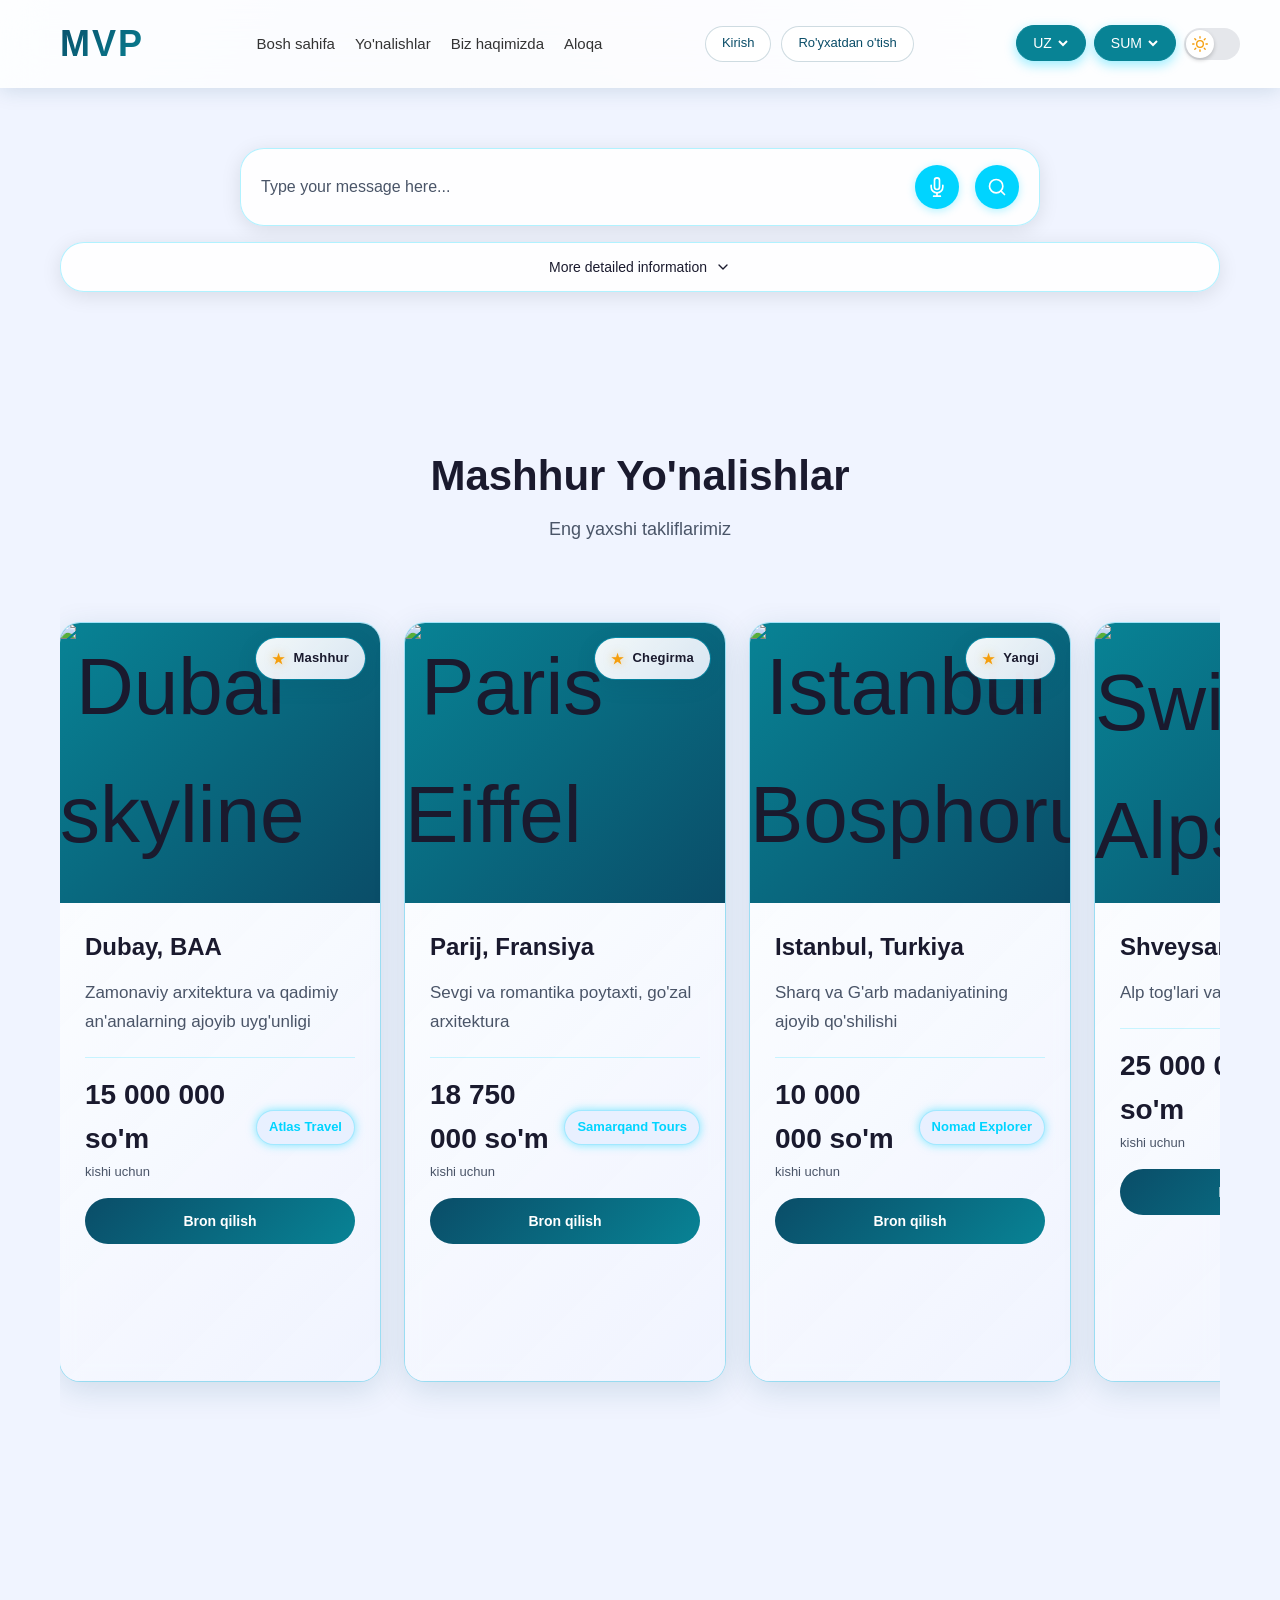
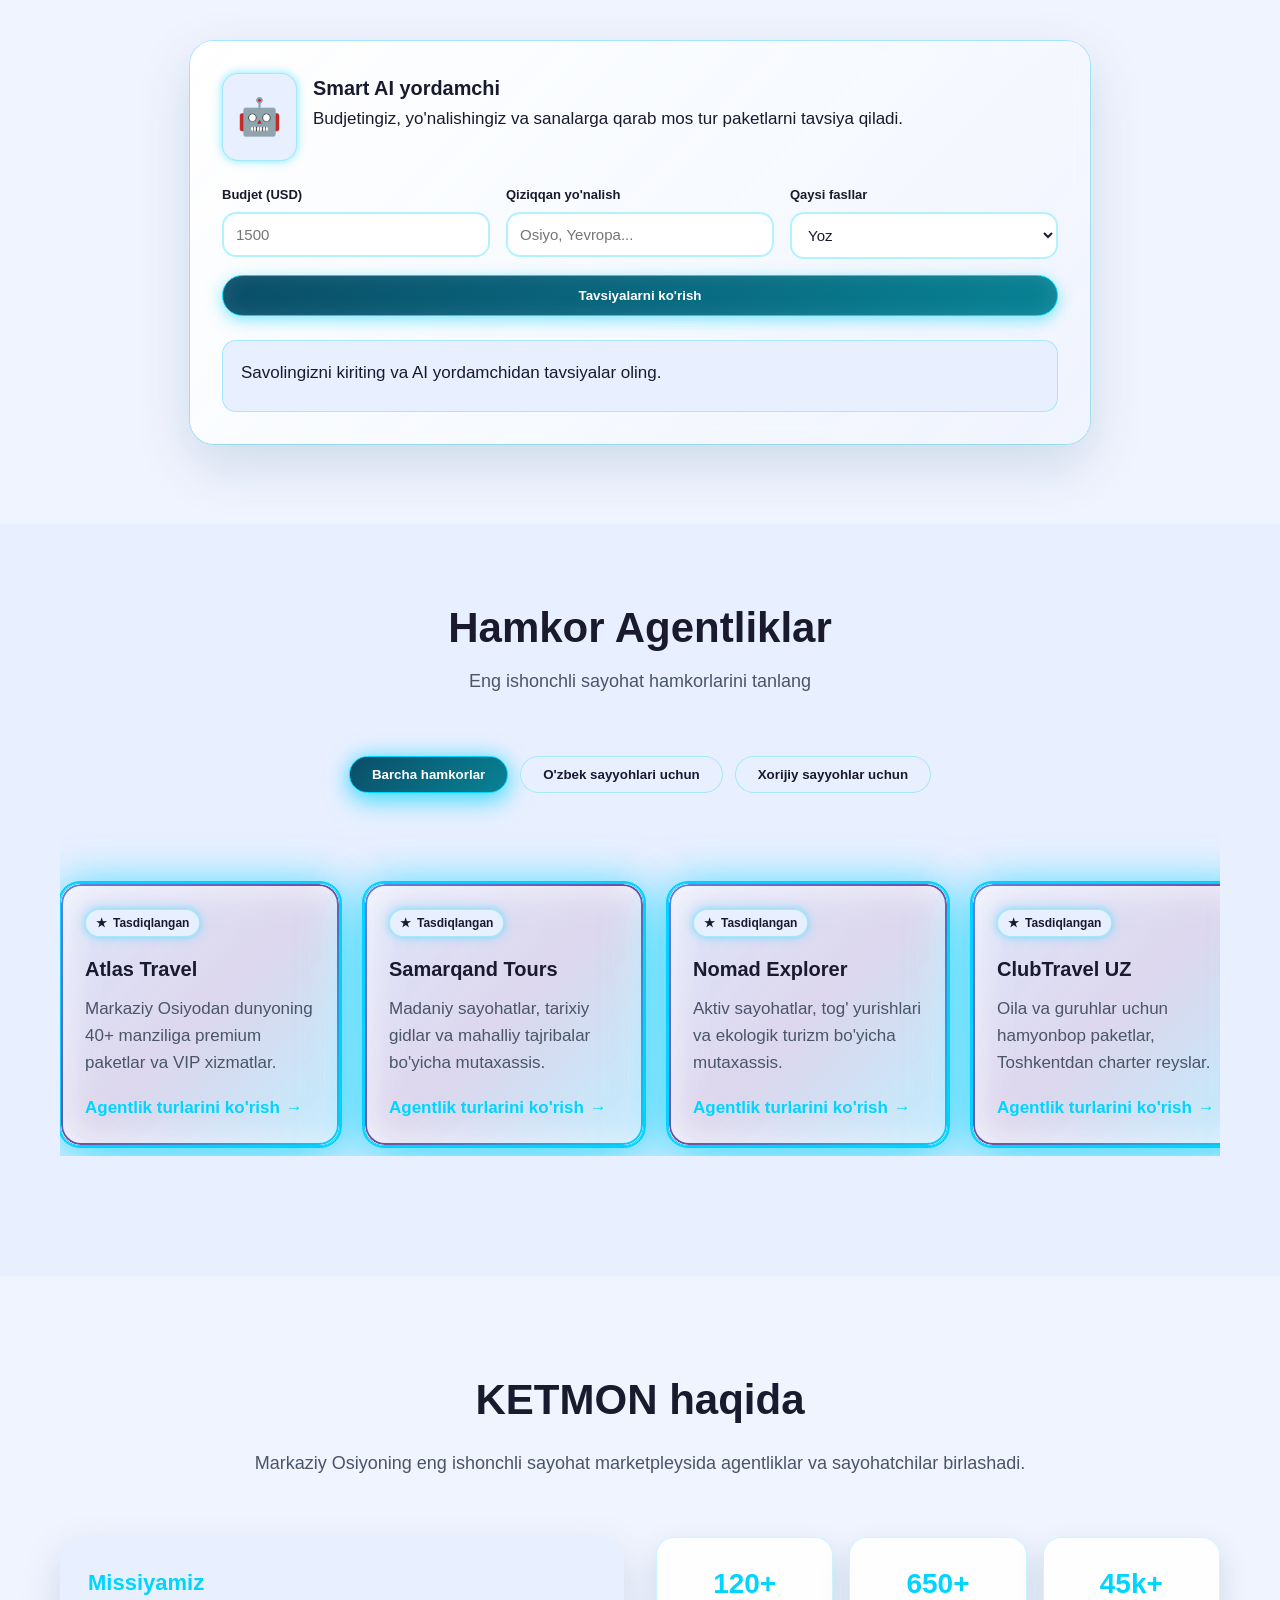
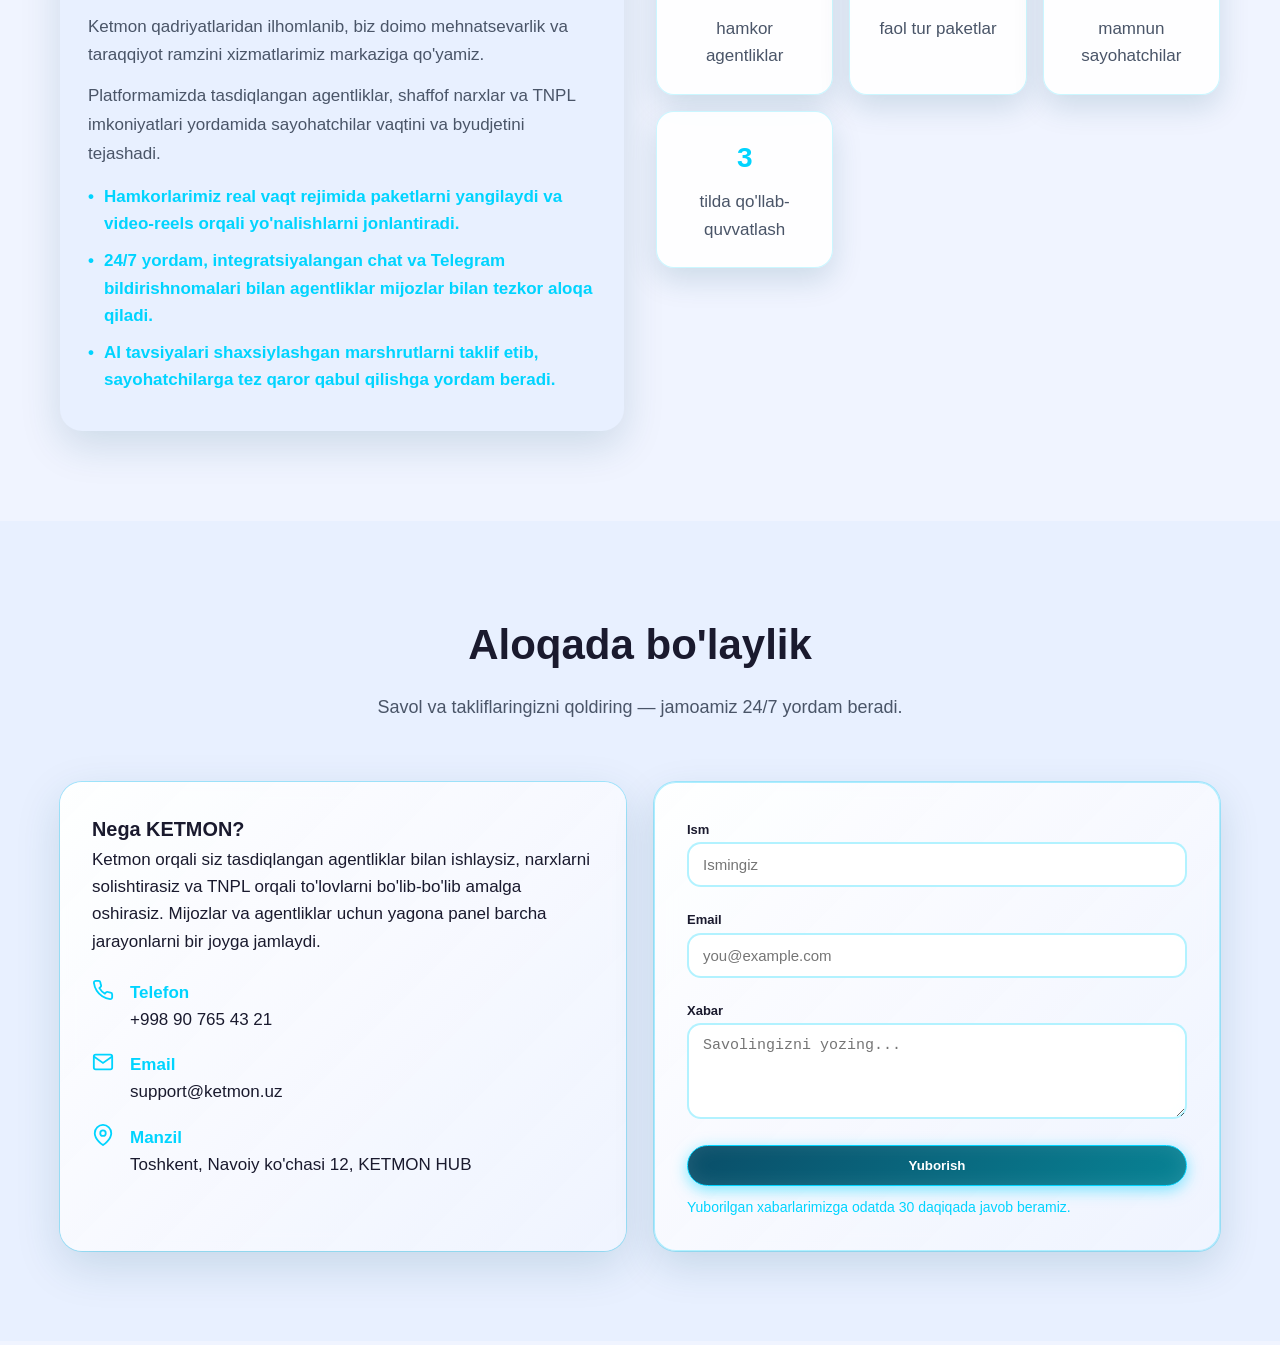
==== index.html @ f6d772d0 "First change" ====
<!DOCTYPE html>
<html lang="uz">
<head>
    <meta charset="UTF-8">
    <meta name="viewport" content="width=device-width, initial-scale=1.0, maximum-scale=5.0, user-scalable=yes, viewport-fit=cover">
    <meta name="description" content="Dunyo bo'ylab unutilmas sayohatlar - Compare tours, discover destinations, and book smarter">
    <meta name="theme-color" content="#0a4d68">
    <meta name="apple-mobile-web-app-capable" content="yes">
    <meta name="apple-mobile-web-app-status-bar-style" content="black-translucent">
    <meta name="apple-mobile-web-app-title" content="MVP">
    <meta name="mobile-web-app-capable" content="yes">
    
    <!-- Google tag (gtag.js) -->
    <script async src="https://www.googletagmanager.com/gtag/js?id=G-1N1Z1SPFSY"></script>
    <script>
        window.dataLayer = window.dataLayer || [];
        function gtag(){dataLayer.push(arguments);}
        gtag('js', new Date());
        gtag('config', 'G-1N1Z1SPFSY');
    </script>
    
    <!-- Google Identity Services -->
    <script src="https://accounts.google.com/gsi/client" async defer></script>
    
    <!-- Facebook SDK -->
    <script>
        window.fbAsyncInit = function() {
            FB.init({
                appId: 'YOUR_FACEBOOK_APP_ID', // Replace with your Facebook App ID
                cookie: true,
                xfbml: true,
                version: 'v18.0'
            });
        };
    </script>
    <script async defer crossorigin="anonymous" src="https://connect.facebook.net/en_US/sdk.js"></script>
    
    <!-- PWA Manifest -->
    <!-- Note: If your server root is ketmon_mvp, change this to "manifest.json" -->
    <!-- If your server root is the parent directory, keep this as "/manifest.json" -->
    <link rel="manifest" href="/manifest.json">
    
    <!-- Icons for different devices -->
    <link rel="icon" type="image/png" sizes="192x192" href="icon-192.png">
    <link rel="icon" type="image/png" sizes="512x512" href="icon-512.png">
    <link rel="apple-touch-icon" href="icon-192.png">
    
    <title>MVP</title>
    <link rel="stylesheet" href="styles.css">
</head>
<body>
    <!-- Navigation Section -->
    <section class="navigation-section">
        <div class="container">
            <div class="nav-content">
                <a href="#" class="logo">MVP</a>
                <!-- Hamburger Menu Button (Mobile Only) -->
                <button id="hamburgerBtn" class="hamburger-btn" aria-label="Toggle menu" onclick="toggleMobileMenu(event)">
                    <span></span>
                    <span></span>
                    <span></span>
                </button>
                <nav class="desktop-nav">
                    <ul>
                        <li><a href="#home" data-text="nav_home">Bosh sahifa</a></li>
                        <li><a href="#destinations" data-text="nav_destinations">Yo'nalishlar</a></li>
                        <li><a href="#about" data-text="nav_about">Biz haqimizda</a></li>
                        <li><a href="#contact" data-text="nav_contact">Aloqa</a></li>
                    </ul>
                </nav>
                <div class="header-actions">
                    <a id="topBarLoginBtn" href="#login" class="header-action-btn" data-text="nav_login">Kirish</a>
                    <a id="topBarRegisterBtn" href="#register" class="header-action-btn" data-text="nav_register">Ro'yxatdan o'tish</a>
                    <a id="accountLink" href="profile.html" class="header-action-btn" style="display:none;">Profil</a>
                    <button id="logoutBtn" class="header-action-btn" style="display:none;" onclick="logout()">Chiqish</button>
                </div>
                <!-- User Account Button with Dropdown -->
                <div class="user-account-selector">
                    <button type="button" class="user-account-btn" id="userAccountBtn" onclick="toggleUserAccountDropdown(event)" aria-label="User account">
                        <svg width="20" height="20" viewBox="0 0 24 24" fill="none" stroke="currentColor" stroke-width="2">
                            <path d="M20 21v-2a4 4 0 0 0-4-4H8a4 4 0 0 0-4 4v2"></path>
                            <circle cx="12" cy="7" r="4"></circle>
                        </svg>
                    </button>
                    <div class="user-account-dropdown" id="userAccountDropdown">
                        <a id="userAccountLoginBtn" href="#login" class="user-account-dropdown-item user-account-dropdown-item-primary" data-text="nav_login" onclick="closeUserAccountDropdown(); return false;">Kirish</a>
                        <a id="userAccountRegisterBtn" href="#register" class="user-account-dropdown-item user-account-dropdown-item-secondary" data-text="nav_register" onclick="closeUserAccountDropdown(); return false;">Ro'yxatdan o'tish</a>
                        <a id="userAccountLink" href="profile.html" class="user-account-dropdown-item" style="display:none;" onclick="closeUserAccountDropdown()">Profil</a>
                        <button id="userAccountLogoutBtn" class="user-account-dropdown-item" style="display:none;" onclick="logout(); closeUserAccountDropdown();">Chiqish</button>
                    </div>
                </div>
                <div class="lang-currency-wrapper">
                    <div class="lang-selector">
                        <button type="button" class="lang-btn active" id="langDropdownBtn" onclick="toggleLangDropdown(event)">
                            <span id="langCurrent">UZ</span>
                            <svg width="12" height="12" viewBox="0 0 12 12" fill="none" stroke="currentColor" stroke-width="2" style="margin-left: 5px; transition: transform 0.3s;" id="langDropdownIcon">
                                <path d="M2 4l4 4 4-4"/>
                            </svg>
                        </button>
                        <div class="lang-dropdown" id="langDropdown">
                            <button type="button" class="lang-dropdown-item active" onclick="selectLang('uz', event)">UZ</button>
                            <button type="button" class="lang-dropdown-item" onclick="selectLang('ru', event)">RU</button>
                            <button type="button" class="lang-dropdown-item" onclick="selectLang('en', event)">EN</button>
                        </div>
                    </div>
                    <div class="currency-selector">
                        <button type="button" class="currency-btn active" id="currencyDropdownBtn" onclick="toggleCurrencyDropdown(event)">
                            <span id="currencyCurrent">SUM</span>
                            <svg width="12" height="12" viewBox="0 0 12 12" fill="none" stroke="currentColor" stroke-width="2" style="margin-left: 5px; transition: transform 0.3s;" id="currencyDropdownIcon">
                                <path d="M2 4l4 4 4-4"/>
                            </svg>
                        </button>
                        <div class="currency-dropdown" id="currencyDropdown">
                            <button type="button" class="currency-dropdown-item active" onclick="selectCurrency('sum', event)">SUM</button>
                            <button type="button" class="currency-dropdown-item" onclick="selectCurrency('usd', event)">USD</button>
                            <button type="button" class="currency-dropdown-item" onclick="selectCurrency('rub', event)">RUB</button>
                        </div>
                    </div>
                    <button class="theme-toggle-switch header-theme-toggle" id="topBarThemeToggle" aria-label="Toggle theme" title="Tema o'zgartirish">
                        <div class="theme-toggle-track">
                            <div class="theme-toggle-thumb">
                                <svg width="16" height="16" viewBox="0 0 24 24" fill="none" stroke="#f59e0b" stroke-width="2" stroke-linecap="round" stroke-linejoin="round">
                                    <circle cx="12" cy="12" r="5"></circle>
                                    <line x1="12" y1="1" x2="12" y2="3"></line>
                                    <line x1="12" y1="21" x2="12" y2="23"></line>
                                    <line x1="4.22" y1="4.22" x2="5.64" y2="5.64"></line>
                                    <line x1="18.36" y1="18.36" x2="19.78" y2="19.78"></line>
                                    <line x1="1" y1="12" x2="3" y2="12"></line>
                                    <line x1="21" y1="12" x2="23" y2="12"></line>
                                    <line x1="4.22" y1="19.78" x2="5.64" y2="18.36"></line>
                                    <line x1="18.36" y1="5.64" x2="19.78" y2="4.22"></line>
                                </svg>
                            </div>
                        </div>
                    </button>
                </div>
            </div>
        </div>
    </section>

    <!-- Mobile navigation menu (pop-over for small screens) -->
    <nav id="mobileNav" class="mobile-nav" aria-hidden="true">
        <div class="mobile-nav-backdrop" tabindex="-1"></div>
        <div class="mobile-nav-panel">
            <ul class="mobile-nav-list">
                <li><a href="#home" data-text="nav_home" onclick="closeMobileMenu()">Bosh sahifa</a></li>
                <li><a href="#destinations" data-text="nav_destinations" onclick="closeMobileMenu()">Yo'nalishlar</a></li>
                <li><a href="#about" data-text="nav_about" onclick="closeMobileMenu()">Biz haqimizda</a></li>
                <li><a href="#contact" data-text="nav_contact" onclick="closeMobileMenu()">Aloqa</a></li>
                <li class="mobile-nav-divider"></li>
                <li><a id="mobileLoginBtn" href="#login" class="mobile-nav-action" data-text="nav_login" onclick="closeMobileMenu()">Kirish</a></li>
                <li><a id="mobileRegisterBtn" href="#register" class="mobile-nav-action" data-text="nav_register" onclick="closeMobileMenu()">Ro'yxatdan o'tish</a></li>
                <li><a id="mobileAccountLink" href="profile.html" class="mobile-nav-action" style="display:none;" onclick="closeMobileMenu()">Profil</a></li>
                <li><button id="mobileLogoutBtn" class="mobile-nav-action" style="display:none;" onclick="logout(); closeMobileMenu();">Chiqish</button></li>
            </ul>
        </div>
    </nav>

    <!-- Search Section -->
    <section class="search-section" id="home">
        <div class="container">
            <div class="modern-search-box">
                <div class="search-input-wrapper">
                    <input 
                        type="text" 
                        id="voiceSearchInput" 
                        class="modern-search-input" 
                        placeholder="Type your message here..." 
                        data-placeholder="search_placeholder"
                    >
                    <div class="search-actions">
                        <button 
                            type="button" 
                            class="voice-search-btn" 
                            id="voiceSearchBtn" 
                            aria-label="Voice search" 
                            title="Voice search"
                        >
                            <svg width="20" height="20" viewBox="0 0 24 24" fill="none" stroke="currentColor" stroke-width="2" stroke-linecap="round" stroke-linejoin="round">
                                <path d="M12 1a3 3 0 0 0-3 3v8a3 3 0 0 0 6 0V4a3 3 0 0 0-3-3z"></path>
                                <path d="M19 10v2a7 7 0 0 1-14 0v-2"></path>
                                <line x1="12" y1="19" x2="12" y2="23"></line>
                                <line x1="8" y1="23" x2="16" y2="23"></line>
                            </svg>
                        </button>
                        <button 
                            type="button" 
                            class="search-submit-icon-btn" 
                            id="searchIconBtn" 
                            aria-label="Search" 
                            title="Search"
                        >
                            <svg width="20" height="20" viewBox="0 0 24 24" fill="none" stroke="currentColor" stroke-width="2" stroke-linecap="round" stroke-linejoin="round">
                                <circle cx="11" cy="11" r="8"></circle>
                                <path d="m21 21-4.35-4.35"></path>
                            </svg>
                        </button>
                    </div>
                </div>
                <div class="voice-status" id="voiceStatus" style="display: none;"></div>
            </div>
            
            <!-- More Detailed Search Section -->
            <button type="button" class="detailed-search-toggle" id="detailedSearchToggle">
                <span>More detailed information</span>
                <svg width="16" height="16" viewBox="0 0 24 24" fill="none" stroke="currentColor" stroke-width="2" stroke-linecap="round" stroke-linejoin="round" class="toggle-icon">
                    <polyline points="6 9 12 15 18 9"></polyline>
                </svg>
            </button>
            
            <div class="detailed-search-section" id="detailedSearchSection" style="display: none;">
                <div class="detailed-search-grid">
                    <div class="detailed-search-field">
                        <label for="searchDate" data-text="search_date">Sana</label>
                        <input type="date" id="searchDate" class="detailed-input">
                    </div>
                    <div class="detailed-search-field">
                        <label for="searchDuration" data-text="search_duration">Davomiyligi</label>
                        <select id="searchDuration" class="detailed-input">
                            <option value="" data-text="duration_select">Tanlang</option>
                            <option value="3" data-text="duration_3">3 kun</option>
                            <option value="7" data-text="duration_7">7 kun</option>
                            <option value="14" data-text="duration_14">14 kun</option>
                            <option value="custom" data-text="duration_custom">Boshqa</option>
                        </select>
                    </div>
                    <div class="detailed-search-field">
                        <label for="searchAgency" data-text="search_agency">Agentlik</label>
                        <select id="searchAgency" class="detailed-input">
                            <option value="all" data-text="agency_select_all">Barcha agentliklar</option>
                            <option value="atlas" data-text="agency_atlas_name">Atlas Travel</option>
                            <option value="samarqand" data-text="agency_samarqand_name">Samarqand Tours</option>
                            <option value="nomad" data-text="agency_nomad_name">Nomad Explorer</option>
                            <option value="silk" data-text="agency_silk_name">Silk Road Elite</option>
                            <option value="azialux" data-text="agency_azialux_name">AziaLux Travel</option>
                            <option value="clubtravel" data-text="agency_clubtravel_name">ClubTravel UZ</option>
                            <option value="globalvoyage" data-text="agency_globalvoyage_name">Global Voyage Hub</option>
                        </select>
                    </div>
                    <div class="detailed-search-field">
                        <label for="searchGuests" data-text="search_guests">Odamlar soni</label>
                        <select id="searchGuests" class="detailed-input">
                            <option value="1">1</option>
                            <option value="2">2</option>
                            <option value="3-5">3-5</option>
                            <option value="6+">6+</option>
                        </select>
                    </div>
                </div>
                <button type="button" class="search-submit-btn" id="detailedSearchBtn" data-text="search_btn">Qidirish</button>
            </div>
        </div>
    </section>
    <!-- Destinations -->
    <section class="destinations" id="destinations">
        <div class="container">
            <div class="section-header">
                <button type="button" class="section-title destinations-title-btn" onclick="showAllDestinations()" data-text="destinations_title" style="background: none; border: none; cursor: pointer; padding: 0; text-align: center; width: 100%;">Mashhur Yo'nalishlar</button>
                <p class="section-subtitle" data-text="destinations_subtitle">Eng yaxshi takliflarimiz</p>
            </div>
            <div class="destination-grid-wrapper">
                <div class="destination-grid">
                <div class="destination-card" data-agency="atlas" data-type="local">
                    <div class="destination-img">
                        <img src="https://images.unsplash.com/photo-1512453979798-5ea266f8880c?q=80&w=1200&auto=format&fit=crop" alt="Dubai skyline and city view">
                        <div class="destination-badge" data-text="badge_popular">Mashhur</div>
                    </div>
                    <div class="destination-info">
                        <h3 class="destination-title" data-text="dest1_name">Dubay, BAA</h3>
                        <p class="destination-desc" data-text="dest1_desc">Zamonaviy arxitektura va qadimiy an'analarning ajoyib uyg'unligi</p>
                        <div class="destination-footer">
                            <div>
                                <div class="price">$1,200</div>
                                <div class="price-label" data-text="price_per_person">kishi uchun</div>
                            </div>
                            <span class="agency-tag" data-text="agency_atlas_name">Atlas Travel</span>
                        </div>
                        <a href="#home" class="destination-book-btn cta-btn" data-text="nav_book">Bron qilish</a>
                    </div>
                </div>

                <div class="destination-card" data-agency="samarqand" data-type="local">
                    <div class="destination-img">
                        <img src="https://images.unsplash.com/photo-1502602898657-3e91760cbb34?q=80&w=1200&auto=format&fit=crop" alt="Paris Eiffel Tower">
                        <div class="destination-badge" data-text="badge_sale">Chegirma</div>
                    </div>
                    <div class="destination-info">
                        <h3 class="destination-title" data-text="dest2_name">Parij, Fransiya</h3>
                        <p class="destination-desc" data-text="dest2_desc">Sevgi va romantika poytaxti, go'zal arxitektura</p>
                        <div class="destination-footer">
                            <div>
                                <div class="price">$1,500</div>
                                <div class="price-label" data-text="price_per_person">kishi uchun</div>
                            </div>
                            <span class="agency-tag" data-text="agency_samarqand_name">Samarqand Tours</span>
                        </div>
                        <a href="#home" class="destination-book-btn cta-btn" data-text="nav_book">Bron qilish</a>
                    </div>
                </div>

                <div class="destination-card" data-agency="nomad" data-type="local">
                    <div class="destination-img">
                        <img src="https://images.unsplash.com/photo-1551882547-ff40c63fe5fa?q=80&w=1200&auto=format&fit=crop" alt="Istanbul Bosphorus and mosque">
                        <div class="destination-badge" data-text="badge_new">Yangi</div>
                    </div>
                    <div class="destination-info">
                        <h3 class="destination-title" data-text="dest3_name">Istanbul, Turkiya</h3>
                        <p class="destination-desc" data-text="dest3_desc">Sharq va G'arb madaniyatining ajoyib qo'shilishi</p>
                        <div class="destination-footer">
                            <div>
                                <div class="price">$800</div>
                                <div class="price-label" data-text="price_per_person">kishi uchun</div>
                            </div>
                            <span class="agency-tag" data-text="agency_nomad_name">Nomad Explorer</span>
                        </div>
                        <a href="#home" class="destination-book-btn cta-btn" data-text="nav_book">Bron qilish</a>
                    </div>
                </div>

                <div class="destination-card" data-agency="silk" data-type="international">
                    <div class="destination-img">
                        <img src="https://images.unsplash.com/photo-1504194104404-433180773017?q=80&w=1200&auto=format&fit=crop" alt="Switzerland Alps mountain landscape">
                    </div>
                    <div class="destination-info">
                        <h3 class="destination-title" data-text="dest4_name">Shveysariya</h3>
                        <p class="destination-desc" data-text="dest4_desc">Alp tog'lari va kristal toza ko'llar</p>
                        <div class="destination-footer">
                            <div>
                                <div class="price">$2,000</div>
                                <div class="price-label" data-text="price_per_person">kishi uchun</div>
                            </div>
                            <span class="agency-tag" data-text="agency_silk_name">Silk Road Elite</span>
                        </div>
                        <a href="#home" class="destination-book-btn cta-btn" data-text="nav_book">Bron qilish</a>
                    </div>
                </div>

                <div class="destination-card" data-agency="atlas" data-type="local">
                    <div class="destination-img">
                        <img src="https://images.unsplash.com/photo-1540959733332-eab4deabeeaf?q=80&w=1200&auto=format&fit=crop" alt="Tokyo city with nature scenery">
                    </div>
                    <div class="destination-info">
                        <h3 class="destination-title" data-text="dest5_name">Tokio, Yaponiya</h3>
                        <p class="destination-desc" data-text="dest5_desc">Texnologiya va an'analarning noyob uyg'unligi</p>
                        <div class="destination-footer">
                            <div>
                                <div class="price">$1,800</div>
                                <div class="price-label" data-text="price_per_person">kishi uchun</div>
                            </div>
                            <span class="agency-tag" data-text="agency_atlas_name">Atlas Travel</span>
                        </div>
                        <a href="#home" class="destination-book-btn cta-btn" data-text="nav_book">Bron qilish</a>
                    </div>
                </div>

                <div class="destination-card" data-agency="samarqand" data-type="local">
                    <div class="destination-img">
                        <img src="https://images.unsplash.com/photo-1531572753322-ad063cecc140?q=80&w=1200&auto=format&fit=crop" alt="Rome historical architecture">
                    </div>
                    <div class="destination-info">
                        <h3 class="destination-title" data-text="dest6_name">Rim, Italiya</h3>
                        <p class="destination-desc" data-text="dest6_desc">Qadimiy tarix va ajoyib arxitektura</p>
                        <div class="destination-footer">
                            <div>
                                <div class="price">$1,400</div>
                                <div class="price-label" data-text="price_per_person">kishi uchun</div>
                            </div>
                            <span class="agency-tag" data-text="agency_samarqand_name">Samarqand Tours</span>
                        </div>
                        <a href="#home" class="destination-book-btn cta-btn" data-text="nav_book">Bron qilish</a>
                    </div>
                </div>

                <div class="destination-card" data-agency="azialux" data-type="international">
                    <div class="destination-img">
                        <img src="https://images.unsplash.com/photo-1493809842364-78817add7ffb?auto=format&fit=crop&w=1200&q=80" alt="Bangkok night markets">
                        <div class="destination-badge" data-text="badge_popular">Mashhur</div>
                    </div>
                    <div class="destination-info">
                        <h3 class="destination-title" data-text="dest7_name">Bangkok Gourmet, Tailand</h3>
                        <p class="destination-desc" data-text="dest7_desc">Gastro sayohatlar, Michelin restoranlari va shaxsiy gidlar.</p>
                        <div class="destination-footer">
                            <div>
                                <div class="price">$1,650</div>
                                <div class="price-label" data-text="price_per_person">kishi uchun</div>
                            </div>
                            <span class="agency-tag" data-text="agency_azialux_name">AziaLux Travel</span>
                        </div>
                        <a href="#home" class="destination-book-btn cta-btn" data-text="nav_book">Bron qilish</a>
                    </div>
                </div>

                <div class="destination-card" data-agency="clubtravel" data-type="local">
                    <div class="destination-img">
                        <img src="https://images.unsplash.com/photo-1505761671935-60b3a7427bad?auto=format&fit=crop&w=1200&q=80" alt="Baku evening skyline">
                        <div class="destination-badge" data-text="badge_sale">Chegirma</div>
                    </div>
                    <div class="destination-info">
                        <h3 class="destination-title" data-text="dest9_name">Boku Weekend, Ozarbayjon</h3>
                        <p class="destination-desc" data-text="dest9_desc">Toshkentdan to'g'ridan-to'g'ri reys, 4* mehmonxona va shahar sayohati.</p>
                        <div class="destination-footer">
                            <div>
                                <div class="price">$690</div>
                                <div class="price-label" data-text="price_per_person">kishi uchun</div>
                            </div>
                            <span class="agency-tag" data-text="agency_clubtravel_name">ClubTravel UZ</span>
                        </div>
                        <a href="#home" class="destination-book-btn cta-btn" data-text="nav_book">Bron qilish</a>
                    </div>
                </div>

                <div class="destination-card" data-agency="globalvoyage" data-type="international">
                    <div class="destination-img">
                        <img src="https://images.unsplash.com/photo-1521295121783-8a321d551ad2?auto=format&fit=crop&w=1200&q=80" alt="London business skyline">
                        <div class="destination-badge" data-text="badge_new">Yangi</div>
                    </div>
                    <div class="destination-info">
                        <h3 class="destination-title" data-text="dest8_name">London Summit, Buyuk Britaniya</h3>
                        <p class="destination-desc" data-text="dest8_desc">Biznes konferensiya paketi, premium mehmonxona va transferlar.</p>
                        <div class="destination-footer">
                            <div>
                                <div class="price">$2,450</div>
                                <div class="price-label" data-text="price_per_person">kishi uchun</div>
                            </div>
                            <span class="agency-tag" data-text="agency_globalvoyage_name">Global Voyage Hub</span>
                        </div>
                        <a href="#home" class="destination-book-btn cta-btn" data-text="nav_book">Bron qilish</a>
                    </div>
                </div>
                </div>
            </div>
        </div>
    </section>

    <!-- AI Assistant Section -->
    <section class="ai-assistant" id="ai">
        <div class="container">
            <div class="ai-card">
                <div class="ai-header">
                    <span class="ai-icon">🤖</span>
                    <div>
                        <h3 data-text="ai_assistant_title">Smart AI yordamchi</h3>
                        <p data-text="ai_assistant_subtitle">Budjetingiz, yo'nalishingiz va sanalarga qarab mos tur paketlarni tavsiya qiladi.</p>
                    </div>
                </div>
                <form class="ai-form" id="aiForm">
                    <div class="ai-field">
                        <label for="aiBudget" data-text="ai_budget_label">Budjet (USD)</label>
                        <input type="number" id="aiBudget" placeholder="1500" data-placeholder="ai_budget_placeholder" min="100">
                    </div>
                    <div class="ai-field">
                        <label for="aiDestination" data-text="ai_destination_label">Qiziqqan yo'nalish</label>
                        <input type="text" id="aiDestination" placeholder="Osiyo, Yevropa..." data-placeholder="ai_destination_placeholder">
                    </div>
                    <div class="ai-field season-month-row">
                        <div class="ai-field">
                            <label for="aiSeason" data-text="ai_season_label">Qaysi fasllar</label>
                            <select id="aiSeason">
                                <option value="summer" data-text="ai_season_summer">Yoz</option>
                                <option value="autumn" data-text="ai_season_autumn">Kuz</option>
                                <option value="winter" data-text="ai_season_winter">Qish</option>
                                <option value="spring" data-text="ai_season_spring">Bahor</option>
                            </select>
                        </div>
                        <div class="ai-field" id="aiMonthField" style="display: none;">
                            <label for="aiMonth" data-text="ai_month_label">Oy</label>
                            <select id="aiMonth">
                                <option value="" data-text="ai_month_select">Tanlang</option>
                                <option value="january" data-text="ai_month_january">Yanvar</option>
                                <option value="february" data-text="ai_month_february">Fevral</option>
                                <option value="march" data-text="ai_month_march">Mart</option>
                                <option value="april" data-text="ai_month_april">Aprel</option>
                                <option value="may" data-text="ai_month_may">May</option>
                                <option value="june" data-text="ai_month_june">Iyun</option>
                                <option value="july" data-text="ai_month_july">Iyul</option>
                                <option value="august" data-text="ai_month_august">Avgust</option>
                                <option value="september" data-text="ai_month_september">Sentabr</option>
                                <option value="october" data-text="ai_month_october">Oktabr</option>
                                <option value="november" data-text="ai_month_november">Noyabr</option>
                                <option value="december" data-text="ai_month_december">Dekabr</option>
                            </select>
                        </div>
                        <!-- Mobile menu toggle — placed here so it's grouped with language/currency on small screens -->
                        <button id="mobileMenuToggle" class="header-action-btn mobile-toggle" aria-label="Open menu" style="display:none;">≡</button>
                    </div>
                    <button type="submit" class="btn-gradient ai-submit" data-text="ai_generate_btn">Tavsiyalarni ko'rish</button>
                </form>
                <div class="ai-response" id="aiResponse" data-text="ai_response_placeholder">Savolingizni kiriting va AI yordamchidan tavsiyalar oling.</div>
            </div>
        </div>
    </section>

    <!-- Partner Agencies -->
    <section class="agency-section" id="agencies">
        <div class="container">
            <div class="section-header">
                <button type="button" class="section-title agencies-title-btn" onclick="showAllAgencies()" data-text="agency_section_title" style="background: none; border: none; cursor: pointer; padding: 0; text-align: center; width: 100%;">Hamkor Agentliklar</button>
                <p class="section-subtitle" data-text="agency_section_subtitle">Eng ishonchli sayohat hamkorlarini tanlang</p>
            </div>
            <div class="agency-toolbar">
                <button type="button" class="active" data-filter="all" data-text="agency_filter_all">Barcha hamkorlar</button>
                <button type="button" data-filter="local" data-text="agency_filter_local">O'zbek sayyohlari uchun</button>
                <button type="button" data-filter="international" data-text="agency_filter_global">Xorijiy sayyohlar uchun</button>
            </div>
            <div class="agency-grid-wrapper">
                <div class="agency-grid">
                <div class="agency-card" data-agency="atlas" data-type="local">
                    <div class="agency-flair"></div>
                    <button type="button" class="agency-badge" onclick="showLicense('atlas')" data-text="agency_badge_verified">★ <span data-text="agency_badge_verified">Tasdiqlangan</span></button>
                    <h3 data-text="agency_atlas_name">Atlas Travel</h3>
                    <p data-text="agency_atlas_desc">Markaziy Osiyodan dunyoning 40+ manziliga premium paketlar va VIP xizmatlar.</p>
                    <div class="cta">
                        <span data-text="agency_view_tours">Agentlik turlarini ko'rish</span>
                        <span>→</span>
                    </div>
                </div>
                <div class="agency-card" data-agency="samarqand" data-type="local">
                    <div class="agency-flair"></div>
                    <button type="button" class="agency-badge" onclick="showLicense('samarqand')" data-text="agency_badge_verified">★ <span data-text="agency_badge_verified">Tasdiqlangan</span></button>
                    <h3 data-text="agency_samarqand_name">Samarqand Tours</h3>
                    <p data-text="agency_samarqand_desc">Madaniy sayohatlar, tarixiy gidlar va mahalliy tajribalar bo'yicha mutaxassis.</p>
                    <div class="cta">
                        <span data-text="agency_view_tours">Agentlik turlarini ko'rish</span>
                        <span>→</span>
                    </div>
                </div>
                <div class="agency-card" data-agency="nomad" data-type="local">
                    <div class="agency-flair"></div>
                    <button type="button" class="agency-badge" onclick="showLicense('nomad')" data-text="agency_badge_verified">★ <span data-text="agency_badge_verified">Tasdiqlangan</span></button>
                    <h3 data-text="agency_nomad_name">Nomad Explorer</h3>
                    <p data-text="agency_nomad_desc">Aktiv sayohatlar, tog' yurishlari va ekologik turizm bo'yicha mutaxassis.</p>
                    <div class="cta">
                        <span data-text="agency_view_tours">Agentlik turlarini ko'rish</span>
                        <span>→</span>
                    </div>
                </div>
                <div class="agency-card" data-agency="clubtravel" data-type="local">
                    <div class="agency-flair"></div>
                    <button type="button" class="agency-badge" onclick="showLicense('clubtravel')" data-text="agency_badge_verified">★ <span data-text="agency_badge_verified">Tasdiqlangan</span></button>
                    <h3 data-text="agency_clubtravel_name">ClubTravel UZ</h3>
                    <p data-text="agency_clubtravel_desc">Oila va guruhlar uchun hamyonbop paketlar, Toshkentdan charter reyslar.</p>
                    <div class="cta">
                        <span data-text="agency_view_tours">Agentlik turlarini ko'rish</span>
                        <span>→</span>
                    </div>
                </div>
                <div class="agency-card" data-agency="silk" data-type="international">
                    <div class="agency-flair"></div>
                    <button type="button" class="agency-badge" onclick="showLicense('silk')" data-text="agency_badge_verified">★ <span data-text="agency_badge_verified">Tasdiqlangan</span></button>
                    <h3 data-text="agency_silk_name">Silk Road Elite</h3>
                    <p data-text="agency_silk_desc">Luks mehmonxonalar, TNPL rejalar va shaxsiy gidlar bilan premium xizmat.</p>
                    <div class="cta">
                        <span data-text="agency_view_tours">Agentlik turlarini ko'rish</span>
                        <span>→</span>
                    </div>
                </div>
                <div class="agency-card" data-agency="azialux" data-type="international">
                    <div class="agency-flair"></div>
                    <button type="button" class="agency-badge" onclick="showLicense('azialux')" data-text="agency_badge_verified">★ <span data-text="agency_badge_verified">Tasdiqlangan</span></button>
                    <h3 data-text="agency_azialux_name">AziaLux Travel</h3>
                    <p data-text="agency_azialux_desc">Osiyo va Yevropadagi eksklyuziv gastro-turlar, premium servis va gidlar.</p>
                    <div class="cta">
                        <span data-text="agency_view_tours">Agentlik turlarini ko'rish</span>
                        <span>→</span>
                    </div>
                </div>
                <div class="agency-card" data-agency="globalvoyage" data-type="international">
                    <div class="agency-flair"></div>
                    <button type="button" class="agency-badge" onclick="showLicense('globalvoyage')" data-text="agency_badge_verified">★ <span data-text="agency_badge_verified">Tasdiqlangan</span></button>
                    <h3 data-text="agency_globalvoyage_name">Global Voyage Hub</h3>
                    <p data-text="agency_globalvoyage_desc">Xalqaro konferensiya va MICE turlar, 24/7 qo'llab-quvvatlash va viza xizmati.</p>
                    <div class="cta">
                        <span data-text="agency_view_tours">Agentlik turlarini ko'rish</span>
                        <span>→</span>
                    </div>
                </div>
            </div>
        </div>
    </section>

    <!-- About Section -->
    <section class="about-section" id="about">
        <div class="container">
            <div class="section-header">
                <h2 class="section-title" data-text="about_title">KETMON haqida</h2>
                <p class="section-subtitle" data-text="about_subtitle">Markaziy Osiyoning eng ishonchli sayohat marketpleysida agentliklar va sayohatchilar birlashadi.</p>
            </div>
            <div class="about-grid">
                <div class="about-story">
                    <h3 data-text="about_story_title">Missiyamiz</h3>
                    <p data-text="about_story_body1">Ketmon qadriyatlaridan ilhomlanib, biz doimo mehnatsevarlik va taraqqiyot ramzini xizmatlarimiz markaziga qo'yamiz.</p>
                    <p data-text="about_story_body2">Platformamizda tasdiqlangan agentliklar, shaffof narxlar va TNPL imkoniyatlari yordamida sayohatchilar vaqtini va byudjetini tejashadi.</p>
                    <ul class="about-bullets">
                        <li><span>•</span><span data-text="about_bullet_network">Hamkorlarimiz real vaqt rejimida paketlarni yangilaydi va video-reels orqali yo'nalishlarni jonlantiradi.</span></li>
                        <li><span>•</span><span data-text="about_bullet_support">24/7 yordam, integratsiyalangan chat va Telegram bildirishnomalari bilan agentliklar mijozlar bilan tezkor aloqa qiladi.</span></li>
                        <li><span>•</span><span data-text="about_bullet_ai">AI tavsiyalari shaxsiylashgan marshrutlarni taklif etib, sayohatchilarga tez qaror qabul qilishga yordam beradi.</span></li>
                    </ul>
                </div>
                <div class="about-stats">
                    <div class="about-stat">
                        <div class="about-stat-value" data-text="about_stat_partners_value">120+</div>
                        <div class="about-stat-label" data-text="about_stat_partners_label">hamkor agentliklar</div>
                    </div>
                    <div class="about-stat">
                        <div class="about-stat-value" data-text="about_stat_tours_value">650+</div>
                        <div class="about-stat-label" data-text="about_stat_tours_label">faol tur paketlar</div>
                    </div>
                    <div class="about-stat">
                        <div class="about-stat-value" data-text="about_stat_travelers_value">45k+</div>
                        <div class="about-stat-label" data-text="about_stat_travelers_label">mamnun sayohatchilar</div>
                    </div>
                    <div class="about-stat">
                        <div class="about-stat-value" data-text="about_stat_languages_value">3</div>
                        <div class="about-stat-label" data-text="about_stat_languages_label">tilda qo'llab-quvvatlash</div>
                    </div>
                </div>
            </div>
        </div>
    </section>

        <!-- Contact (anchor target) -->
        <section id="contact" class="contact-section">
            <div class="container">
                <div class="section-header">
                    <h2 class="section-title" data-text="contact_title">Aloqada bo'laylik</h2>
                    <p class="section-subtitle" data-text="contact_subtitle">Savol va takliflaringizni qoldiring — jamoamiz 24/7 yordam beradi.</p>
                </div>
                <div class="contact-grid">
                    <div class="contact-card">
                        <h3 data-text="contact_info_title">Nega KETMON?</h3>
                        <p data-text="contact_info_body">Ketmon orqali siz tasdiqlangan agentliklar bilan ishlaysiz, narxlarni solishtirasiz va TNPL orqali to'lovlarni bo'lib-bo'lib amalga oshirasiz. Mijozlar va agentliklar uchun yagona panel barcha jarayonlarni bir joyga jamlaydi.</p>
                        <ul class="contact-details">
                            <li>
                                <span class="icon"><svg width="22" height="22" viewBox="0 0 24 24" fill="none" stroke="currentColor" stroke-width="2"><path d="M22 16.92v3a2 2 0 0 1-2.18 2 19.79 19.79 0 0 1-8.63-3.07 19.5 19.5 0 0 1-6-6 19.79 19.79 0 0 1-3.07-8.67A2 2 0 0 1 4.11 2h3a2 2 0 0 1 2 1.72 12.84 12.84 0 0 0 .7 2.81 2 2 0 0 1-.45 2.11L8.09 9.91a16 16 0 0 0 6 6l1.27-1.27a2 2 0 0 1 2.11-.45 12.84 12.84 0 0 0 2.81.7A2 2 0 0 1 22 16.92z"/></svg></span>
                                <div>
                                    <strong data-text="contact_phone_label">Telefon</strong>
                                    <span data-text="contact_phone_value">*** *** ** **</span>
                                </div>
                            </li>
                            <li>
                                <span class="icon"><svg width="22" height="22" viewBox="0 0 24 24" fill="none" stroke="currentColor" stroke-width="2"><path d="M4 4h16c1.1 0 2 .9 2 2v12c0 1.1-.9 2-2 2H4c-1.1 0-2-.9-2-2V6c0-1.1.9-2 2-2z"/><polyline points="22,6 12,13 2,6"/></svg></span>
                                <div>
                                    <strong data-text="contact_email_label">Email</strong>
                                    <span data-text="contact_email_value">***@******.uz</span>
                                </div>
                            </li>
                            <li>
                                <span class="icon"><svg width="22" height="22" viewBox="0 0 24 24" fill="none" stroke="currentColor" stroke-width="2"><path d="M21 10c0 7-9 13-9 13s-9-6-9-13a9 9 0 0 1 18 0z"/><circle cx="12" cy="10" r="3"/></svg></span>
                                <div>
                                    <strong data-text="contact_address_label">Manzil</strong>
                                    <span data-text="contact_address_value">Toshkent, Navoiy ko'chasi 12, KETMON HUB</span>
                                </div>
                            </li>
                        </ul>
                    </div>
                    <form class="contact-form" id="contactForm">
                        <div>
                            <label for="contactName" data-text="contact_form_name_label">Ism</label>
                            <input type="text" id="contactName" name="name" placeholder="Ismingiz" data-placeholder="contact_form_name_placeholder" required>
                        </div>
                        <div>
                            <label for="contactEmail" data-text="contact_form_email_label">Email</label>
                            <input type="email" id="contactEmail" name="email" placeholder="you@example.com" data-placeholder="contact_form_email_placeholder" required>
                        </div>
                        <div>
                            <label for="contactMessage" data-text="contact_form_message_label">Xabar</label>
                            <textarea id="contactMessage" name="message" rows="4" placeholder="Savolingizni yozing..." data-placeholder="contact_form_message_placeholder" required></textarea>
                        </div>
                        <button type="submit" class="btn-gradient" data-text="contact_submit_btn">Yuborish</button>
                        <div class="contact-status" id="contactStatus" data-text="contact_status_placeholder">Yuborilgan xabarlarimizga odatda 30 daqiqada javob beramiz.</div>
                    </form>
                </div>
            </div>
        </section>

        <!-- Tour Details Modal -->
        <div class="modal-backdrop" id="tourModal">
            <div class="modal" role="dialog" aria-modal="true" aria-labelledby="tourModalTitle">
                <div class="modal-header">
                    <div class="modal-title" id="tourModalTitle">Tour</div>
                    <button class="modal-close" aria-label="Close" id="tourModalClose">×</button>
                </div>
                <div class="modal-body">
                    <div class="modal-image">
                        <img id="tourModalImage" src="" alt="Tour image">
                    </div>
                    <div class="modal-info">
                        <p id="tourModalDescription">Description</p>
                        <div class="modal-meta" id="tourModalMeta">
                            <!-- chips injected -->
                        </div>
                        <div class="modal-actions">
                            <button class="btn-primary" id="tourBookBtn" data-text="nav_book">Bron qilish</button>
                            <a href="#contact" class="btn-primary" data-text="hero_btn2">Maslahat Olish</a>
                        </div>
                    </div>
                </div>
            </div>
        </div>

        <!-- Login Modal -->
        <div class="modal-backdrop" id="loginModal">
            <div class="modal" role="dialog" aria-modal="true" aria-labelledby="loginModalTitle">
                <div class="modal-header">
                    <div class="modal-title" id="loginModalTitle" data-text="nav_login">Kirish</div>
                    <button class="modal-close" aria-label="Close" id="loginModalClose">×</button>
                </div>
                <form class="modal-form" id="loginForm">
                    <!-- Saved Account Display -->
                    <div id="savedAccountDisplay" style="display: none; background: var(--bg-secondary); padding: 15px; border-radius: 8px; margin-bottom: 20px; border: 2px solid var(--accent-primary);">
                        <div style="display: flex; justify-content: space-between; align-items: center; margin-bottom: 12px;">
                            <div>
                                <div style="font-weight: 600; color: var(--text-primary); margin-bottom: 4px;">Saqlangan akkaunt</div>
                                <div id="savedAccountEmail" style="color: var(--text-secondary); font-size: 14px;"></div>
                            </div>
                            <button type="button" id="forgetAccountBtn" style="background: transparent; border: none; color: var(--accent-primary); cursor: pointer; font-size: 12px; text-decoration: underline;">Unutish</button>
                        </div>
                        <button type="button" id="useSavedAccountBtn" class="btn-primary" style="width: 100%; margin-bottom: 8px;">Saqlangan akkaunt bilan kirish</button>
                        <button type="button" id="enterNewAccountBtn" style="background: transparent; border: none; color: var(--accent-primary); cursor: pointer; font-size: 12px; width: 100%; text-decoration: underline;">Boshqa akkaunt bilan kirish</button>
                    </div>

                    <div id="loginFormFields">
                        <div class="form-field">
                            <label for="loginEmail" data-text="login_email_label">Email</label>
                            <input id="loginEmail" type="email" placeholder="you@example.com" data-placeholder="login_email_placeholder" required>
                        </div>
                        <div class="form-field">
                            <label for="loginPassword" data-text="login_password_label">Parol</label>
                            <div class="password-input-wrapper">
                                <input id="loginPassword" type="password" placeholder="••••••••" data-placeholder="login_password_placeholder" minlength="4" required>
                                <button type="button" class="password-toggle-btn" onclick="togglePasswordVisibility('loginPassword', this)" aria-label="Show password">
                                    <svg class="eye-icon eye-open" width="20" height="20" viewBox="0 0 24 24" fill="none" stroke="currentColor" stroke-width="2">
                                        <path d="M1 12s4-8 11-8 11 8 11 8-4 8-11 8-11-8-11-8z"></path>
                                        <circle cx="12" cy="12" r="3"></circle>
                                    </svg>
                                    <svg class="eye-icon eye-closed" width="20" height="20" viewBox="0 0 24 24" fill="none" stroke="currentColor" stroke-width="2" style="display: none;">
                                        <path d="M17.94 17.94A10.07 10.07 0 0 1 12 20c-7 0-11-8-11-8a18.45 18.45 0 0 1 5.06-5.94M9.9 4.24A9.12 9.12 0 0 1 12 4c7 0 11 8 11 8a18.5 18.5 0 0 1-2.16 3.19m-6.72-1.07a3 3 0 1 1-4.24-4.24"></path>
                                        <line x1="1" y1="1" x2="23" y2="23"></line>
                                    </svg>
                                </button>
                            </div>
                        </div>
                        <div class="form-field" style="display: flex; justify-content: space-between; align-items: center; margin-bottom: 16px;">
                            <label for="rememberMe" style="display: flex; align-items: center; gap: 6px; margin: 0; font-weight: normal; cursor: pointer; font-size: 14px;">
                                <input type="checkbox" id="rememberMe" style="width: 18px; height: 18px; min-width: 18px; min-height: 18px; cursor: pointer; flex-shrink: 0; margin: 0;">
                                <span>Akkauntni saqlash</span>
                            </label>
                            <a href="#forgot-password" class="forgot-password-link" onclick="openForgotPasswordModal(); return false;" style="color: #0a4d68; text-decoration: none; font-size: 14px; font-weight: 500;">Parolni unutdingizmi?</a>
                        </div>
                    </div>
                    <!-- Social Login Options -->
                    <div class="social-login-section">
                        <div class="social-divider">
                            <span>yoki</span>
                        </div>
                        <div class="social-login-buttons">
                            <button type="button" class="social-login-btn google-btn" onclick="loginWithGoogle()">
                                <svg width="20" height="20" viewBox="0 0 24 24" fill="none">
                                    <path d="M22.56 12.25c0-.78-.07-1.53-.2-2.25H12v4.26h5.92c-.26 1.37-1.04 2.53-2.21 3.31v2.77h3.57c2.08-1.92 3.28-4.74 3.28-8.09z" fill="#4285F4"/>
                                    <path d="M12 23c2.97 0 5.46-.98 7.28-2.66l-3.57-2.77c-.98.66-2.23 1.06-3.71 1.06-2.86 0-5.29-1.93-6.16-4.53H2.18v2.84C3.99 20.53 7.7 23 12 23z" fill="#34A853"/>
                                    <path d="M5.84 14.09c-.22-.66-.35-1.36-.35-2.09s.13-1.43.35-2.09V7.07H2.18C1.43 8.55 1 10.22 1 12s.43 3.45 1.18 4.93l2.85-2.22.81-.62z" fill="#FBBC05"/>
                                    <path d="M12 5.38c1.62 0 3.06.56 4.21 1.64l3.15-3.15C17.45 2.09 14.97 1 12 1 7.7 1 3.99 3.47 2.18 7.07l3.66 2.84c.87-2.6 3.3-4.53 6.16-4.53z" fill="#EA4335"/>
                                </svg>
                                <span>Google bilan kirish</span>
                            </button>
                            <button type="button" class="social-login-btn facebook-btn" onclick="loginWithFacebook()">
                                <svg width="20" height="20" viewBox="0 0 24 24" fill="currentColor">
                                    <path d="M24 12.073c0-6.627-5.373-12-12-12s-12 5.373-12 12c0 5.99 4.388 10.954 10.125 11.854v-8.385H7.078v-3.47h3.047V9.43c0-3.007 1.792-4.669 4.533-4.669 1.312 0 2.686.235 2.686.235v2.953H15.83c-1.491 0-1.956.925-1.956 1.874v2.25h3.328l-.532 3.47h-2.796v8.385C19.612 23.027 24 18.062 24 12.073z"/>
                                </svg>
                                <span>Facebook bilan kirish</span>
                            </button>
                        </div>
                    </div>
                    <div class="form-actions">
                        <button type="submit" class="btn-primary" data-text="nav_login">Kirish</button>
                        <button type="button" class="btn-primary" id="loginToRegister" data-text="register_switch">Ro'yxatdan o'tish</button>
                    </div>
                </form>
            </div>
        </div>

        <!-- Register Modal -->
        <div class="modal-backdrop" id="registerModal">
            <div class="modal" role="dialog" aria-modal="true" aria-labelledby="registerModalTitle">
                <div class="modal-header">
                    <div class="modal-title" id="registerModalTitle" data-text="nav_register">Ro'yxatdan o'tish</div>
                    <button class="modal-close" aria-label="Close" id="registerModalClose">×</button>
                </div>
                <form class="modal-form" id="registerForm">
                    <div class="form-field" style="margin-bottom:4px;">
                        <label data-text="register_role_label">Ro'l tanlang</label>
                        <div class="segmented" role="tablist" aria-label="Register type">
                            <button type="button" id="regTabCustomer" class="active" aria-selected="true" data-text="register_customer_tab">Mijoz</button>
                            <button type="button" id="regTabAgency" aria-selected="false" data-text="register_agency_tab">Agentlik</button>
                        </div>
                    </div>
                    <input type="hidden" id="regRole" value="customer">
                    <div id="regFieldsCustomer">
                        <div class="form-field">
                            <label for="regName" data-text="register_name_label">Ism</label>
                            <input id="regName" type="text" placeholder="Ismingiz" data-placeholder="register_name_placeholder" minlength="2" required>
                        </div>
                        <div class="form-field">
                            <label for="regEmail" data-text="register_email_label">Email</label>
                            <input id="regEmail" type="email" placeholder="you@example.com" data-placeholder="register_email_placeholder" required>
                        </div>
                        <div class="form-field">
                            <label for="regPassword" data-text="register_password_label">Parol</label>
                            <div class="password-input-wrapper">
                                <input id="regPassword" type="password" placeholder="••••••••" data-placeholder="register_password_placeholder" minlength="6" required>
                                <button type="button" class="password-toggle-btn" onclick="togglePasswordVisibility('regPassword', this)" aria-label="Show password">
                                    <svg class="eye-icon eye-open" width="20" height="20" viewBox="0 0 24 24" fill="none" stroke="currentColor" stroke-width="2">
                                        <path d="M1 12s4-8 11-8 11 8 11 8-4 8-11 8-11-8-11-8z"></path>
                                        <circle cx="12" cy="12" r="3"></circle>
                                    </svg>
                                    <svg class="eye-icon eye-closed" width="20" height="20" viewBox="0 0 24 24" fill="none" stroke="currentColor" stroke-width="2" style="display: none;">
                                        <path d="M17.94 17.94A10.07 10.07 0 0 1 12 20c-7 0-11-8-11-8a18.45 18.45 0 0 1 5.06-5.94M9.9 4.24A9.12 9.12 0 0 1 12 4c7 0 11 8 11 8a18.5 18.5 0 0 1-2.16 3.19m-6.72-1.07a3 3 0 1 1-4.24-4.24"></path>
                                        <line x1="1" y1="1" x2="23" y2="23"></line>
                                    </svg>
                                </button>
                            </div>
                        </div>
                    </div>
                    <div id="regFieldsAgency" class="hidden">
                        <div class="form-field">
                            <label for="regAgencyName" data-text="register_agency_name_label">Agentlik nomi</label>
                            <input id="regAgencyName" type="text" placeholder="Agentlik nomi" data-placeholder="register_agency_name_placeholder" minlength="2">
                        </div>
                        <div class="form-field">
                            <label for="regLicense" data-text="register_license_label">Litsenziya raqami</label>
                            <input id="regLicense" type="text" placeholder="ABC-123456" data-placeholder="register_license_placeholder">
                        </div>
                        <div class="form-field">
                            <label for="regAgencyEmail" data-text="register_agency_email_label">Agentlik Email</label>
                            <input id="regAgencyEmail" type="email" placeholder="agency@example.com" data-placeholder="register_agency_email_placeholder">
                        </div>
                        <div class="form-field">
                            <label for="regAgencyPhone" data-text="register_agency_phone_label">Telefon</label>
                            <input id="regAgencyPhone" type="tel" placeholder="+998 xx xxx xx xx" data-placeholder="register_agency_phone_placeholder">
                        </div>
                        <div class="form-field">
                            <label for="regAgencyPassword" data-text="register_agency_password_label">Parol</label>
                            <div class="password-input-wrapper">
                                <input id="regAgencyPassword" type="password" placeholder="••••••••" data-placeholder="register_agency_password_placeholder" minlength="6">
                                <button type="button" class="password-toggle-btn" onclick="togglePasswordVisibility('regAgencyPassword', this)" aria-label="Show password">
                                    <svg class="eye-icon eye-open" width="20" height="20" viewBox="0 0 24 24" fill="none" stroke="currentColor" stroke-width="2">
                                        <path d="M1 12s4-8 11-8 11 8 11 8-4 8-11 8-11-8-11-8z"></path>
                                        <circle cx="12" cy="12" r="3"></circle>
                                    </svg>
                                    <svg class="eye-icon eye-closed" width="20" height="20" viewBox="0 0 24 24" fill="none" stroke="currentColor" stroke-width="2" style="display: none;">
                                        <path d="M17.94 17.94A10.07 10.07 0 0 1 12 20c-7 0-11-8-11-8a18.45 18.45 0 0 1 5.06-5.94M9.9 4.24A9.12 9.12 0 0 1 12 4c7 0 11 8 11 8a18.5 18.5 0 0 1-2.16 3.19m-6.72-1.07a3 3 0 1 1-4.24-4.24"></path>
                                        <line x1="1" y1="1" x2="23" y2="23"></line>
                                    </svg>
                                </button>
                            </div>
                        </div>
                    </div>
                    <div class="form-actions">
                        <button type="submit" class="btn-primary" data-text="register_submit">Yaratish</button>
                        <button type="button" class="btn-primary" id="registerToLogin" data-text="nav_login">Kirish</button>
                    </div>
                </form>
            </div>
        </div>

        <!-- License Modal -->
        <div class="modal-backdrop" id="licenseModal">
            <div class="modal" role="dialog" aria-modal="true" aria-labelledby="licenseModalTitle">
                <div class="modal-header">
                    <div class="modal-title" id="licenseModalTitle" data-text="license_title">Sayohat Agentligi Litsenziyasi</div>
                    <button class="modal-close" aria-label="Close" id="licenseModalClose">×</button>
                </div>
                <div class="modal-body" style="grid-template-columns: 1fr; padding: 25px;">
                    <div class="license-content">
                        <div class="license-header" style="text-align: center; margin-bottom: 25px; padding-bottom: 20px; border-bottom: 2px solid var(--border-color);">
                            <h3 id="licenseAgencyName" style="font-size: 24px; font-weight: 700; color: var(--text-primary); margin-bottom: 10px;"></h3>
                            <p style="color: var(--text-secondary); font-size: 14px;" data-text="license_verified">Tasdiqlangan sayohat agentligi</p>
                        </div>
                        <div class="license-details" style="display: grid; gap: 20px;">
                            <div class="license-item">
                                <strong style="color: var(--text-primary); display: block; margin-bottom: 8px;" data-text="license_number">Litsenziya raqami:</strong>
                                <span id="licenseNumber" style="color: var(--text-secondary); font-family: monospace; font-size: 16px;"></span>
                            </div>
                            <div class="license-item">
                                <strong style="color: var(--text-primary); display: block; margin-bottom: 8px;" data-text="license_issued">Berilgan sana:</strong>
                                <span id="licenseIssued" style="color: var(--text-secondary);"></span>
                            </div>
                            <div class="license-item">
                                <strong style="color: var(--text-primary); display: block; margin-bottom: 8px;" data-text="license_expires">Amal qilish muddati:</strong>
                                <span id="licenseExpires" style="color: var(--text-secondary);"></span>
                            </div>
                            <div class="license-item">
                                <strong style="color: var(--text-primary); display: block; margin-bottom: 8px;" data-text="license_authority">Bergan organ:</strong>
                                <span id="licenseAuthority" style="color: var(--text-secondary);"></span>
                            </div>
                            <div class="license-item">
                                <strong style="color: var(--text-primary); display: block; margin-bottom: 8px;" data-text="license_status">Holati:</strong>
                                <span id="licenseStatus" style="color: #10b981; font-weight: 600;">✓ <span data-text="license_active">Faol</span></span>
                            </div>
                        </div>
                        <div class="license-note" style="margin-top: 25px; padding: 15px; background: var(--bg-secondary); border-radius: 12px; border-left: 4px solid var(--accent-primary);">
                            <p style="color: var(--text-secondary); font-size: 14px; line-height: 1.6; margin: 0;" data-text="license_note">Ushbu litsenziya O'zbekiston Respublikasi Turizm va madaniy meros vazirligi tomonidan berilgan va tasdiqlangan. Agentlik barcha qonuniy talablarga javob beradi.</p>
                        </div>
                    </div>
                </div>
            </div>
        </div>

        <!-- All Destinations Modal -->
        <div class="modal-backdrop" id="allDestinationsModal">
            <div class="modal" role="dialog" aria-modal="true" aria-labelledby="allDestinationsModalTitle" style="max-width: 1200px; max-height: 90vh; overflow-y: auto;">
                <div class="modal-header">
                    <div class="modal-title" id="allDestinationsModalTitle" data-text="destinations_title">Mashhur Yo'nalishlar</div>
                    <button class="modal-close" aria-label="Close" id="allDestinationsModalClose">×</button>
                </div>
                <div class="modal-body" style="grid-template-columns: 1fr; padding: 25px;">
                    <div class="all-destinations-grid" id="allDestinationsGrid" style="display: grid; grid-template-columns: repeat(auto-fill, minmax(280px, 1fr)); gap: 25px;">
                        <!-- Destinations will be populated by JavaScript -->
                    </div>
                </div>
            </div>
        </div>

        <!-- All Agencies Modal -->
        <div class="modal-backdrop" id="allAgenciesModal">
            <div class="modal" role="dialog" aria-modal="true" aria-labelledby="allAgenciesModalTitle" style="max-width: 1200px; max-height: 90vh; overflow-y: auto;">
                <div class="modal-header">
                    <div class="modal-title" id="allAgenciesModalTitle" data-text="agency_section_title">Hamkor Agentliklar</div>
                    <button class="modal-close" aria-label="Close" id="allAgenciesModalClose">×</button>
                </div>
                <div class="modal-body" style="grid-template-columns: 1fr; padding: 25px;">
                    <div class="all-agencies-grid" id="allAgenciesGrid" style="display: grid; grid-template-columns: repeat(auto-fill, minmax(280px, 1fr)); gap: 25px;">
                        <!-- Agencies will be populated by JavaScript -->
                    </div>
                </div>
            </div>
        </div>

        <!-- Payment Modal -->
        <div class="modal-backdrop" id="paymentModal">
                <div class="modal" role="dialog" aria-modal="true" aria-labelledby="paymentModalTitle" style="max-width: 520px;">
                <div class="modal-header">
                    <div class="modal-title" id="paymentModalTitle">To'lov</div>
                    <button class="modal-close" aria-label="Close" id="paymentModalClose">×</button>
                </div>
                <div class="modal-body" style="grid-template-columns: 1fr; padding: 18px;">
                    <!-- Tour Summary -->
                    <div id="paymentTourSummary" style="background: var(--bg-secondary); border-radius: 12px; padding: 18px; margin-bottom: 20px; border: 1px solid var(--card-border);">
                        <h3 style="font-size: 16px; font-weight: 700; color: var(--text-primary); margin-bottom: 12px;">Sayohat ma'lumotlari</h3>
                        <div id="paymentTourDetails" style="display: grid; gap: 8px;">
                            <p id="paymentTourName" style="font-size: 14px; color: var(--text-primary); font-weight: 600;"></p>
                            <p id="paymentTourPrice" style="font-size: 14px; color: var(--text-secondary);"></p>
                        </div>
                    </div>

                    <!-- Payment Form -->
                    <form class="modal-form" id="paymentForm" style="padding: 0;">
                        <h3 style="font-size: 16px; font-weight: 700; color: var(--text-primary); margin-bottom: 16px;">To'lov ma'lumotlari</h3>
                        
                        <div class="form-field">
                            <label for="paymentName">To'liq ism</label>
                            <input id="paymentName" type="text" placeholder="Ism Familiya" required>
                        </div>
                        
                        <div class="form-field">
                            <label for="paymentEmail">Email</label>
                            <input id="paymentEmail" type="email" placeholder="you@example.com" required>
                        </div>
                        
                        <div class="form-field">
                            <label for="paymentPhone">Telefon raqami</label>
                            <input id="paymentPhone" type="tel" placeholder="+998 xx xxx xx xx" required>
                        </div>
                        
                        <div class="form-field">
                            <label for="paymentCardNumber">Karta raqami</label>
                            <input id="paymentCardNumber" type="text" placeholder="1234 5678 9012 3456" maxlength="19" pattern="[0-9\s]{13,19}" required>
                        </div>
                        
                        <div class="payment-card-fields" style="display: grid; grid-template-columns: 1fr 1fr; gap: 12px;">
                            <div class="form-field">
                                <label for="paymentExpiry">Muddati (MM/YY)</label>
                                <input id="paymentExpiry" type="text" placeholder="MM/YY" maxlength="5" pattern="[0-9]{2}/[0-9]{2}" required>
                            </div>
                            
                            <div class="form-field">
                                <label for="paymentCVV">CVV</label>
                                <input id="paymentCVV" type="text" placeholder="123" maxlength="4" pattern="[0-9]{3,4}" required>
                            </div>
                        </div>
                        
                        <div class="form-field">
                            <label for="paymentAddress">Manzil</label>
                            <input id="paymentAddress" type="text" placeholder="To'liq manzil" required>
                        </div>
                        
                        <div class="form-field" style="margin-top: 8px;">
                            <label style="display: flex; align-items: center; gap: 8px; cursor: pointer;">
                                <input type="checkbox" id="paymentTerms" required style="width: 18px; height: 18px; cursor: pointer;">
                                <span style="font-size: 13px; color: var(--text-secondary);">Men <a href="#" style="color: var(--accent-primary);">shartlar va qoidalar</a> bilan tanishdim va roziman</span>
                            </label>
                        </div>
                        
                        <div class="form-actions" style="margin-top: 16px;">
                            <button type="submit" class="btn-primary" style="flex: 1;">To'lovni amalga oshirish</button>
                            <button type="button" class="btn-primary" id="paymentCancel" style="background: var(--bg-secondary) !important; color: var(--text-primary) !important;">Bekor qilish</button>
                        </div>
                    </form>
                </div>
            </div>
        </div>
        <script src="js/api.js"></script>
        <script src="script.js"></script>

        <!-- Service Worker Registration for PWA -->
        
    <!-- Forgot Password Modal -->
    <div class="modal-backdrop" id="forgotPasswordModal">
        <div class="modal" role="dialog" aria-modal="true" aria-labelledby="forgotPasswordModalTitle">
            <div class="modal-header">
                <div class="modal-title" id="forgotPasswordModalTitle">Parolni tiklash</div>
                <button class="modal-close" aria-label="Close" id="forgotPasswordModalClose">×</button>
            </div>
            <div class="modal-body">
                <form id="forgotPasswordForm">
                    <div class="form-field">
                        <label for="forgotPasswordEmail">Email manzilingiz</label>
                        <input id="forgotPasswordEmail" type="email" placeholder="you@example.com" required>
                    </div>
                    <p style="font-size: 14px; color: var(--text-secondary); margin-bottom: 20px;">
                        Email manzilingizga parolni tiklash havolasi yuboriladi.
                    </p>
                    <div class="form-actions">
                        <button type="submit" class="btn-primary">Yuborish</button>
                        <button type="button" class="btn-secondary" onclick="closeForgotPasswordModal()">Bekor qilish</button>
                    </div>
                </form>
            </div>
        </div>
    </div>

    <!-- Reset Password Modal -->
    <div class="modal-backdrop" id="resetPasswordModal">
        <div class="modal" role="dialog" aria-modal="true" aria-labelledby="resetPasswordModalTitle">
            <div class="modal-header">
                <div class="modal-title" id="resetPasswordModalTitle">Yangi parol o'rnatish</div>
                <button class="modal-close" aria-label="Close" id="resetPasswordModalClose">×</button>
            </div>
            <div class="modal-body">
                <form id="resetPasswordForm">
                    <div class="form-field">
                        <label for="resetPasswordNew">Yangi parol</label>
                        <div class="password-input-wrapper">
                            <input id="resetPasswordNew" type="password" placeholder="••••••••" minlength="6" required>
                            <button type="button" class="password-toggle-btn" onclick="togglePasswordVisibility('resetPasswordNew', this)" aria-label="Show password">
                                <svg class="eye-icon eye-open" width="20" height="20" viewBox="0 0 24 24" fill="none" stroke="currentColor" stroke-width="2">
                                    <path d="M1 12s4-8 11-8 11 8 11 8-4 8-11 8-11-8-11-8z"></path>
                                    <circle cx="12" cy="12" r="3"></circle>
                                </svg>
                                <svg class="eye-icon eye-closed" width="20" height="20" viewBox="0 0 24 24" fill="none" stroke="currentColor" stroke-width="2" style="display: none;">
                                    <path d="M17.94 17.94A10.07 10.07 0 0 1 12 20c-7 0-11-8-11-8a18.45 18.45 0 0 1 5.06-5.94M9.9 4.24A9.12 9.12 0 0 1 12 4c7 0 11 8 11 8a18.5 18.5 0 0 1-2.16 3.19m-6.72-1.07a3 3 0 1 1-4.24-4.24"></path>
                                    <line x1="1" y1="1" x2="23" y2="23"></line>
                                </svg>
                            </button>
                        </div>
                    </div>
                    <div class="form-field">
                        <label for="resetPasswordConfirm">Parolni tasdiqlang</label>
                        <div class="password-input-wrapper">
                            <input id="resetPasswordConfirm" type="password" placeholder="••••••••" minlength="6" required>
                            <button type="button" class="password-toggle-btn" onclick="togglePasswordVisibility('resetPasswordConfirm', this)" aria-label="Show password">
                                <svg class="eye-icon eye-open" width="20" height="20" viewBox="0 0 24 24" fill="none" stroke="currentColor" stroke-width="2">
                                    <path d="M1 12s4-8 11-8 11 8 11 8-4 8-11 8-11-8-11-8z"></path>
                                    <circle cx="12" cy="12" r="3"></circle>
                                </svg>
                                <svg class="eye-icon eye-closed" width="20" height="20" viewBox="0 0 24 24" fill="none" stroke="currentColor" stroke-width="2" style="display: none;">
                                    <path d="M17.94 17.94A10.07 10.07 0 0 1 12 20c-7 0-11-8-11-8a18.45 18.45 0 0 1 5.06-5.94M9.9 4.24A9.12 9.12 0 0 1 12 4c7 0 11 8 11 8a18.5 18.5 0 0 1-2.16 3.19m-6.72-1.07a3 3 0 1 1-4.24-4.24"></path>
                                    <line x1="1" y1="1" x2="23" y2="23"></line>
                                </svg>
                            </button>
                        </div>
                    </div>
                    <div class="form-actions">
                        <button type="submit" class="btn-primary">Parolni yangilash</button>
                        <button type="button" class="btn-secondary" onclick="closeResetPasswordModal()">Bekor qilish</button>
                    </div>
                </form>
            </div>
        </div>
    </div>
    </body>
---- styles.css ----
/* Base Responsive Styles */
* {
    -webkit-tap-highlight-color: transparent;
}

html {
    font-size: 16px;
    -webkit-text-size-adjust: 100%;
    -ms-text-size-adjust: 100%;
  
   
}

body {
    overflow-x: hidden;
    touch-action: pan-y;
    -webkit-font-smoothing: antialiased;
    -moz-osx-font-smoothing: grayscale;
}

img {
    max-width: 100%;
    height: auto;
}

/* CSS Variables for Futuristic Light/Dark Mode */
:root {
    --bg-primary: #f0f4ff;
    --bg-secondary: #e8f0ff;
    --bg-tertiary: #0a0e27;
    --text-primary: #1a1a2e;
    --text-secondary: #4a5568;
    --text-inverse: #ffffff;
    --header-bg: rgba(255, 255, 255, 0.85);
    --header-shadow: rgba(10, 77, 104, 0.15);
    --nav-link-color: #1a1a2e;
    --nav-link-hover: #00d4ff;
    --card-bg: rgba(255, 255, 255, 0.9);
    --card-border: rgba(0, 212, 255, 0.3);
    --border-color: rgba(0, 212, 255, 0.2);
    --input-bg: rgba(255, 255, 255, 0.95);
    --input-border: rgba(0, 212, 255, 0.3);
    --accent-primary: #00d4ff;
    --accent-secondary: #088395;
    --accent-glow: rgba(0, 212, 255, 0.5);
    --gradient-primary: linear-gradient(135deg, #667eea 0%, #764ba2 50%, #00d4ff 100%);
    --gradient-secondary: linear-gradient(135deg, #0a4d68 0%, #088395 50%, #00d4ff 100%);
    --gradient-card: linear-gradient(135deg, rgba(255,255,255,0.95) 0%, rgba(240,244,255,0.9) 100%);
}

[data-theme="dark"] {
    --bg-primary: #0a0e27;
    --bg-secondary: #0f1629;
    --bg-tertiary: #1a1a2e;
    --text-primary: #e0f2ff;
    --text-secondary: #a0b8d0;
    --text-inverse: #ffffff;
    --header-bg: rgba(10, 14, 39, 0.85);
    --header-shadow: rgba(0, 212, 255, 0.2);
    --nav-link-color: #e0f2ff;
    --nav-link-hover: #00d4ff;
    --card-bg: rgba(15, 22, 41, 0.7);
    --card-border: rgba(0, 212, 255, 0.4);
    --border-color: rgba(0, 212, 255, 0.3);
    --input-bg: rgba(15, 22, 41, 0.8);
    --input-border: rgba(0, 212, 255, 0.4);
    --accent-primary: #00d4ff;
    --accent-secondary: #00f5ff;
    --accent-glow: rgba(0, 212, 255, 0.6);
    --gradient-primary: linear-gradient(135deg, #667eea 0%, #764ba2 50%, #00d4ff 100%);
    --gradient-secondary: linear-gradient(135deg, #0a4d68 0%, #088395 50%, #00d4ff 100%);
    --gradient-card: linear-gradient(135deg, rgba(15, 22, 41, 0.8) 0%, rgba(10, 14, 39, 0.6) 100%);
}

/* Animated Background Pattern */
@keyframes gradientShift {
    0%, 100% { background-position: 0% 50%; }
    50% { background-position: 100% 50%; }
}

@keyframes glowPulse {
    0%, 100% { 
        box-shadow: 0 0 20px var(--accent-glow), 0 0 40px var(--accent-glow), 0 0 60px var(--accent-glow);
    }
    50% { 
        box-shadow: 0 0 30px var(--accent-glow), 0 0 60px var(--accent-glow), 0 0 90px var(--accent-glow);
    }
}

@keyframes borderGlow {
    0%, 100% { border-color: var(--accent-primary); }
    50% { border-color: var(--accent-secondary); }
}

@keyframes float {
    0%, 100% { transform: translateY(0px); }
    50% { transform: translateY(-10px); }
}

@keyframes slideCarousel {
    0% { transform: translateX(0); }
    100% { transform: translateX(calc(-50% - 10px)); }
}

@keyframes fadeIn {
    from { opacity: 0; }
    to { opacity: 1; }
}

* {
    margin: 0;
    padding: 0;
    box-sizing: border-box;
}

body {
    font-family: 'Segoe UI', Tahoma, Geneva, Verdana, sans-serif;
    line-height: 1.6;
    color: var(--text-primary);
    background: var(--bg-primary);
    background-image: 
        radial-gradient(circle at 20% 50%, rgba(0, 212, 255, 0.1) 0%, transparent 50%),
        radial-gradient(circle at 80% 80%, rgba(102, 126, 234, 0.1) 0%, transparent 50%),
        radial-gradient(circle at 40% 20%, rgba(118, 75, 162, 0.1) 0%, transparent 50%);
    background-size: 100% 100%, 100% 100%, 100% 100%;
    background-attachment: fixed;
    overflow-x: hidden;
    -webkit-font-smoothing: antialiased;
    -moz-osx-font-smoothing: grayscale;
    transition: background-color 0.5s ease, color 0.5s ease;
    position: relative;
}

/* Prevent body scroll when mobile nav open */
.no-scroll {
    overflow: hidden !important;
}

/* Mobile Performance Optimizations */
@media (max-width: 768px) {
    /* Disable heavy background effects on mobile */
    body {
        background-attachment: scroll;
        background-image: none;
        background: var(--bg-primary);
    }

    [data-theme="dark"] body {
        background-image: none;
        background: var(--bg-primary);
    }

    /* Optimize animations on mobile - keep essential, reduce heavy ones */
    .destination-card,
    .service-card,
    .testimonial-card,
    .agency-card,
    .hero h1,
    .hero p,
    .hero-buttons {
        animation: none !important;
        animation-duration: 0s !important;
        animation-delay: 0s !important;
        opacity: 1 !important;
        transform: none !important;
    }

    /* Keep transitions but make them faster */
    * {
        transition-duration: 0.15s !important;
        transition-delay: 0s !important;
    }

    /* Disable glow and pulse animations */
    .service-icon,
    .agency-tag,
    .btn-gradient {
        animation: none !important;
    }

    /* Simplify backdrop filters - but keep for mobile menu */
    * {
        backdrop-filter: none !important;
        -webkit-backdrop-filter: none !important;
    }


    /* Reduce box shadows */
    .destination-card,
    .service-card,
    .testimonial-card,
    .agency-card,
    .property-card,
    .ai-card,
    .search-box {
        box-shadow: 0 2px 8px rgba(0,0,0,0.1) !important;
    }

    /* Disable ALL hover effects on mobile */
    *:hover {
        transform: none;
    }

    .destination-card:hover,
    .service-card:hover,
    .service-card:hover .service-icon,
    .testimonial-card:hover,
    .agency-card:hover {
        transform: none !important;
        box-shadow: 0 2px 8px rgba(0,0,0,0.1) !important;
        z-index: 1 !important;
    }

    /* Disable ::before hover effect on mobile */
    .destination-card:hover::before {
        opacity: 0 !important;
    }

    /* Disable hover on buttons and links */
    .lang-btn:hover,
    .currency-btn:hover,
    .cta-btn:hover,
    .btn-gradient:hover,
    nav a:hover,
    a:hover,
    button:hover {
        transform: none !important;
    }

    /* Prevent hover state from being triggered on touch */
    .destination-card:active {
        transform: scale(0.98) !important;
        box-shadow: 0 2px 8px rgba(0,0,0,0.1) !important;
    }

    /* Simplify gradients */
    .btn-gradient,
    .theme-toggle {
        background: var(--accent-primary) !important;
    }

    /* Optimize carousel */
    .carousel-track {
        will-change: auto !important;
        animation-duration: 25s !important;
    }

    .destination-card-carousel,
    .explore-card,
    .deal-card {
        backdrop-filter: none !important;
        -webkit-backdrop-filter: none !important;
        background: var(--card-bg) !important;
        box-shadow: 0 2px 8px rgba(0,0,0,0.1) !important;
        transition: none !important;
    }

    .destination-card-carousel:hover,
    .explore-card:hover,
    .deal-card:hover {
        transform: none !important;
        box-shadow: 0 2px 8px rgba(0,0,0,0.1) !important;
    }


    /* Simplify header */
    .main-header {
        backdrop-filter: none !important;
        -webkit-backdrop-filter: none !important;
        background: var(--header-bg) !important;
    }

    /* Mobile menu backdrop is handled above in performance optimizations */

    /* Disable complex filters */
    .hero-world img {
        filter: none !important;
    }

    /* Simplify modal */

    /* Fullscreen mobile nav overlay */
    .mobile-nav {
        display: none;
        position: fixed;
        inset: 0; /* top:0; right:0; bottom:0; left:0 */
        z-index: 99999;
        -webkit-tap-highlight-color: transparent;
    }

    /* semi-transparent backdrop */
    .mobile-nav-backdrop {
        position: absolute;
        inset: 0;
        background: rgba(0,0,0,0.35);
        backdrop-filter: blur(4px);
        z-index: 1;
    }

    .mobile-nav.open { display: block; }

    /* Panel that holds the nav items; positioned under header area */
    .mobile-nav-panel {
        position: absolute;
        left: 0;
        right: 0;
        top: 64px; /* header height; safe default */
        max-height: calc(100vh - 64px);
        height: 100%;
        z-index: 3;
        overflow-y: auto;
        background: var(--header-bg);
        color: var(--text-primary);
        border-top: 1px solid var(--border-color);
        box-shadow: 0 10px 40px rgba(0,0,0,0.28);
    }

    .mobile-nav-list { list-style: none; margin: 0; padding: 8px 10px; }
    .mobile-nav-list li { border-bottom: 1px solid var(--border-color); }
    .mobile-nav-list li:last-child { border-bottom: none; }
    .mobile-nav-list a { display: block; padding: 12px 16px; color: var(--nav-link-color); text-decoration: none; }

    .mobile-nav-list a:hover { background: rgba(0,0,0,0.03); color: var(--nav-link-hover); }
    .mobile-nav-list a:active { background: rgba(0,0,0,0.05); }

    #tourModal .modal-title {
        font-size: 18px;
    }

    #tourModal .modal-close {
        font-size: 24px;
        min-width: 44px;
        min-height: 44px;
        display: flex;
        align-items: center;
        justify-content: center;
        touch-action: manipulation;
        -webkit-tap-highlight-color: rgba(255, 255, 255, 0.1);
    }

    #tourModal .modal-body {
        grid-template-columns: 1fr !important;
        padding: 18px 15px 20px !important;
        gap: 15px;
    }

    #tourModal .modal-image {
        height: 200px;
        border-radius: 10px;
    }

    #tourModal .modal-info p {
        font-size: 14px;
        line-height: 1.6;
    }

    #tourModal .modal-meta {
        gap: 8px;
        margin: 12px 0;
    }

    #tourModal .meta-chip {
        padding: 5px 10px;
        font-size: 11px;
    }

    #tourModal .modal-actions {
        flex-direction: column;
        gap: 10px;
        margin-top: 12px;
    }

    #tourModal .modal-actions .btn-primary,
    #tourModal .modal-actions a.btn-primary {
        width: 100%;
        padding: 12px 16px;
        font-size: 14px;
        min-height: 44px;
        touch-action: manipulation;
        -webkit-tap-highlight-color: rgba(10, 77, 104, 0.1);
    }

    /* Disable theme toggle animations */
    .theme-toggle:hover {
        transform: none !important;
    }

    /* Simplify AI card */
    .ai-card {
        backdrop-filter: none !important;
        -webkit-backdrop-filter: none !important;
        background: var(--card-bg) !important;
    }

    /* Optimize images */
    img {
        image-rendering: -webkit-optimize-contrast;
        image-rendering: crisp-edges;
    }


    /* Simplify search box */
    .search-box {
        backdrop-filter: none !important;
        -webkit-backdrop-filter: none !important;
        background: var(--card-bg) !important;
    }
}

/* Touch qurilmalar uchun maxsus */
/* @media (hover: none) and (pointer: coarse) {
    *:hover {
        transform: none !important;
        box-shadow: inherit !important;
        background: inherit !important;
    }

    button:active,
    a:active,
    .lang-btn:active,
    .currency-btn:active {
        opacity: 0.8;
        transform: scale(0.95);
    }
} */

[data-theme="dark"] body {
    background-image: 
        radial-gradient(circle at 20% 50%, rgba(0, 212, 255, 0.15) 0%, transparent 50%),
        radial-gradient(circle at 80% 80%, rgba(102, 126, 234, 0.15) 0%, transparent 50%),
        radial-gradient(circle at 40% 20%, rgba(118, 75, 162, 0.15) 0%, transparent 50%);
}

/* Ensure touch-friendly elements */
button, a, input, select, textarea {
    -webkit-tap-highlight-color: rgba(10, 77, 104, 0.2);
}

/* Prevent text size adjustment on iOS */
html {
    -webkit-text-size-adjust: 100%;
    -moz-text-size-adjust: 100%;
    -ms-text-size-adjust: 100%;
    text-size-adjust: 100%;
}

/* Theme Toggle Button - Simple for White Header */
.theme-toggle {
    background: linear-gradient(135deg, #0a4d68 0%, #088395 100%);
    border: none;
    color: #fff;
    width: 44px;
    height: 44px;
    border-radius: 50%;
    cursor: pointer;
    display: flex;
    align-items: center;
    justify-content: center;
    font-size: 20px;
    transition: all 0.3s ease;
    margin-left: 10px;
    box-shadow: 0 2px 8px rgba(10, 77, 104, 0.2);
}

.theme-toggle:hover {
    transform: translateY(-2px) rotate(15deg);
    box-shadow: 0 4px 12px rgba(10, 77, 104, 0.35);
}

.theme-toggle:active {
    transform: translateY(0) rotate(15deg) scale(0.95);
}

/* Header - Always White (like in image) */
header {
    background: #ffffff;
    box-shadow: 0 2px 10px rgba(0,0,0,0.1);
    position: sticky;
    top: 0;
    z-index: 1000;
    transition: box-shadow 0.3s ease;
}
.top-bar {
    background: var(--bg-tertiary);
    color: var(--text-inverse);
    padding: 10px 0;
    font-size: 14px;
    transition: background-color 0.3s ease, transform 0.3s ease, opacity 0.3s ease;
    position: relative;
    z-index: 1001 !important;
}

/* Hide top bar when scrolling down on mobile */
.top-bar.hidden {
    transform: translateY(-100%);
    opacity: 0;
    pointer-events: none;
}

/* TOP BAR TUGMALARINI DOIMO KO'RSATISH */
.top-bar .container {
    position: relative;
    z-index: 1001 !important;
}

/* User Account Button and Dropdown */
.user-account-selector {
    position: relative;
    z-index: 1001 !important;
    overflow: visible !important;
    margin-right: 8px;
}

.user-account-btn {
    background: rgba(10, 77, 104, 0.1);
    color: #0a4d68;
    border: 1px solid rgba(10, 77, 104, 0.3);
    padding: 8px;
    border-radius: 50%;
    cursor: pointer;
    transition: all 0.3s;
    font-weight: 500;
    font-size: 14px;
    display: flex;
    align-items: center;
    justify-content: center;
    min-width: 36px;
    min-height: 36px;
    width: 36px;
    height: 36px;
}

.user-account-btn:hover,
.user-account-btn.active {
    background: #0a4d68;
    color: #fff;
    border-color: #0a4d68;
}

.user-account-btn svg {
    width: 20px;
    height: 20px;
    stroke: currentColor;
}

.user-account-dropdown {
    position: absolute;
    right: 0;
    top: calc(100% + 8px);
    z-index: 10002 !important;
    display: none;
    background: linear-gradient(135deg, rgba(255, 255, 255, 0.98) 0%, rgba(240, 244, 255, 0.95) 100%);
    backdrop-filter: blur(20px);
    -webkit-backdrop-filter: blur(20px);
    border: 2px solid rgba(10, 77, 104, 0.15);
    border-radius: 12px;
    box-shadow: 
        0 8px 32px rgba(10, 77, 104, 0.2),
        0 2px 8px rgba(0, 0, 0, 0.1),
        inset 0 1px 0 rgba(255, 255, 255, 0.9);
    min-width: 200px;
    flex-direction: column;
    overflow: hidden;
    padding: 12px 8px;
    opacity: 0;
    transform: translateY(-10px) scale(0.95);
    transition: all 0.3s cubic-bezier(0.4, 0, 0.2, 1);
    pointer-events: none;
}

.user-account-dropdown.show {
    display: flex;
    opacity: 1;
    transform: translateY(0) scale(1);
    pointer-events: auto;
}

.user-account-dropdown-item {
    background: transparent;
    color: #0a4d68;
    border: none;
    padding: 14px 20px;
    cursor: pointer;
    transition: all 0.3s cubic-bezier(0.4, 0, 0.2, 1);
    font-weight: 600;
    text-align: center;
    white-space: nowrap;
    min-height: 48px;
    display: flex;
    align-items: center;
    justify-content: center;
    touch-action: manipulation;
    -webkit-tap-highlight-color: rgba(10, 77, 104, 0.1);
    text-decoration: none;
    font-size: 15px;
    border-radius: 8px;
    margin: 6px 4px;
    position: relative;
    overflow: hidden;
}

.user-account-dropdown-item::before {
    content: '';
    position: absolute;
    top: 0;
    left: -100%;
    width: 100%;
    height: 100%;
    background: linear-gradient(90deg, transparent, rgba(255, 255, 255, 0.3), transparent);
    transition: left 0.5s ease;
}

.user-account-dropdown-item:hover::before {
    left: 100%;
}

/* Primary button style for Login */
.user-account-dropdown-item-primary {
    background: linear-gradient(135deg, #0a4d68 0%, #088395 50%, #00d4ff 100%);
    color: #ffffff !important;
    box-shadow: 
        0 6px 20px rgba(10, 77, 104, 0.35),
        0 2px 8px rgba(0, 212, 255, 0.2),
        inset 0 1px 0 rgba(255, 255, 255, 0.2);
    border: none;
    margin-bottom: 10px;
    position: relative;
    overflow: hidden;
}

.user-account-dropdown-item-primary::after {
    content: '';
    position: absolute;
    top: 0;
    left: 0;
    right: 0;
    bottom: 0;
    background: linear-gradient(135deg, rgba(255, 255, 255, 0.1) 0%, transparent 100%);
    pointer-events: none;
}

.user-account-dropdown-item-primary:hover {
    background: linear-gradient(135deg, #088395 0%, #0a4d68 50%, #088395 100%);
    color: #ffffff !important;
    box-shadow: 
        0 8px 24px rgba(10, 77, 104, 0.45),
        0 4px 12px rgba(0, 212, 255, 0.3),
        inset 0 1px 0 rgba(255, 255, 255, 0.3);
    transform: translateY(-2px) scale(1.02);
}

.user-account-dropdown-item-primary:active {
    background: linear-gradient(135deg, #0a4d68 0%, #088395 50%, #00d4ff 100%);
    transform: translateY(0) scale(1);
    box-shadow: 
        0 4px 12px rgba(10, 77, 104, 0.3),
        0 1px 4px rgba(0, 212, 255, 0.2);
}

/* Secondary button style for Register */
.user-account-dropdown-item-secondary {
    background: linear-gradient(135deg, rgba(10, 77, 104, 0.08) 0%, rgba(8, 131, 149, 0.08) 100%);
    color: #0a4d68 !important;
    border: 2px solid rgba(10, 77, 104, 0.3);
    margin-top: 6px;
    position: relative;
    overflow: hidden;
    box-shadow: 0 2px 8px rgba(10, 77, 104, 0.1);
}

.user-account-dropdown-item-secondary::after {
    content: '';
    position: absolute;
    top: 0;
    left: 0;
    right: 0;
    bottom: 0;
    background: linear-gradient(135deg, rgba(255, 255, 255, 0.3) 0%, transparent 100%);
    pointer-events: none;
}

.user-account-dropdown-item-secondary:hover {
    background: linear-gradient(135deg, rgba(10, 77, 104, 0.15) 0%, rgba(8, 131, 149, 0.15) 100%);
    color: #0a4d68 !important;
    border-color: #088395;
    transform: translateY(-2px) scale(1.02);
    box-shadow: 
        0 6px 16px rgba(10, 77, 104, 0.25),
        0 2px 8px rgba(8, 131, 149, 0.15);
}

.user-account-dropdown-item-secondary:active {
    background: linear-gradient(135deg, rgba(10, 77, 104, 0.2) 0%, rgba(8, 131, 149, 0.2) 100%);
    transform: translateY(0) scale(1);
    box-shadow: 0 2px 8px rgba(10, 77, 104, 0.15);
}

/* Regular dropdown items (Profile, Logout) */
.user-account-dropdown-item:not(.user-account-dropdown-item-primary):not(.user-account-dropdown-item-secondary):hover {
    background: rgba(10, 77, 104, 0.12);
    color: #0a4d68;
}

.user-account-dropdown-item:not(.user-account-dropdown-item-primary):not(.user-account-dropdown-item-secondary):active {
    background: rgba(10, 77, 104, 0.2);
    color: #0a4d68;
}

.user-account-selector.active .user-account-btn {
    background: #0a4d68;
    color: #fff;
}

/* Dark mode styles for user account button */
[data-theme="dark"] .user-account-btn {
    color: var(--text-inverse);
    border-color: rgba(255,255,255,0.2);
}

[data-theme="dark"] .user-account-btn:hover,
[data-theme="dark"] .user-account-btn.active {
    background: rgba(255,255,255,0.1);
    color: var(--text-inverse);
    border-color: rgba(255,255,255,0.3);
}

[data-theme="dark"] .user-account-dropdown {
    background: linear-gradient(135deg, rgba(10, 14, 39, 0.98) 0%, rgba(15, 22, 41, 0.95) 100%);
    backdrop-filter: blur(20px);
    -webkit-backdrop-filter: blur(20px);
    border-color: rgba(0, 212, 255, 0.2);
    box-shadow: 
        0 8px 32px rgba(0, 0, 0, 0.4),
        0 2px 8px rgba(0, 212, 255, 0.1),
        inset 0 1px 0 rgba(255, 255, 255, 0.05);
}

[data-theme="dark"] .user-account-dropdown-item {
    color: var(--text-inverse);
}

[data-theme="dark"] .user-account-dropdown-item-primary {
    background: linear-gradient(135deg, #0a4d68 0%, #088395 100%);
    color: #ffffff !important;
    box-shadow: 0 4px 12px rgba(0, 212, 255, 0.3);
}

[data-theme="dark"] .user-account-dropdown-item-primary:hover {
    background: linear-gradient(135deg, #088395 0%, #0a4d68 100%);
    box-shadow: 0 6px 16px rgba(0, 212, 255, 0.4);
}

[data-theme="dark"] .user-account-dropdown-item-secondary {
    background: linear-gradient(135deg, rgba(0, 212, 255, 0.1) 0%, rgba(8, 131, 149, 0.1) 100%);
    color: #00d4ff !important;
    border-color: #00d4ff;
}

[data-theme="dark"] .user-account-dropdown-item-secondary:hover {
    background: linear-gradient(135deg, rgba(0, 212, 255, 0.15) 0%, rgba(8, 131, 149, 0.15) 100%);
    border-color: #00f5ff;
    box-shadow: 0 4px 12px rgba(0, 212, 255, 0.2);
}

[data-theme="dark"] .user-account-dropdown-item:not(.user-account-dropdown-item-primary):not(.user-account-dropdown-item-secondary):hover {
    background: rgba(255,255,255,0.1);
}

.lang-currency-wrapper {
    position: relative;
    z-index: 1001 !important;
    overflow: visible !important;
}

.lang-selector,
.currency-selector {
    position: relative;
    z-index: 1001 !important;
    overflow: visible !important;
}

.lang-selector {
    position: relative;
}

.lang-btn,
.currency-btn {
    position: relative;
    z-index: 1001 !important;
    pointer-events: auto !important;
}

.top-bar .container {
    display: flex;
    justify-content: space-between;
    align-items: center;
    flex-wrap: wrap;
}

.contact-info {
    display: flex;
    gap: 25px;
    align-items: center;
}

.contact-info span {
    display: flex;
    align-items: center;
    gap: 8px;
}

.lang-selector {
    position: relative;
}

.lang-btn {
    background: var(--accent-primary);
    color: var(--text-inverse);
    border: 1px solid var(--accent-primary);
    padding: 8px 16px;
    border-radius: 20px;
    cursor: pointer;
    transition: all 0.3s;
    font-weight: 500;
    display: flex;
    align-items: center;
    justify-content: center;
    min-height: 36px;
    font-size: 14px;
    box-shadow: 0 2px 8px rgba(0, 212, 255, 0.3);
}

.lang-btn:hover, .lang-btn.active {
    background: var(--accent-secondary);
    color: var(--text-inverse);
    border-color: var(--accent-secondary);
    transform: translateY(-1px);
    box-shadow: 0 4px 12px rgba(0, 212, 255, 0.4);
}

.lang-dropdown {
    position: absolute;
    top: calc(100% + 5px);
    left: 0;
    background: #fff;
    border: 1px solid rgba(10, 77, 104, 0.2);
    border-radius: 12px;
    box-shadow: 0 4px 12px rgba(0,0,0,0.15);
    min-width: 100%;
    display: none;
    flex-direction: column;
    z-index: 10002 !important;
    overflow: hidden;
}

.lang-dropdown.show {
    display: flex;
}

.lang-dropdown-item {
    background: transparent;
    color: #0a4d68;
    border: none;
    padding: 8px 15px;
    cursor: pointer;
    transition: all 0.2s;
    font-weight: 500;
    text-align: left;
    white-space: nowrap;
    min-height: 36px;
    display: flex;
    align-items: center;
    touch-action: manipulation;
    -webkit-tap-highlight-color: rgba(10, 77, 104, 0.1);
}

.lang-dropdown-item:hover {
    background: rgba(10, 77, 104, 0.1);
}

.lang-dropdown-item.active {
    background: rgba(10, 77, 104, 0.15);
    font-weight: 600;
}

.lang-selector.active #langDropdownIcon {
    transform: rotate(180deg);
}

/* Ensure dropdown works on mobile */
@media (max-width: 768px) {
    .lang-currency-wrapper {
        gap: 6px;
        flex-wrap: nowrap;
    }
    
    .lang-selector,
    .currency-selector {
        margin-left: 0;
        position: relative;
    }
    
    .currency-selector {
        margin-left: 4px;
    }
    
    .lang-dropdown,
    .currency-dropdown {
        z-index: 10003 !important;
        min-width: 80px;
        box-shadow: 0 8px 24px rgba(0, 0, 0, 0.2);
    }
    
    .navigation-section {
        overflow: visible !important;
    }
    
    .navigation-section .container {
        overflow: visible !important;
    }
    
    .navigation-section .nav-content {
        overflow: visible !important;
    }
    
    .lang-selector,
    .currency-selector {
        overflow: visible !important;
    }
    
    .lang-btn,
    .currency-btn {
        padding: 6px 12px;
        font-size: 12px;
        min-height: 36px;
    }
    
    .lang-btn svg,
    .currency-btn svg {
        width: 10px;
        height: 10px;
        margin-left: 4px;
    }
    
    .lang-dropdown-item,
    .currency-dropdown-item {
        padding: 12px 18px;
        min-height: 44px;
        font-size: 15px;
        font-weight: 600;
        color: #0a4d68 !important;
        background: #fff !important;
    }
    
    .lang-dropdown-item:active,
    .currency-dropdown-item:active {
        background: rgba(10, 77, 104, 0.15) !important;
    }
    
    /* Ensure dropdown text is visible on mobile */
    .lang-dropdown,
    .currency-dropdown {
        background: #fff !important;
        box-shadow: 0 8px 24px rgba(0, 0, 0, 0.25) !important;
        border: 2px solid rgba(10, 77, 104, 0.3) !important;
    }
    
    [data-theme="dark"] .lang-dropdown-item,
    [data-theme="dark"] .currency-dropdown-item {
        color: #ffffff !important;
        background: rgba(10, 14, 39, 0.98) !important;
    }
    
    [data-theme="dark"] .lang-dropdown,
    [data-theme="dark"] .currency-dropdown {
        background: rgba(10, 14, 39, 0.98) !important;
        border-color: rgba(255, 255, 255, 0.2) !important;
    }
    
    
    /* Header responsive for mobile */
    .main-header {
        padding: 10px 0;
        overflow-x: auto;
        overflow-y: hidden;
        -webkit-overflow-scrolling: touch;
        scrollbar-width: none;
        -ms-overflow-style: none;
    }
    
    .main-header::-webkit-scrollbar {
        display: none;
        width: 0;
        height: 0;
    }
    
    .main-header .container {
        gap: 5px;
        padding: 0 8px;
        min-width: min-content;
        flex-shrink: 0;
        overflow-x: auto;
        overflow-y: hidden;
        -webkit-overflow-scrolling: touch;
        scrollbar-width: none;
        -ms-overflow-style: none;
    }
    
    .main-header .container::-webkit-scrollbar {
        display: none;
        width: 0;
        height: 0;
    }
    
    .main-header .container .logo {
        margin-right: 5px;
        font-size: 20px;
        letter-spacing: 0.5px;
        flex-shrink: 0;
        white-space: nowrap;
    }
    
    nav#mainNav {
        display: none !important;
    }
    
    .header-right-group {
        gap: 4px !important;
        margin-left: 4px;
        flex-shrink: 0;
        display: flex !important;
        align-items: center;
        white-space: nowrap;
        flex-wrap: nowrap !important;
    }
    
    .header-right-group > * {
        flex-shrink: 0;
        white-space: nowrap;
    }
    
    /* Header actions buttons on mobile */
    .header-right-group .header-actions {
        gap: 4px;
        flex-shrink: 0;
    }
    
    .header-action-btn {
        padding: 6px 10px;
        min-height: 42px;
        font-size: 11px;
        touch-action: manipulation;
        -webkit-tap-highlight-color: rgba(10, 77, 104, 0.1);
        white-space: nowrap;
        flex-shrink: 0;
        border-radius: 18px;
    }
    
    /* Theme toggle is now inside lang-currency-wrapper, so this rule applies to it */
    .header-right-group .header-theme-toggle {
        width: 42px;
        height: 42px;
        min-width: 42px;
        min-height: 42px;
        touch-action: manipulation;
        -webkit-tap-highlight-color: rgba(10, 77, 104, 0.1);
        font-size: 16px;
        flex-shrink: 0;
        margin-left: 0;
        display: flex;
        align-items: center;
        justify-content: center;
    }
    
    /* Header lang/currency buttons on mobile */
    .header-right-group .lang-currency-wrapper {
        gap: 0;
        flex-shrink: 0;
        flex-wrap: nowrap;
        display: flex;
        align-items: center;
    }
    
    .header-right-group .lang-btn,
    .header-right-group .currency-btn {
        background: #fff;
        color: #0a4d68;
        border: 1px solid rgba(10, 77, 104, 0.2);
        padding: 6px 10px;
        border-radius: 18px;
        min-height: 42px;
        font-size: 11px;
        touch-action: manipulation;
        -webkit-tap-highlight-color: rgba(10, 77, 104, 0.1);
        white-space: nowrap;
        flex-shrink: 0;
    }
    
    .header-right-group .lang-btn svg,
    .header-right-group .currency-btn svg {
        width: 9px;
        height: 9px;
        margin-left: 3px;
    }
    
    /* Theme toggle inside lang-currency-wrapper on mobile */
    .header-right-group .lang-currency-wrapper .header-theme-toggle {
        width: 42px;
        height: 42px;
        min-width: 42px;
        min-height: 42px;
        margin-left: 0;
        flex-shrink: 0;
    }
    
    .lang-btn svg {
        width: 10px;
        height: 10px;
    }
    
    .lang-dropdown-item {
        padding: 12px 15px;
        min-height: 44px;
        font-size: 14px;
    }

    /* Payment Modal Mobile Responsive */
    #paymentModal .modal {
        max-width: 100% !important;
        width: 100% !important;
        margin: 0;
        border-radius: 0;
        height: 100%;
        max-height: 100vh;
        overflow-y: auto;
        display: flex;
        flex-direction: column;
    }

    #paymentModal .modal-backdrop {
        padding: 0;
        align-items: flex-start;
    }

    #paymentModal .modal-header {
        padding: 15px 18px;
        flex-shrink: 0;
        position: sticky;
        top: 0;
        z-index: 10;
        background: var(--bg-secondary);
        border-radius: 0;
    }

    #paymentModal .modal-title {
        font-size: 18px;
    }

    #paymentModal .modal-close {
        font-size: 24px;
        min-width: 44px;
        min-height: 44px;
        display: flex;
        align-items: center;
        justify-content: center;
    }

    #paymentModal .modal-body {
        padding: 14px 12px 16px !important;
        flex: 1;
        overflow-y: auto;
    }
    #paymentModal .payment-card-fields {
        grid-template-columns: 1fr !important;
        gap: 10px !important;
    }
    #paymentModal .form-field input,
    #paymentModal .form-field textarea {
        font-size: 14px !important;
        min-height: 42px !important;
    }

    #paymentTourSummary {
        padding: 15px !important;
        margin-bottom: 15px !important;
        border-radius: 10px !important;
    }

    #paymentTourSummary h3 {
        font-size: 15px !important;
        margin-bottom: 10px !important;
    }

    #paymentTourDetails p {
        font-size: 13px !important;
    }

    #paymentForm h3 {
        font-size: 15px !important;
        margin-bottom: 12px !important;
    }

    #paymentForm .form-field {
        gap: 5px;
    }

    #paymentForm .form-field label {
        font-size: 12px;
    }

    #paymentForm .form-field input {
        padding: 14px 12px !important;
        font-size: 16px !important;
        min-height: 44px;
        border-radius: 8px;
    }

    /* Stack card expiry and CVV on mobile */
    .payment-card-fields {
        grid-template-columns: 1fr !important;
        gap: 10px !important;
    }

    #paymentForm .form-field label[style*="flex"] {
        flex-wrap: wrap;
        gap: 6px !important;
    }

    #paymentForm .form-field input[type="checkbox"] {
        width: 20px !important;
        height: 20px !important;
        min-width: 20px;
        min-height: 20px;
        flex-shrink: 0;
    }

    #paymentForm .form-field label span {
        font-size: 12px !important;
        line-height: 1.4;
    }

    /* Stack form buttons on mobile */
    #paymentForm .form-actions {
        flex-direction: column;
        gap: 10px !important;
        margin-top: 12px !important;
    }

    #paymentForm .form-actions button {
        width: 100%;
        min-height: 48px;
        padding: 14px 20px !important;
        font-size: 15px;
        border-radius: 10px;
    }

    #paymentForm .form-actions button[type="submit"] {
        order: 1;
    }

    #paymentForm .form-actions button[type="button"] {
        order: 2;
    }
}
/* Extra small phones */
@media (max-width: 480px) {
    .main-header {
        padding: 8px 0;
    }
    
    .main-header .container {
        gap: 4px;
        padding: 0 6px;
    }
    
    .main-header .container .logo {
        margin-right: 4px;
        font-size: 18px;
        letter-spacing: 0.5px;
    }
    
    .header-right-group {
        gap: 3px !important;
        margin-left: 3px;
        flex-wrap: nowrap !important;
    }
    
    .header-right-group > * {
        flex-shrink: 0 !important;
        white-space: nowrap;
    }
    
    .header-right-group .header-actions {
        gap: 3px;
        flex-wrap: nowrap;
    }
    
    .header-action-btn {
        padding: 5px 8px;
        min-height: 38px;
        font-size: 10px;
        border-radius: 16px;
    }
    
    .header-right-group .lang-currency-wrapper {
        gap: 0;
        flex-wrap: nowrap;
    }
    
    .header-right-group .lang-btn,
    .header-right-group .currency-btn {
        padding: 5px 8px;
        min-height: 38px;
        font-size: 10px;
        border-radius: 16px;
    }
    
    /* Theme toggle inside lang-currency-wrapper on extra small phones */
    .header-right-group .lang-currency-wrapper .header-theme-toggle {
        width: 38px;
        height: 38px;
        min-width: 38px;
        min-height: 38px;
        font-size: 14px;
        flex-shrink: 0 !important;
        margin-left: 0;
        display: flex;
        align-items: center;
        justify-content: center;
    }
    
    .header-right-group .lang-currency-wrapper {
        flex-wrap: nowrap;
    }
    
    .header-right-group .lang-btn svg,
    .header-right-group .currency-btn svg {
        width: 8px;
        height: 8px;
        margin-left: 2px;
    }
    
    #paymentModal .modal-header {
        padding: 12px 15px;
    }

    #paymentModal .modal-title {
        font-size: 16px;
    }

    #paymentModal .modal-body {
        padding: 15px 12px 18px !important;
    }
    
    /* Tour Modal Extra Small Phones */
    #tourModal .modal-header {
        padding: 12px 15px;
    }

    #tourModal .modal-title {
        font-size: 16px;
    }

    #tourModal .modal-close {
        font-size: 22px;
        min-width: 40px;
        min-height: 40px;
    }

    #tourModal .modal-body {
        padding: 15px 12px 18px !important;
        gap: 12px;
    }

    #tourModal .modal-image {
        height: 180px;
    }

    #tourModal .modal-info p {
        font-size: 13px;
    }

    #tourModal .modal-meta {
        gap: 6px;
        margin: 10px 0;
    }

    #tourModal .meta-chip {
        padding: 4px 8px;
        font-size: 10px;
    }

    #tourModal .modal-actions .btn-primary,
    #tourModal .modal-actions a.btn-primary {
        padding: 10px 14px;
        font-size: 13px;
        min-height: 40px;
    }

    #paymentTourSummary {
        padding: 12px !important;
    }

    #paymentForm .form-field input {
        padding: 12px 10px !important;
        font-size: 16px !important;
    }

    #paymentForm .form-actions button {
        min-height: 46px;
        padding: 12px 18px !important;
        font-size: 14px;
    }
}

.currency-selector {
    position: relative;
}

.currency-btn {
    background: var(--accent-primary);
    color: var(--text-inverse);
    border: 1px solid var(--accent-primary);
    padding: 8px 16px;
    border-radius: 20px;
    cursor: pointer;
    transition: all 0.3s;
    font-weight: 500;
    font-size: 14px;
    display: flex;
    align-items: center;
    justify-content: center;
    min-height: 36px;
    box-shadow: 0 2px 8px rgba(0, 212, 255, 0.3);
}

.currency-btn:hover, .currency-btn.active {
    background: var(--accent-secondary);
    color: var(--text-inverse);
    border-color: var(--accent-secondary);
    transform: translateY(-1px);
    box-shadow: 0 4px 12px rgba(0, 212, 255, 0.4);
}

.currency-dropdown {
    position: absolute;
    right: 0;
    top: calc(100% + 5px);
    z-index: 10002 !important;
    display: none;
    background: #fff;
    border: 1px solid rgba(10, 77, 104, 0.2);
    border-radius: 12px;
    box-shadow: 0 4px 12px rgba(0,0,0,0.15);
    min-width: 100%;
    flex-direction: column;
    overflow: hidden;
}

.currency-dropdown.show {
    display: flex;
}

.currency-dropdown-item {
    background: transparent;
    color: #0a4d68;
    border: none;
    padding: 8px 15px;
    cursor: pointer;
    transition: all 0.2s;
    font-weight: 500;
    text-align: left;
    white-space: nowrap;
    min-height: 36px;
    display: flex;
    align-items: center;
    touch-action: manipulation;
    -webkit-tap-highlight-color: rgba(10, 77, 104, 0.1);
}

.currency-dropdown-item:hover {
    background: rgba(10, 77, 104, 0.1);
}

.currency-dropdown-item.active {
    background: rgba(10, 77, 104, 0.15);
    font-weight: 600;
}

.currency-selector.active #currencyDropdownIcon {
    transform: rotate(180deg);
}

.top-bar-actions {
    display: flex;
    align-items: center;
    gap: 6px;
    margin-left: 15px;
    margin-right: 6px;
}

.top-bar-btn {
    background: transparent;
    color: #fff;
    border: 1px solid rgba(255,255,255,0.3);
    padding: 5px 15px;
    border-radius: 20px;
    cursor: pointer;
    transition: all 0.3s;
    font-weight: 500;
    font-size: 13px;
    text-decoration: none;
    white-space: nowrap;
}

.top-bar-btn:hover {
    background: #fff;
    color: #0a4d68;
    transform: translateY(-1px);
}

.top-bar-theme-toggle {
    background: transparent;
    border: 1px solid rgba(255,255,255,0.3);
    color: #fff;
    width: 32px;
    height: 32px;
    border-radius: 50%;
    cursor: pointer;
    display: flex;
    align-items: center;
    justify-content: center;
    font-size: 16px;
    transition: all 0.3s;
    padding: 0;
}

.top-bar-theme-toggle:hover {
    background: #fff;
    color: #0a4d68;
    transform: rotate(15deg);
}

.lang-currency-wrapper {
    display: flex;
    align-items: center;
    gap: 8px;
    flex-shrink: 0;
}

/* Active states for better touch feedback */
.lang-btn:active,
.currency-btn:active {
    transform: scale(0.95);
    transition: transform 0.1s ease;
}

/* Navigation Section (replaces header) */
.navigation-section {
    padding: 15px 0;
    background: var(--header-bg);
    backdrop-filter: blur(20px);
    -webkit-backdrop-filter: blur(20px);
    box-shadow: 0 2px 20px var(--header-shadow);
    transition: all 0.3s ease;
    overflow: visible;
    position: relative;
    z-index: 1000;
}

.navigation-section .container {
    display: flex;
    justify-content: space-between;
    align-items: center;
    flex-wrap: nowrap;
    gap: 15px;
    width: 100%;
    max-width: 1200px;
    margin: 0 auto;
    padding: 0 20px;
    box-sizing: border-box;
    overflow: visible;
}

.navigation-section .nav-content {
    display: flex;
    justify-content: space-between;
    align-items: center;
    width: 100%;
    gap: 15px;
    flex-wrap: nowrap;
    overflow: visible;
    position: relative;
}

.navigation-section .logo {
    flex-shrink: 0;
    margin-right: 10px;
}

.main-header {
    padding: 15px 0;
    position: sticky;
    top: 0;
    z-index: 1000;
    background: var(--header-bg);
    backdrop-filter: blur(20px);
    -webkit-backdrop-filter: blur(20px);
    box-shadow: 0 2px 20px var(--header-shadow);
    transition: all 0.3s ease;
}

.main-header.scrolled {
    padding: 12px 0;
    box-shadow: 0 4px 30px var(--header-shadow);
}

.main-header .container {
    display: flex;
    justify-content: space-between;
    align-items: center;
    flex-wrap: nowrap;
    gap: 15px;
    width: 100%;
    max-width: 1200px;
    margin: 0 auto;
    padding: 0 20px;
    box-sizing: border-box;
}

.main-header .container .logo {
    flex-shrink: 0;
    margin-right: 10px;
}

.main-header .container .header-right-group {
    flex-shrink: 0;
    margin-left: 10px;
    display: flex;
    align-items: center;
}

.main-header .container > * {
    display: flex;
    align-items: center;
    flex-shrink: 0;
}

.header-actions {
    display: flex;
    align-items: center;
    gap: 10px;
    flex-wrap: nowrap;
    flex-shrink: 0;
}

.header-actions-desktop {
    display: flex;
}

.header-right-group {
    display: flex;
    align-items: center;
    gap: 15px;
    flex-shrink: 0;
    margin-left: 10px;
    flex-wrap: nowrap;
}

/* Header actions (Login, Register, Theme Toggle) */
.header-right-group .header-actions {
    display: flex;
    align-items: center;
    gap: 8px;
    margin-left: 0;
    flex-shrink: 0;
}

.header-action-btn {
    background: #fff;
    color: #0a4d68;
    border: 1px solid rgba(10, 77, 104, 0.2);
    padding: 6px 16px;
    border-radius: 20px;
    cursor: pointer;
    transition: all 0.3s;
    font-weight: 500;
    font-size: 13px;
    text-decoration: none;
    white-space: nowrap;
    display: inline-flex;
    align-items: center;
    justify-content: center;
    min-height: 36px;
    flex-shrink: 0;
}

.header-action-btn:hover {
    background: #0a4d68;
    color: #fff;
    border-color: #0a4d68;
    transform: translateY(-1px);
}

/* Dark mode header action buttons */
[data-theme="dark"] .header-action-btn {
    background: rgba(255, 255, 255, 0.1);
    color: #ffffff;
    border-color: rgba(255, 255, 255, 0.3);
}

[data-theme="dark"] .header-action-btn:hover {
    background: rgba(255, 255, 255, 0.2);
    color: #ffffff;
    border-color: rgba(255, 255, 255, 0.5);
}

.header-theme-toggle {
    background: #fff;
    border: 1px solid rgba(10, 77, 104, 0.2);
    color: #0a4d68;
    width: 36px;
    height: 36px;
    border-radius: 50%;
    cursor: pointer;
    display: flex;
    align-items: center;
    justify-content: center;
    font-size: 16px;
    transition: all 0.3s;
    padding: 0;
    flex-shrink: 0;
}

.header-theme-toggle:hover {
    background: #0a4d68;
    color: #fff;
    border-color: #0a4d68;
    transform: rotate(15deg);
}

/* Theme Toggle Switch - Modern Toggle Design */
.theme-toggle-switch {
    background: none;
    border: none;
    padding: 0;
    cursor: pointer;
    outline: none;
    display: inline-block;
    position: relative;
    vertical-align: middle;
    user-select: none;
    -webkit-tap-highlight-color: transparent;
    -webkit-user-select: none;
    -moz-user-select: none;
    -ms-user-select: none;
}

/* Override old hover transform for toggle switch */
.theme-toggle-switch.header-theme-toggle:hover {
    transform: none;
    background: none;
    border: none;
}

.theme-toggle-switch:active {
    transform: scale(0.98);
}

.theme-toggle-track {
    position: relative;
    width: 56px;
    height: 32px;
    border-radius: 16px;
    background: #e5e7eb;
    transition: background-color 0.3s ease;
    display: flex;
    align-items: center;
    padding: 2px;
    flex-shrink: 0;
}

[data-theme="dark"] .theme-toggle-track {
    background: #1f2937;
}

.theme-toggle-thumb {
    width: 28px;
    height: 28px;
    border-radius: 50%;
    background: #ffffff;
    display: flex;
    align-items: center;
    justify-content: center;
    transition: transform 0.3s ease, background-color 0.3s ease;
    transform: translateX(0);
    box-shadow: 0 2px 4px rgba(0, 0, 0, 0.2);
    flex-shrink: 0;
    position: absolute;
    left: 2px;
    top: 2px;
}

[data-theme="dark"] .theme-toggle-thumb {
    transform: translateX(0);
    background: #374151;
    left: auto;
    right: 2px;
    box-shadow: 0 2px 6px rgba(0, 0, 0, 0.5);
}

.theme-toggle-switch:hover .theme-toggle-track {
    background: #d1d5db;
}

[data-theme="dark"] .theme-toggle-switch:hover .theme-toggle-track {
    background: #374151;
}

.theme-toggle-thumb svg {
    width: 16px;
    height: 16px;
    stroke: #f59e0b;
    fill: none;
    stroke-width: 2;
    stroke-linecap: round;
    stroke-linejoin: round;
    color: #f59e0b;
}

/* Ensure moon icon is golden-yellow/amber in dark mode */
[data-theme="dark"] .theme-toggle-thumb svg {
    stroke: #fbbf24;
    fill: #fbbf24;
    color: #fbbf24;
}

/* Language and Currency buttons in header */
.header-right-group .lang-currency-wrapper {
    display: flex;
    align-items: center;
    gap: 0;
    margin-left: 0;
    flex-wrap: nowrap;
    flex-shrink: 0;
}

/* Theme toggle inside lang-currency-wrapper */
.header-right-group .lang-currency-wrapper .header-theme-toggle {
    margin-left: 0;
    flex-shrink: 0;
}

.header-right-group .lang-btn,
.header-right-group .currency-btn {
    background: #fff;
    color: #0a4d68;
    border: 1px solid rgba(10, 77, 104, 0.2);
    padding: 6px 16px;
    border-radius: 20px;
    cursor: pointer;
    transition: all 0.3s;
    font-weight: 500;
    display: flex;
    align-items: center;
    justify-content: center;
    min-height: 36px;
    font-size: 13px;
    white-space: nowrap;
}

.header-right-group .lang-btn:hover,
.header-right-group .lang-btn.active,
.header-right-group .currency-btn:hover,
.header-right-group .currency-btn.active {
    background: #0a4d68;
    color: #fff;
    border-color: #0a4d68;
    transform: translateY(-1px);
}

.header-right-group .lang-btn svg,
.header-right-group .currency-btn svg {
    stroke: currentColor;
}

/* Hamburger button - hidden on desktop */
.hamburger-btn {
    display: none;
}

/* Hide desktop-nav by default - only show on desktop (969px+) */
.desktop-nav {
    display: none !important;
    margin-left: 0;
}

/* Show header-right-group on all devices (for lang/currency buttons) */
.header-right-group {
    display: flex !important;
}
/* (Removed) Mobile menu toggle */
/* Hide desktop-nav on mobile, but keep lang/currency visible */
@media (max-width: 968px) {
    /* Align logo */
    .main-header .container .logo { display: inline-flex; align-items: center; }

    .header-right-group {
        gap: 6px !important;
        flex-wrap: nowrap !important;
        overflow: visible;
    }
    
    .header-right-group > * {
        flex-shrink: 0 !important;
        white-space: nowrap;
    }
    
    .header-right-group .desktop-nav {
        display: none !important;
    }
    
    .navigation-section {
        padding: 10px 0;
    }
    
    .navigation-section .container {
        gap: 6px;
        padding: 0 10px;
    }
    
    .navigation-section .nav-content {
        gap: 6px;
    }
    
    .navigation-section .logo {
        margin-right: 6px;
        font-size: 22px;
        letter-spacing: 0.5px;
    }
    
    .main-header .container {
        gap: 6px;
        padding: 0 10px;
    }
    
    .main-header .container .logo {
        margin-right: 6px;
        font-size: 22px;
        letter-spacing: 0.5px;
    }
    
    .header-right-group .header-actions {
        gap: 5px;
    }
    
    .header-action-btn {
        padding: 6px 11px;
        font-size: 11px;
        min-height: 38px;
        border-radius: 18px;
    }
    
    .header-right-group .lang-currency-wrapper {
        gap: 0;
    }
    
    .header-right-group .lang-btn,
    .header-right-group .currency-btn {
        padding: 6px 11px;
        font-size: 11px;
        min-height: 38px;
        border-radius: 18px;
    }
    
    /* Theme toggle inside lang-currency-wrapper on tablet */
    .header-right-group .lang-currency-wrapper .header-theme-toggle {
        width: 38px;
        height: 38px;
        min-width: 38px;
        min-height: 38px;
        font-size: 15px;
        flex-shrink: 0 !important;
        margin-left: 0;
        display: flex;
        align-items: center;
        justify-content: center;
    }
    
    .header-right-group .lang-currency-wrapper {
        flex-wrap: nowrap;
    }
    
    .header-right-group .lang-btn svg,
    .header-right-group .currency-btn svg {
        width: 9px;
        height: 9px;
    }
}

/* Mobile menu button and panel at smaller breakpoints */
@media (max-width: 768px) {
    /* show hamburger */
    #mobileMenuToggle { display: inline-flex !important; }
    .main-header .container .header-right-group { margin-left: auto; }
    #mobileMenuToggle {
        background: transparent;
        border: none;
        font-size: 22px;
        padding: 8px 10px;
        border-radius: 8px;
        color: var(--text-primary);
        align-items: center;
        justify-content: center;
        cursor: pointer;
        -webkit-tap-highlight-color: rgba(0,0,0,0.04);
    }
    #mobileMenuToggle:active { transform: scale(0.98); }

    /* Adjust mobile toggle color for dark theme */
    [data-theme="dark"] #mobileMenuToggle { color: var(--text-inverse); }

    /* hide desktop nav and header action links on phones */
    .desktop-nav { display: none !important; }
    .header-actions { display: none !important; }
    
    /* User account button - visible on mobile */
    .user-account-selector {
        display: flex !important;
        margin-right: 6px;
    }
    
    .user-account-btn {
        width: 32px;
        height: 32px;
        min-width: 32px;
        min-height: 32px;
        padding: 6px;
    }
    
    .user-account-btn svg {
        width: 18px;
        height: 18px;
    }

    /* Hamburger button - visible only on mobile */
    .hamburger-btn {
        display: flex !important;
        flex-direction: column;
        justify-content: space-around;
        width: 28px;
        height: 28px;
        background: transparent;
        border: none;
        cursor: pointer;
        padding: 0;
        z-index: 100000 !important;
        position: relative;
        margin-left: 10px;
        flex-shrink: 0;
        order: 1;
        pointer-events: auto;
    }
    
    .navigation-section .nav-content {
        flex-wrap: wrap;
    }
    
    .navigation-section .logo {
        order: 0;
    }
    
    .navigation-section .hamburger-btn {
        order: 1;
    }
    
    .navigation-section .lang-currency-wrapper {
        order: 2;
        margin-left: auto;
    }

    .hamburger-btn span {
        width: 100%;
        height: 3px;
        background: var(--text-primary);
        border-radius: 2px;
        transition: all 0.3s ease;
        transform-origin: center;
    }

    .hamburger-btn.active span:nth-child(1) {
        transform: rotate(45deg) translate(6px, 8px) !important;
    }

    .hamburger-btn.active span:nth-child(2) {
        opacity: 0;
    }

    .hamburger-btn.active span:nth-child(3) {
        transform: rotate(-45deg) translate(6px, -8px) !important;
    }

    [data-theme="dark"] .hamburger-btn span {
        background: var(--text-inverse);
    }

    .mobile-nav {
        display: none;
        position: fixed;
        top: 0;
        left: 0;
        right: 0;
        bottom: 0;
        background: rgba(0, 0, 0, 0.5);
        z-index: 99999 !important;
        overflow: hidden;
        -webkit-overflow-scrolling: touch;
        pointer-events: auto;
    }

    .mobile-nav.open { 
        display: block !important;
    }

    .mobile-nav-list {
        list-style: none;
        margin: 0;
        padding: 0;
        background: var(--header-bg);
        border-right: 1px solid var(--border-color);
        box-shadow: 2px 0 24px rgba(0,0,0,0.15);
        max-width: 320px;
        width: 80%;
        height: 100%;
        overflow-y: auto;
        transform: translateX(-100%);
        transition: transform 0.3s ease;
        position: absolute;
        top: 0;
        left: 0;
        z-index: 100000 !important;
        pointer-events: auto;
    }

    .mobile-nav.open .mobile-nav-list {
        transform: translateX(0);
        display: block;
    }

    .mobile-nav-list li {
        border-bottom: 1px solid var(--border-color);
    }

    .mobile-nav-list li:last-child {
        border-bottom: none;
    }

    .mobile-nav-list a,
    .mobile-nav-list button {
        display: block;
        width: 100%;
        padding: 14px 20px;
        color: var(--nav-link-color);
        text-decoration: none;
        background: transparent;
        border: none;
        text-align: left;
        font-size: 16px;
        cursor: pointer;
        transition: background 0.2s ease;
        -webkit-tap-highlight-color: rgba(0, 0, 0, 0.1);
        touch-action: manipulation;
    }

    .mobile-nav-divider {
        height: 1px;
        background: var(--border-color);
        margin: 8px 0;
        border: none;
        padding: 0;
    }

    .mobile-nav-action {
        font-weight: 600;
        color: #0a4d68 !important;
    }

    [data-theme="dark"] .mobile-nav-action {
        color: #00d4ff !important;
    }

    /* Ensure mobile nav links are clear in dark mode */
    [data-theme="dark"] .mobile-nav-list a,
    [data-theme="dark"] .mobile-nav-list button {
        color: var(--text-inverse);
    }

    .mobile-nav-list a:hover,
    .mobile-nav-list button:hover {
        background: rgba(0,0,0,0.05);
    }

    .mobile-nav-list a:active,
    .mobile-nav-list button:active {
        background: rgba(0,0,0,0.08);
    }

    /* reduce header height for phones to make room */
    .main-header { padding: 10px 0; }

    /* make logo a bit smaller on phones */
    .main-header .container .logo { font-size: 28px; }

    /* Ensure header action buttons don't flip to dark on mobile touch */
    .header-action-btn,
    .lang-btn,
    .currency-btn,
    .header-theme-toggle {
        background: transparent !important;
        color: var(--text-primary) !important;
        border-color: rgba(0,0,0,0.05) !important;
    }

    /* Dark theme: keep header icons readable on header background */
    [data-theme="dark"] .header-action-btn,
    [data-theme="dark"] .lang-btn,
    [data-theme="dark"] .currency-btn,
    [data-theme="dark"] .header-theme-toggle {
        color: var(--text-inverse) !important;
        border-color: rgba(255,255,255,0.06) !important;
    }

    /* Reduce hover/active visual changes on mobile for buttons */
    .header-action-btn:hover,
    .lang-btn:hover,
    .currency-btn:hover,
    .header-action-btn:active,
    .lang-btn:active,
    .currency-btn:active {
        background: rgba(0,0,0,0.03) !important;
        color: var(--text-primary) !important;
        transform: none !important;
    }

    /* Make dropdown items high contrast on mobile */
    .lang-dropdown,
    .currency-dropdown {
        background: var(--card-bg) !important;
        color: var(--text-primary) !important;
        border: 1px solid var(--border-color) !important;
        box-shadow: 0 8px 24px rgba(0,0,0,0.12) !important;
    }

    .lang-dropdown .lang-dropdown-item,
    .currency-dropdown .currency-dropdown-item {
        color: var(--text-primary) !important;
    }

    /* Keep dark theme hover color readable */
    [data-theme="dark"] .header-action-btn:hover,
    [data-theme="dark"] .lang-btn:hover,
    [data-theme="dark"] .currency-btn:hover {
        color: var(--text-inverse) !important;
        background: rgba(255,255,255,0.06) !important;
    }

    .lang-dropdown .lang-dropdown-item:hover,
    .currency-dropdown .currency-dropdown-item:hover {
        background: rgba(0,0,0,0.04) !important;
    }

    /* Dark theme dropdown override */
    [data-theme="dark"] .lang-dropdown,
    [data-theme="dark"] .currency-dropdown {
        background: rgba(10,14,39,0.95) !important;
        color: var(--text-inverse) !important;
        border-color: rgba(255,255,255,0.06) !important;
    }

    [data-theme="dark"] .lang-dropdown .lang-dropdown-item,
    [data-theme="dark"] .currency-dropdown .currency-dropdown-item {
        color: var(--text-inverse) !important;
    }
}

/* Small devices (378px and below) */
@media (max-width: 378px) {
    .navigation-section {
        padding: 12px 0;
    }

    .navigation-section .container {
        gap: 5px;
        padding: 0 10px;
    }

    .navigation-section .nav-content {
        gap: 5px;
    }

    .navigation-section .logo {
        font-size: 20px;
        letter-spacing: 0.5px;
        margin-right: 5px;
    }

    .main-header {
        padding: 12px 0;
    }

    .main-header .container {
        gap: 5px;
        padding: 0 10px;
    }

    .main-header .container .logo {
        font-size: 20px;
        letter-spacing: 0.5px;
        margin-right: 5px;
    }

    .header-right-group {
        gap: 4px !important;
        margin-left: 5px;
    }

    .header-right-group .lang-currency-wrapper {
        gap: 0 !important;
    }

    .header-right-group .lang-btn,
    .header-right-group .currency-btn {
        padding: 6px 10px;
        font-size: 11px;
        min-height: 34px;
        border-radius: 17px;
    }

    .header-right-group .lang-btn span,
    .header-right-group .currency-btn span {
        font-size: 11px;
    }

    .header-right-group .lang-btn svg,
    .header-right-group .currency-btn svg {
        width: 9px;
        height: 9px;
        margin-left: 4px;
    }

    .header-right-group .lang-currency-wrapper .header-theme-toggle {
        width: 34px;
        height: 34px;
        min-width: 34px;
        min-height: 34px;
        font-size: 15px;
        margin-left: 4px;
    }

    .header-action-btn {
        padding: 6px 10px;
        font-size: 11px;
        min-height: 34px;
        border-radius: 17px;
    }

    .header-actions {
        gap: 5px;
    }

    /* Ensure everything fits */
    .main-header .container {
        flex-wrap: nowrap;
        overflow: hidden;
    }

    .main-header .container > * {
        flex-shrink: 1;
        min-width: 0;
    }

    .main-header .container .logo {
        flex-shrink: 0;
    }

    .header-right-group {
        flex-shrink: 1;
        min-width: 0;
    }

    .lang-currency-wrapper {
        flex-shrink: 1;
        min-width: 0;
    }
}

/* Extra small devices (361px and below) */
@media (max-width: 361px) {
    .navigation-section {
        padding: 10px 0;
    }

    .navigation-section .container {
        gap: 4px;
        padding: 0 8px;
    }

    .navigation-section .nav-content {
        gap: 4px;
    }

    .navigation-section .logo {
        font-size: 18px;
        letter-spacing: 0;
        margin-right: 4px;
    }

    .main-header {
        padding: 10px 0;
    }

    .main-header .container {
        gap: 4px;
        padding: 0 8px;
    }

    .main-header .container .logo {
        font-size: 18px;
        letter-spacing: 0;
        margin-right: 4px;
    }

    .header-right-group {
        gap: 3px !important;
        margin-left: 4px;
    }

    .header-right-group .lang-currency-wrapper {
        gap: 0 !important;
    }

    .header-right-group .lang-btn,
    .header-right-group .currency-btn {
        padding: 5px 8px;
        font-size: 10px;
        min-height: 32px;
        border-radius: 16px;
    }

    .header-right-group .lang-btn span,
    .header-right-group .currency-btn span {
        font-size: 10px;
    }

    .header-right-group .lang-btn svg,
    .header-right-group .currency-btn svg {
        width: 8px;
        height: 8px;
        margin-left: 3px;
    }

    .header-right-group .lang-currency-wrapper .header-theme-toggle {
        width: 32px;
        height: 32px;
        min-width: 32px;
        min-height: 32px;
        font-size: 14px;
        margin-left: 3px;
    }

    .header-action-btn {
        padding: 5px 8px;
        font-size: 10px;
        min-height: 32px;
        border-radius: 16px;
    }

    .header-actions {
        gap: 4px;
    }

    /* Ensure everything fits */
    .main-header .container {
        flex-wrap: nowrap;
        overflow: hidden;
    }

    .main-header .container > * {
        flex-shrink: 1;
        min-width: 0;
    }

    .main-header .container .logo {
        flex-shrink: 0;
    }

    .header-right-group {
        flex-shrink: 1;
        min-width: 0;
    }

    .lang-currency-wrapper {
        flex-shrink: 1;
        min-width: 0;
    }
}

@media (min-width: 969px) {
    .desktop-nav {
        display: block !important;
    }

    .header-right-group {
        display: flex !important;
    }
    
    /* Hide hamburger button on desktop */
    .hamburger-btn {
        display: none !important;
    }
    
    /* Hide user account button on desktop (use header-actions instead) */
    .user-account-selector {
        display: none !important;
    }

    .desktop-nav ul {
        display: flex;
        list-style: none;
        gap: 20px;
        margin: 0;
        padding: 0;
        margin-left: 0;
    }

    .header-right-group {
        margin-left: 10px;
    }

    .desktop-nav a {
        text-decoration: none;
        color: #333333;
        font-weight: 500;
        transition: all 0.3s ease;
        font-size: 15px;
        position: relative;
        padding: 5px 0;
    }

    .desktop-nav a::after {
        content: '';
        position: absolute;
        bottom: 0;
        left: 0;
        width: 0;
        height: 2px;
        background: linear-gradient(135deg, #0a4d68 0%, #088395 100%);
        transition: width 0.3s ease;
    }

    .desktop-nav a:hover {
        color: #088395;
    }

    .desktop-nav a:hover::after {
        width: 100%;
    }

    /* Dark mode navigation styles */
    [data-theme="dark"] .desktop-nav a {
        color: #ffffff;
    }

    [data-theme="dark"] .desktop-nav a:hover {
        color: #00d4ff;
    }

    [data-theme="dark"] .desktop-nav a::after {
        background: linear-gradient(135deg, #00d4ff 0%, #00f5ff 100%);
    }

    nav#mainNav {
        display: none;
    }
}

/* Hide nav by default - will show when hamburger is clicked */
nav {
    display: none;
}

/* Mobile header layout — show only logo + language/currency + theme */
@media (max-width: 968px) {
    nav#mainNav { display: none !important; }
    .desktop-nav { display: none !important; }
    .header-right-group .header-actions { display: none !important; }
    .header-right-group .lang-currency-wrapper { display: flex !important; }

    /* Place controls right next to the logo */
    .main-header .container {
        display: flex;
        align-items: center;
        justify-content: space-between;
        gap: 6px;
        flex-wrap: nowrap;
        /* Allow dropdowns to overflow vertically on mobile */
        overflow: visible !important;
    }
    /* Ensure header itself does not clip dropdowns */
    .main-header { overflow: visible !important; }
    .main-header .container .logo { order: 0; }
    .main-header .container .header-right-group { order: 1; margin-left: auto; }
    .main-header .container .header-right-group > *:not(.lang-currency-wrapper) { display: none !important; }
    .main-header .container .lang-currency-wrapper { gap: 0; flex-wrap: nowrap; }
    .main-header .container .lang-btn,
    .main-header .container .currency-btn,
    .main-header .container .header-theme-toggle {
        flex-shrink: 0;
    }

    /* Keep original button look; just tighten spacing */
    .lang-currency-wrapper { gap: 6px !important; }
    .lang-selector, .currency-selector { margin: 0 !important; }
    .lang-currency-wrapper > * + * { margin-left: 6px !important; }
    /* Match spacing between currency and theme to lang–currency gap */
    .lang-currency-wrapper .header-theme-toggle { margin-left: 6px !important; }
    .lang-currency-wrapper .mobile-toggle { margin-left: 6px; }
    .lang-btn, .currency-btn { padding-left: 10px !important; padding-right: 10px !important; }
}

.logo {
    font-size: 36px;
    font-weight: bold;
    background: linear-gradient(135deg, #0a4d68 0%, #088395 100%);
    -webkit-background-clip: text;
    -webkit-text-fill-color: transparent;
    background-clip: text;
    text-decoration: none;
    letter-spacing: 2px;
    transition: filter 0.3s ease;
}

.logo:hover {
    filter: brightness(1.1);
}


nav ul,
.nav-links {
    display: none;
}

nav a {
    text-decoration: none;
    color: #333333;
    font-weight: 500;
    transition: all 0.3s ease;
    font-size: 15px;
    position: relative;
    padding: 5px 0;
}

nav a::after {
    content: '';
    position: absolute;
    bottom: 0;
    left: 0;
    width: 0;
    height: 2px;
    background: linear-gradient(135deg, #0a4d68 0%, #088395 100%);
    transition: width 0.3s ease;
}

nav a:hover {
    color: #088395;
}

nav a:hover::after {
    width: 100%;
}

.cta-btn {
    background: linear-gradient(135deg, #0a4d68 0%, #088395 100%);
    color: #fff;
    padding: 12px 30px;
    border-radius: 25px;
    text-decoration: none;
    font-weight: 600;
    transition: transform 0.3s, box-shadow 0.3s;
    display: inline-block;
    border: none;
    cursor: pointer;
    white-space: nowrap;
    min-width: 120px;
    text-align: center;
    box-sizing: border-box;
}

.cta-btn:hover {
    transform: translateY(-2px);
    box-shadow: 0 8px 24px rgba(10, 77, 104, 0.35);
}

.btn-gradient {
    background: var(--gradient-secondary);
    background-size: 200% 200%;
    color: #fff;
    padding: 12px 28px;
    border-radius: 25px;
    font-weight: 600;
    border: 1px solid var(--accent-primary);
    cursor: pointer;
    transition: all 0.4s cubic-bezier(0.68, -0.55, 0.265, 1.55);
    display: inline-flex;
    align-items: center;
    justify-content: center;
    text-decoration: none;
    position: relative;
    overflow: hidden;
    box-shadow: 0 4px 15px var(--accent-glow), inset 0 0 20px rgba(255, 255, 255, 0.1);
    animation: gradientShift 3s ease infinite;
}

.btn-gradient::before {
    content: '';
    position: absolute;
    top: 50%;
    left: 50%;
    width: 0;
    height: 0;
    border-radius: 50%;
    background: rgba(255, 255, 255, 0.3);
    transform: translate(-50%, -50%);
    transition: width 0.6s, height 0.6s;
}

.btn-gradient:hover::before {
    width: 300px;
    height: 300px;
}

.btn-gradient:hover {
    transform: translateY(-3px) scale(1.05);
    box-shadow: 0 10px 30px var(--accent-glow), 0 0 40px var(--accent-glow), inset 0 0 30px rgba(255, 255, 255, 0.2);
    border-color: var(--accent-secondary);
    animation: gradientShift 1s ease infinite;
    color: #fff;
}

/* Password Input Wrapper with Toggle Button */
.password-input-wrapper {
    position: relative;
    display: flex;
    align-items: center;
}

.password-input-wrapper input {
    padding-right: 45px !important;
    width: 100%;
}

.password-toggle-btn {
    position: absolute;
    right: 12px;
    top: 50%;
    transform: translateY(-50%);
    background: transparent;
    border: none;
    cursor: pointer;
    padding: 4px;
    display: flex;
    align-items: center;
    justify-content: center;
    color: var(--text-secondary);
    transition: color 0.2s ease;
    z-index: 10;
    -webkit-tap-highlight-color: transparent;
}

.password-toggle-btn:hover {
    color: var(--accent-primary);
}

.password-toggle-btn:active {
    transform: translateY(-50%) scale(0.95);
}

.password-toggle-btn svg {
    width: 20px;
    height: 20px;
    stroke: currentColor;
}

.eye-icon {
    transition: opacity 0.2s ease;
}

/* Social Login Section */
.social-login-section {
    margin: 20px 0;
}

.social-divider {
    display: flex;
    align-items: center;
    text-align: center;
    margin: 20px 0;
    color: var(--text-secondary);
    font-size: 14px;
}

.social-divider::before,
.social-divider::after {
    content: '';
    flex: 1;
    border-bottom: 1px solid var(--border-color);
}

.social-divider span {
    padding: 0 15px;
}

.social-login-buttons {
    display: flex;
    flex-direction: column;
    gap: 10px;
}

.social-login-btn {
    display: flex;
    align-items: center;
    justify-content: center;
    gap: 10px;
    padding: 12px 20px;
    border: 2px solid var(--border-color);
    border-radius: 8px;
    background: #fff;
    color: var(--text-primary);
    font-weight: 600;
    font-size: 15px;
    cursor: pointer;
    transition: all 0.3s ease;
    width: 100%;
    min-height: 48px;
}

.social-login-btn:hover {
    transform: translateY(-2px);
    box-shadow: 0 4px 12px rgba(0, 0, 0, 0.1);
}

.social-login-btn:active {
    transform: translateY(0);
}

.google-btn {
    border-color: rgba(66, 133, 244, 0.3);
}

.google-btn:hover {
    background: rgba(66, 133, 244, 0.05);
    border-color: #4285F4;
}

.facebook-btn {
    border-color: rgba(24, 119, 242, 0.3);
    color: #1877F2;
}

.facebook-btn:hover {
    background: rgba(24, 119, 242, 0.05);
    border-color: #1877F2;
}

.social-login-btn svg {
    flex-shrink: 0;
}

/* Forgot Password Link */
.forgot-password-link {
    color: #0a4d68;
    text-decoration: none;
    font-size: 14px;
    font-weight: 500;
    transition: all 0.2s ease;
}

.forgot-password-link:hover {
    color: #088395;
    text-decoration: underline;
}

/* Secondary Button */
.btn-secondary {
    background: transparent;
    color: #0a4d68;
    border: 2px solid #0a4d68;
    padding: 12px 24px;
    border-radius: 8px;
    font-weight: 600;
    font-size: 15px;
    cursor: pointer;
    transition: all 0.3s ease;
    min-height: 44px;
}

.btn-secondary:hover {
    background: rgba(10, 77, 104, 0.1);
    transform: translateY(-1px);
    box-shadow: 0 4px 12px rgba(10, 77, 104, 0.2);
}

.btn-secondary:active {
    transform: translateY(0);
}

/* Dark mode styles */
[data-theme="dark"] .password-toggle-btn {
    color: var(--text-inverse);
}

[data-theme="dark"] .password-toggle-btn:hover {
    color: #00d4ff;
}

[data-theme="dark"] .social-login-btn {
    background: rgba(15, 22, 41, 0.8);
    border-color: rgba(255, 255, 255, 0.1);
    color: var(--text-inverse);
}

[data-theme="dark"] .social-login-btn:hover {
    background: rgba(15, 22, 41, 0.95);
}

[data-theme="dark"] .forgot-password-link {
    color: #00d4ff;
}

[data-theme="dark"] .forgot-password-link:hover {
    color: #00f5ff;
}

[data-theme="dark"] .btn-secondary {
    color: var(--text-inverse);
    border-color: rgba(255, 255, 255, 0.2);
}

[data-theme="dark"] .btn-secondary:hover {
    background: rgba(255, 255, 255, 0.1);
    border-color: rgba(255, 255, 255, 0.3);
}

/* Hero section buttons - ensure they stand out on dark background */
.hero .btn-gradient {
    padding: 16px 40px;
    font-size: 16px;
    min-height: 44px;
    box-shadow: 0 4px 15px rgba(10, 77, 104, 0.3);
}

.hero .btn-gradient:hover {
    box-shadow: 0 8px 25px rgba(10, 77, 104, 0.5);
}

/* no cta-group */

.container {
    max-width: 1200px;
    margin: 0 auto;
    padding: 0 20px;
    width: 100%;
    box-sizing: border-box;
}

/* Responsive container padding */
@media (max-width: 768px) {
    .container {
        padding: 0 15px;
    }
}

@media (max-width: 480px) {
    .container {
        padding: 0 12px;
    }
}

@media (max-width: 361px) {
    .container {
        padding: 0 10px;
    }
}

/* Hero Section - Futuristic */
.hero {
    position: relative;
    height: 650px;
    background: var(--gradient-secondary);
    background-size: 200% 200%;
    background-image: 
        radial-gradient(circle at 20% 50%, rgba(0, 212, 255, 0.3) 0%, transparent 50%),
        radial-gradient(circle at 80% 80%, rgba(102, 126, 234, 0.3) 0%, transparent 50%),
        radial-gradient(circle at 40% 20%, rgba(118, 75, 162, 0.3) 0%, transparent 50%);
    background-size: 200% 200%, 200% 200%, 200% 200%;
    background-position: center;
    display: flex;
    align-items: center;
    overflow: hidden;
    animation: gradientShift 8s ease infinite;
    box-shadow: inset 0 0 100px rgba(0, 212, 255, 0.2);
}

.hero::before {
    content: '';
    position: absolute;
    top: 0;
    left: 0;
    right: 0;
    bottom: 0;
    background: 
        radial-gradient(circle at 30% 40%, rgba(0, 212, 255, 0.1) 0%, transparent 50%),
        radial-gradient(circle at 70% 60%, rgba(118, 75, 162, 0.1) 0%, transparent 50%);
    animation: float 10s ease-in-out infinite;
    pointer-events: none;
}

.hero-content {
    position: relative;
    z-index: 2;
    color: #fff;
    max-width: 700px;
}

.hero-world {
    position: absolute;
    right: 0;
    top: 0;
    height: 100%;
    width: 55%;
    display: none; /* hidden on small screens */
    pointer-events: none;
    z-index: 1;
}

.hero-world img {
    width: 100%;
    height: 100%;
    object-fit: contain;
    opacity: 0.28;
    filter: drop-shadow(0 10px 30px rgba(0,0,0,0.25));
}

.hero h1 {
    font-size: 58px;
    margin-bottom: 25px;
    font-weight: 700;
    line-height: 1.2;
    animation: fadeInUp 0.8s ease;
    text-shadow: 0 0 30px var(--accent-glow), 0 0 60px var(--accent-glow);
    background: linear-gradient(135deg, #ffffff 0%, rgba(0, 212, 255, 0.9) 100%);
    -webkit-background-clip: text;
    -webkit-text-fill-color: transparent;
    background-clip: text;
}

.hero p {
    font-size: 22px;
    margin-bottom: 35px;
    opacity: 0.95;
    animation: fadeInUp 1s ease;
}

.hero-buttons {
    display: flex;
    gap: 20px;
    flex-wrap: wrap;
    animation: fadeInUp 1.2s ease;
}

.btn {
    padding: 16px 40px;
    background: var(--card-bg);
    color: var(--text-primary);
    text-decoration: none;
    border-radius: 30px;
    font-weight: 600;
    transition: all 0.3s;
    font-size: 16px;
    min-height: 44px;
    display: inline-flex;
    align-items: center;
    justify-content: center;
}

.btn:hover {
    transform: translateY(-3px);
    box-shadow: 0 10px 25px rgba(255,255,255,0.3);
}

.btn-outline {
    background: transparent;
    color: #fff;
    border: 2px solid #fff;
}

.btn-outline:hover {
    background: #fff;
    color: #17223B;
}

@keyframes fadeInUp {
    from {
        opacity: 0;
        transform: translateY(30px);
    }
    to {
        opacity: 1;
        transform: translateY(0);
    }
}

@keyframes slideInLeft {
    from {
        opacity: 0;
        transform: translateX(-50px);
    }
    to {
        opacity: 1;
        transform: translateX(0);
    }
}

@keyframes slideInRight {
    from {
        opacity: 0;
        transform: translateX(50px);
    }
    to {
        opacity: 1;
        transform: translateX(0);
    }
}

@keyframes scaleIn {
    from {
        opacity: 0;
        transform: scale(0.9);
    }
    to {
        opacity: 1;
        transform: scale(1);
    }
}

/* Scroll animations */
.animate-on-scroll {
    opacity: 0;
    transform: translateY(30px);
    transition: opacity 0.6s ease, transform 0.6s ease;
}

.animate-on-scroll.animated {
    opacity: 1;
    transform: translateY(0);
}

/* Search Bar */
.search-section {
    background: var(--bg-primary);
    padding: 60px 0;
    margin-top: 0;
    position: relative;
    z-index: 10;
    transition: background-color 0.3s ease;
}

/* Modern Search Box Design */
.modern-search-box {
    max-width: 800px;
    margin: 0 auto;
    width: 100%;
}

.search-input-wrapper {
    position: relative;
    background: var(--card-bg);
    border: 1px solid var(--card-border);
    border-radius: 24px;
    padding: 16px 20px;
    box-shadow: 0 4px 20px rgba(0, 0, 0, 0.1);
    display: flex;
    align-items: center;
    gap: 12px;
    backdrop-filter: blur(10px);
    -webkit-backdrop-filter: blur(10px);
    width: 100%;
    box-sizing: border-box;
}

.modern-search-input {
    flex: 1;
    background: transparent;
    border: none;
    outline: none;
    color: var(--text-primary);
    font-size: 16px;
    padding: 8px 0;
    font-family: inherit;
}

.modern-search-input::placeholder {
    color: var(--text-secondary);
}

.search-actions {
    display: flex;
    align-items: center;
    gap: 8px;
    flex-shrink: 0;
}

.search-action-icons {
    display: flex;
    align-items: center;
    gap: 4px;
}

.action-icon {
    background: transparent;
    border: none;
    color: var(--text-secondary);
    cursor: pointer;
    padding: 6px;
    border-radius: 8px;
    display: flex;
    align-items: center;
    justify-content: center;
    transition: all 0.2s ease;
    width: 32px;
    height: 32px;
}

.action-icon:hover {
    background: rgba(0, 212, 255, 0.1);
    color: var(--accent-primary);
}

.action-separator {
    width: 1px;
    height: 20px;
    background: var(--border-color);
    margin: 0 2px;
}

.voice-search-btn {
    width: 44px;
    height: 44px;
    border-radius: 50%;
    background: var(--accent-primary);
    border: none;
    cursor: pointer;
    display: flex;
    align-items: center;
    justify-content: center;
    color: var(--text-inverse);
    transition: all 0.3s ease;
    box-shadow: 0 2px 8px rgba(0, 212, 255, 0.3);
    flex-shrink: 0;
}

.voice-search-btn:hover {
    transform: scale(1.05);
    box-shadow: 0 4px 12px rgba(0, 212, 255, 0.5);
    background: var(--accent-secondary);
}

.voice-search-btn.recording {
    background: #ef4444;
    color: #ffffff;
    animation: pulse 1.5s ease-in-out infinite;
}

@keyframes pulse {
    0%, 100% {
        transform: scale(1);
    }
    50% {
        transform: scale(1.1);
    }
}

.search-submit-icon-btn {
    width: 44px;
    height: 44px;
    border-radius: 50%;
    background: var(--accent-primary);
    border: none;
    cursor: pointer;
    display: flex;
    align-items: center;
    justify-content: center;
    color: var(--text-inverse);
    transition: all 0.3s ease;
    box-shadow: 0 2px 8px rgba(0, 212, 255, 0.3);
    flex-shrink: 0;
    margin-left: 8px;
}

.search-submit-icon-btn:hover {
    transform: scale(1.05);
    box-shadow: 0 4px 12px rgba(0, 212, 255, 0.5);
    background: var(--accent-secondary);
}

.voice-status {
    margin-top: 12px;
    text-align: center;
    color: var(--text-primary);
    font-size: 14px;
    font-weight: 500;
}

.voice-status.recording {
    color: #ef4444;
}

/* Detailed Search Toggle Button */
.detailed-search-toggle {
    width: 100%;
    margin-top: 16px;
    padding: 16px 20px;
    background: var(--card-bg);
    border: 1px solid var(--card-border);
    border-radius: 24px;
    color: var(--text-primary);
    font-size: 14px;
    font-weight: 500;
    cursor: pointer;
    display: flex;
    align-items: center;
    justify-content: center;
    gap: 8px;
    transition: all 0.3s ease;
    box-shadow: 0 4px 20px rgba(0, 0, 0, 0.1);
    backdrop-filter: blur(10px);
    -webkit-backdrop-filter: blur(10px);
    box-sizing: border-box;
}

.detailed-search-toggle:hover {
    background: var(--bg-secondary);
    border-color: var(--accent-primary);
    color: var(--accent-primary);
    box-shadow: 0 4px 20px rgba(0, 212, 255, 0.2);
}

.detailed-search-toggle .toggle-icon {
    transition: transform 0.3s ease;
}

.detailed-search-toggle.active .toggle-icon {
    transform: rotate(180deg);
}

/* Detailed Search Section */
.detailed-search-section {
    margin-top: 20px;
    padding: 24px;
    background: var(--card-bg);
    border: 1px solid var(--card-border);
    border-radius: 16px;
    box-shadow: 0 4px 20px rgba(0, 0, 0, 0.1);
    backdrop-filter: blur(10px);
    -webkit-backdrop-filter: blur(10px);
    animation: slideDown 0.3s ease-out;
}

@keyframes slideDown {
    from {
        opacity: 0;
        transform: translateY(-10px);
    }
    to {
        opacity: 1;
        transform: translateY(0);
    }
}

.detailed-search-grid {
    display: grid;
    grid-template-columns: repeat(auto-fit, minmax(200px, 1fr));
    gap: 20px;
    margin-bottom: 20px;
}

.detailed-search-field {
    display: flex;
    flex-direction: column;
}

.detailed-search-field label {
    font-size: 13px;
    color: var(--text-secondary);
    margin-bottom: 8px;
    font-weight: 600;
}

.detailed-input {
    padding: 12px;
    border: 2px solid var(--input-border);
    border-radius: 12px;
    font-size: 15px;
    transition: all 0.3s ease;
    min-height: 44px;
    width: 100%;
    background: var(--input-bg);
    backdrop-filter: blur(10px);
    -webkit-backdrop-filter: blur(10px);
    color: var(--text-primary);
    box-shadow: 0 4px 15px rgba(0, 0, 0, 0.05);
}

.detailed-input:focus {
    outline: none;
    border-color: var(--accent-primary);
    box-shadow: 0 0 20px var(--accent-glow), 0 4px 15px rgba(0, 0, 0, 0.1);
    animation: borderGlow 2s ease-in-out infinite;
}

.search-submit-btn {
    width: 100%;
    background: var(--gradient-secondary);
    color: #fff;
    border: none;
    padding: 14px;
    border-radius: 12px;
    font-weight: 600;
    font-size: 16px;
    cursor: pointer;
    transition: transform 0.3s, box-shadow 0.3s;
    box-shadow: 0 4px 15px rgba(10, 77, 104, 0.3);
}

.search-submit-btn:hover {
    transform: translateY(-2px);
    box-shadow: 0 8px 24px rgba(10, 77, 104, 0.4);
}
.search-box {
    background: var(--gradient-card);
    backdrop-filter: blur(10px);
    -webkit-backdrop-filter: blur(10px);
    border: 1px solid var(--card-border);
    border-radius: 15px;
    transition: all 0.3s ease;
    box-shadow: 0 10px 40px rgba(0,0,0,0.15);
    padding: 30px;
    display: grid;
    grid-template-columns: repeat(auto-fit, minmax(200px, 1fr));
    gap: 20px;
}

.search-input {
    display: flex;
    flex-direction: column;
}

.search-input label {
    font-size: 13px;
    color: var(--text-secondary);
    margin-bottom: 8px;
    font-weight: 600;
    transition: color 0.3s ease;
}

.search-input input, .search-input select {
    padding: 12px;
    border: 2px solid var(--input-border);
    border-radius: 12px;
    font-size: 15px;
    transition: all 0.3s ease;
    min-height: 44px;
    width: 100%;
    background: var(--input-bg);
    backdrop-filter: blur(10px);
    -webkit-backdrop-filter: blur(10px);
    color: var(--text-primary);
    box-shadow: 0 4px 15px rgba(0, 0, 0, 0.05);
}

.search-input input:focus, .search-input select:focus {
    outline: none;
    border-color: var(--accent-primary);
    box-shadow: 0 0 20px var(--accent-glow), 0 4px 15px rgba(0, 0, 0, 0.1);
    animation: borderGlow 2s ease-in-out infinite;
}

.search-btn {
    background: linear-gradient(135deg, #0a4d68 0%, #088395 100%);
    color: #fff;
    border: none;
    padding: 12px;
    border-radius: 8px;
    font-weight: 600;
    cursor: pointer;
    transition: transform 0.3s;
    margin-top: 24px;
    min-height: 44px;
    display: flex;
    align-items: center;
    justify-content: center;
}

.search-btn:hover {
    transform: translateY(-2px);
}

/* Destinations */
.destinations {
    padding: 100px 0;
    background: var(--bg-primary);
    transition: background-color 0.3s ease;
    overflow-x: hidden;
}

.destinations .container {
    overflow-x: visible;
}

.section-header {
    text-align: center;
    margin-bottom: 60px;
}

.section-title {
    font-size: 42px;
    margin-bottom: 15px;
    color: var(--text-primary);
    transition: color 0.3s ease;
}

.destinations-title-btn,
.agencies-title-btn {
    font-size: 42px;
    margin-bottom: 15px;
    color: var(--text-primary);
    transition: all 0.3s ease;
    font-weight: 700;
    font-family: inherit;
}

.destinations-title-btn:hover {
    color: var(--accent-primary);
    transform: scale(1.02);
}

.destinations-title-btn:active {
    transform: scale(0.98);
}

.section-subtitle {
    font-size: 18px;
    color: var(--text-secondary);
    transition: color 0.3s ease;
}

.destination-grid-wrapper {
    position: relative;
    margin: 40px 0;
    overflow: hidden;
}

.destination-grid {
    display: flex;
    gap: 25px;
    overflow-x: auto;
    overflow-y: hidden;
    padding: 20px 0 40px;
    scroll-behavior: smooth;
    -webkit-overflow-scrolling: touch;
    scrollbar-width: none;
    -ms-overflow-style: none;
}

.destination-grid::-webkit-scrollbar {
    display: none;
}

.destination-card {
    flex: 0 0 320px;
    min-width: 320px;
    background: var(--gradient-card);
    backdrop-filter: blur(10px);
    -webkit-backdrop-filter: blur(10px);
    border-radius: 20px;
    overflow: hidden;
    box-shadow: 0 8px 32px var(--header-shadow), 0 0 0 1px var(--card-border);
    transition: all 0.4s cubic-bezier(0.68, -0.55, 0.265, 1.55);
    cursor: pointer;
    opacity: 0;
    transform: translateY(30px);
    animation: fadeInUp 0.6s ease forwards;
    position: relative;
    z-index: 1;
}

.destination-card::before {
    content: '';
    position: absolute;
    top: 0;
    left: 0;
    right: 0;
    bottom: 0;
    border-radius: 20px;
    padding: 2px;
    background: var(--gradient-primary);
    -webkit-mask: linear-gradient(#fff 0 0) content-box, linear-gradient(#fff 0 0);
    -webkit-mask-composite: xor;
    mask: linear-gradient(#fff 0 0) content-box, linear-gradient(#fff 0 0);
    mask-composite: exclude;
    opacity: 0;
    transition: opacity 0.4s ease;
    z-index: -1;
    pointer-events: none;
}

.destination-card:hover::before {
    opacity: 1;
}

.destination-card:nth-child(1) { animation-delay: 0.1s; }
.destination-card:nth-child(2) { animation-delay: 0.2s; }
.destination-card:nth-child(3) { animation-delay: 0.3s; }
.destination-card:nth-child(4) { animation-delay: 0.4s; }
.destination-card:nth-child(5) { animation-delay: 0.5s; }
.destination-card:nth-child(6) { animation-delay: 0.6s; }

.destination-card:hover {
    transform: translateY(-15px) scale(1.02);
    box-shadow: 0 20px 60px var(--accent-glow), 0 0 40px var(--accent-glow), 0 0 0 2px var(--accent-primary);
    z-index: 10;
}

.destination-img {
    width: 100%;
    height: 280px;
    background: linear-gradient(135deg, #088395 0%, #0a4d68 100%);
    display: flex;
    align-items: center;
    justify-content: center;
    font-size: 80px;
    position: relative;
    z-index: 2;
}

.destination-img img {
    width: 100%;
    height: 100%;
    object-fit: cover;
    display: block;
}

.destination-badge {
    position: absolute;
    top: 15px;
    right: 15px;
    background: var(--gradient-card);
    backdrop-filter: blur(10px);
    -webkit-backdrop-filter: blur(10px);
    color: var(--text-primary);
    padding: 10px 16px;
    border-radius: 999px;
    font-size: 13px;
    font-weight: 700;
    box-shadow: 0 6px 20px var(--header-shadow), 0 0 0 1px var(--card-border);
    display: inline-flex;
    align-items: center;
    gap: 8px;
    letter-spacing: .2px;
    transition: all 0.3s ease;
}
.destination-badge::before{
    content: "★";
    color: #f59e0b; /* amber star */
    text-shadow: 0 0 10px rgba(245, 158, 11, 0.5);
    font-size: 14px;
    line-height: 1;
}

.destination-book-btn {
    width: 100%;
    margin-top: 15px;
    text-align: center;
    padding: 12px 20px;
    font-size: 14px;
    border-radius: 25px;
}

.destination-info {
    padding: 25px;
    position: relative;
    z-index: 2;
}

.destination-title {
    font-size: 24px;
    margin-bottom: 12px;
    color: var(--text-primary);
    font-weight: 700;
    transition: color 0.3s ease;
}

.destination-desc {
    color: var(--text-secondary);
    margin-bottom: 20px;
    line-height: 1.7;
    transition: color 0.3s ease;
}

.destination-footer {
    display: flex;
    justify-content: space-between;
    align-items: center;
    padding-top: 15px;
    border-top: 1px solid var(--border-color);
    gap: 12px;
    transition: border-color 0.3s ease;
}

.price {
    font-size: 28px;
    color: var(--text-primary);
    font-weight: bold;
    transition: color 0.3s ease;
}

.price-label {
    font-size: 13px;
    color: var(--text-secondary);
    transition: color 0.3s ease;
}

.agency-tag {
    font-size: 13px;
    font-weight: 600;
    color: var(--accent-primary);
    background: var(--bg-secondary);
    border: 1px solid var(--card-border);
    padding: 6px 12px;
    border-radius: 999px;
    white-space: nowrap;
    transition: all 0.3s ease;
    box-shadow: 0 0 10px var(--accent-glow);
}

/* Late Escape Deals Section */
.late-escape-section {
    padding: 60px 0;
    background: var(--bg-primary);
}

.late-escape-card {
    display: grid;
    grid-template-columns: 1fr 1fr;
    gap: 40px;
    background: var(--gradient-card);
    backdrop-filter: blur(10px);
    -webkit-backdrop-filter: blur(10px);
    border-radius: 24px;
    padding: 50px;
    box-shadow: 0 8px 32px var(--header-shadow), 0 0 0 1px var(--card-border);
    align-items: center;
}

.late-escape-content h2 {
    font-size: 36px;
    color: var(--text-primary);
    margin-bottom: 15px;
    font-weight: 700;
}

.late-escape-content p {
    font-size: 18px;
    color: var(--text-secondary);
    margin-bottom: 30px;
}

.late-escape-image {
    border-radius: 16px;
    overflow: hidden;
    height: 300px;
}

.late-escape-image img {
    width: 100%;
    height: 100%;
    object-fit: cover;
}

/* Carousel Styles */
.carousel-container {
    position: relative;
    overflow: hidden;
    margin: 40px 0;
}

.carousel-track {
    display: flex;
    gap: 20px;
    animation: slideCarousel 30s linear infinite;
    width: fit-content;
}

.carousel-track:hover {
    animation-play-state: paused;
}

.destination-card-carousel,
.explore-card,
.deal-card {
    min-width: 280px;
    background: var(--gradient-card);
    backdrop-filter: blur(10px);
    -webkit-backdrop-filter: blur(10px);
    border-radius: 16px;
    overflow: hidden;
    box-shadow: 0 8px 32px var(--header-shadow), 0 0 0 1px var(--card-border);
    transition: transform 0.3s ease;
    flex-shrink: 0;
}

.destination-card-carousel:hover,
.explore-card:hover,
.deal-card:hover {
    transform: translateY(-10px) scale(1.02);
    box-shadow: 0 20px 60px var(--accent-glow);
}

.destination-card-carousel .destination-img,
.explore-img,
.deal-img {
    width: 100%;
    height: 200px;
    position: relative;
    overflow: hidden;
}

.destination-card-carousel .destination-img img,
.explore-img img,
.deal-img img {
    width: 100%;
    height: 100%;
    object-fit: cover;
}

.destination-card-carousel .destination-info,
.explore-info,
.deal-info {
    padding: 20px;
}

.destination-card-carousel .destination-info {
    display: flex;
    justify-content: space-between;
    align-items: center;
}

.destination-card-carousel h3,
.explore-info h3,
.deal-info h4 {
    font-size: 20px;
    color: var(--text-primary);
    margin-bottom: 8px;
}

.flag {
    font-size: 24px;
}

.explore-info p,
.deal-price {
    color: var(--text-secondary);
    font-size: 14px;
}

.deal-heart {
    position: absolute;
    top: 10px;
    right: 10px;
    background: rgba(255, 255, 255, 0.9);
    border: none;
    border-radius: 50%;
    width: 36px;
    height: 36px;
    cursor: pointer;
    font-size: 18px;
    display: flex;
    align-items: center;
    justify-content: center;
    transition: transform 0.3s ease;
}

.deal-heart:hover {
    transform: scale(1.2);
}

/* Trending Destinations Section */
.trending-destinations {
    padding: 80px 0;
    background: var(--bg-secondary);
}

/* Explore Uzbekistan Section */
.explore-uzbekistan {
    padding: 80px 0;
    background: var(--bg-primary);
}

/* Property Type Section */
.property-type-section {
    padding: 80px 0;
    background: var(--bg-secondary);
}

.property-grid {
    display: grid;
    grid-template-columns: repeat(auto-fit, minmax(250px, 1fr));
    gap: 30px;
    margin-top: 40px;
}

.property-card {
    background: var(--gradient-card);
    backdrop-filter: blur(10px);
    -webkit-backdrop-filter: blur(10px);
    border-radius: 16px;
    overflow: hidden;
    box-shadow: 0 8px 32px var(--header-shadow), 0 0 0 1px var(--card-border);
    transition: transform 0.3s ease;
    cursor: pointer;
}

.property-card:hover {
    transform: translateY(-10px) scale(1.02);
    box-shadow: 0 20px 60px var(--accent-glow);
}
.property-img {
    width: 100%;
    height: 200px;
    overflow: hidden;
}

.property-img img {
    width: 100%;
    height: 100%;
    object-fit: cover;
    transition: transform 0.3s ease;
}

.property-card:hover .property-img img {
    transform: scale(1.1);
}

.property-card h3 {
    padding: 20px;
    font-size: 20px;
    color: var(--text-primary);
    text-align: center;
}

/* Trip Planner Section */
.trip-planner-section {
    padding: 80px 0;
    background: var(--bg-primary);
}

.trip-categories {
    display: flex;
    gap: 15px;
    flex-wrap: wrap;
    justify-content: center;
    margin: 40px 0;
}

.trip-category-btn {
    padding: 12px 24px;
    background: var(--card-bg);
    border: 2px solid var(--card-border);
    border-radius: 25px;
    color: var(--text-primary);
    font-size: 15px;
    font-weight: 600;
    cursor: pointer;
    transition: all 0.3s ease;
}

.trip-category-btn:hover,
.trip-category-btn.active {
    background: var(--gradient-primary);
    border-color: var(--accent-primary);
    color: #fff;
    box-shadow: 0 0 20px var(--accent-glow);
}

.trip-destinations-grid {
    display: grid;
    grid-template-columns: repeat(auto-fit, minmax(280px, 1fr));
    gap: 30px;
    margin-top: 40px;
}

.trip-destination-card {
    background: var(--gradient-card);
    backdrop-filter: blur(10px);
    -webkit-backdrop-filter: blur(10px);
    border-radius: 16px;
    overflow: hidden;
    box-shadow: 0 8px 32px var(--header-shadow), 0 0 0 1px var(--card-border);
    transition: transform 0.3s ease, opacity 0.3s ease, visibility 0.3s ease;
    cursor: pointer;
}

.trip-destination-card.hidden {
    display: none;
}

.trip-destination-card:hover {
    transform: translateY(-10px) scale(1.02);
    box-shadow: 0 20px 60px var(--accent-glow);
}

.trip-dest-img {
    width: 100%;
    height: 200px;
    overflow: hidden;
}

.trip-dest-img img {
    width: 100%;
    height: 100%;
    object-fit: cover;
    transition: transform 0.3s ease;
}

.trip-destination-card:hover .trip-dest-img img {
    transform: scale(1.1);
}

.trip-dest-info {
    padding: 20px;
}

.trip-dest-info h3 {
    font-size: 20px;
    color: var(--text-primary);
    margin-bottom: 8px;
}

.trip-dest-info p {
    color: var(--text-secondary);
    font-size: 14px;
}

/* Weekend Deals Section */
.weekend-deals-section {
    padding: 80px 0;
    background: var(--bg-secondary);
}

@media (max-width: 768px) {
    .late-escape-card {
        grid-template-columns: 1fr;
        padding: 30px;
    }

    .carousel-track {
        animation-duration: 20s;
    }

    .destination-card-carousel,
    .explore-card,
    .deal-card {
        min-width: 240px;
    }

    .property-grid,
    .trip-destinations-grid {
        grid-template-columns: repeat(auto-fit, minmax(200px, 1fr));
    }

    .trending-destinations,
    .explore-uzbekistan,
    .property-type-section,
    .trip-planner-section,
    .weekend-deals-section {
        padding: 50px 0;
    }

    .carousel-container {
        margin: 30px 0;
    }

    .section-title {
        font-size: 28px;
    }

    .section-subtitle {
        font-size: 16px;
    }

    .trip-categories {
        gap: 10px;
        margin: 30px 0;
    }

    .trip-category-btn {
        padding: 10px 18px;
        font-size: 14px;
    }
}

/* Services */
.services {
    padding: 100px 0;
}

.service-grid {
    display: grid;
    grid-template-columns: repeat(auto-fit, minmax(280px, 1fr));
    gap: 40px;
    margin-top: 60px;
}

.service-card {
    text-align: center;
    padding: 40px 30px;
    background: var(--gradient-card);
    backdrop-filter: blur(10px);
    -webkit-backdrop-filter: blur(10px);
    border-radius: 20px;
    box-shadow: 0 8px 32px var(--header-shadow), 0 0 0 1px var(--card-border);
    transition: all 0.4s cubic-bezier(0.68, -0.55, 0.265, 1.55);
    opacity: 0;
    transform: translateY(30px);
    animation: fadeInUp 0.6s ease forwards;
    position: relative;
    overflow: hidden;
}

.service-card::after {
    content: '';
    position: absolute;
    top: -50%;
    left: -50%;
    width: 200%;
    height: 200%;
    background: radial-gradient(circle, var(--accent-glow) 0%, transparent 70%);
    opacity: 0;
    transition: opacity 0.4s ease;
}

.service-card:hover::after {
    opacity: 0.3;
}

.service-card:nth-child(1) { animation-delay: 0.1s; }
.service-card:nth-child(2) { animation-delay: 0.2s; }
.service-card:nth-child(3) { animation-delay: 0.3s; }
.service-card:nth-child(4) { animation-delay: 0.4s; }

.service-card:hover {
    transform: translateY(-15px) scale(1.05);
    box-shadow: 0 20px 60px var(--accent-glow), 0 0 40px var(--accent-glow), 0 0 0 2px var(--accent-primary);
    animation: float 3s ease-in-out infinite;
}

.service-icon {
    width: 80px;
    height: 80px;
    margin: 0 auto 25px;
    background: var(--gradient-secondary);
    background-size: 200% 200%;
    border-radius: 20px;
    display: flex;
    align-items: center;
    justify-content: center;
    font-size: 36px;
    color: #fff;
    transition: all 0.4s cubic-bezier(0.68, -0.55, 0.265, 1.55);
    box-shadow: 0 4px 15px var(--accent-glow), inset 0 0 20px rgba(255, 255, 255, 0.2);
    position: relative;
    animation: gradientShift 3s ease infinite;
}

.service-icon::before {
    content: '';
    position: absolute;
    inset: -2px;
    border-radius: 22px;
    padding: 2px;
    background: var(--gradient-primary);
    -webkit-mask: linear-gradient(#fff 0 0) content-box, linear-gradient(#fff 0 0);
    -webkit-mask-composite: xor;
    mask: linear-gradient(#fff 0 0) content-box, linear-gradient(#fff 0 0);
    mask-composite: exclude;
    opacity: 0;
    transition: opacity 0.4s ease;
}

.service-card:hover .service-icon::before {
    opacity: 1;
}

.service-card:hover .service-icon {
    transform: translateY(-8px) scale(1.15) rotate(5deg);
    box-shadow: 0 10px 30px var(--accent-glow), 0 0 40px var(--accent-glow), inset 0 0 30px rgba(255, 255, 255, 0.3);
    animation: gradientShift 1s ease infinite, glowPulse 2s ease-in-out infinite;
}

.service-card h3 {
    font-size: 22px;
    margin-bottom: 15px;
    color: var(--text-primary);
}

.service-card p {
    color: var(--text-secondary);
    line-height: 1.7;
    margin-bottom: 15px;
}

.service-advantage {
    margin-top: 20px;
    padding: 15px;
    background: linear-gradient(135deg, rgba(10, 77, 104, 0.05) 0%, rgba(8, 131, 149, 0.05) 100%);
    border-radius: 10px;
    border-left: 3px solid #0a4d68;
    font-size: 14px;
    color: #475569;
    line-height: 1.6;
}

.service-advantage strong {
    color: #0a4d68;
    display: block;
    margin-bottom: 5px;
}

/* Testimonials */
.testimonials {
    padding: 100px 0;
    background: linear-gradient(135deg, #0a4d68 0%, #088395 100%);
    color: #fff;
}

.testimonial-grid {
    display: grid;
    grid-template-columns: repeat(auto-fit, minmax(300px, 1fr));
    gap: 20px;
    margin-top: 60px;
}

.testimonial-card {
    background: rgba(255,255,255,0.1);
    backdrop-filter: blur(10px);
    padding: 35px;
    border-radius: 15px;
    border: 1px solid rgba(255,255,255,0.2);
    opacity: 0;
    transform: translateY(30px);
    animation: fadeInUp 0.6s ease forwards;
}

.testimonial-card:nth-child(1) { animation-delay: 0.1s; }
.testimonial-card:nth-child(2) { animation-delay: 0.2s; }
.testimonial-card:nth-child(3) { animation-delay: 0.3s; }

.testimonial-text {
    font-size: 16px;
    line-height: 1.8;
    margin-bottom: 25px;
    font-style: italic;
}

.testimonial-author {
    display: flex;
    align-items: center;
    gap: 15px;
}

.author-avatar {
    width: 50px;
    height: 50px;
    border-radius: 50%;
    background: rgba(255,255,255,0.3);
    display: flex;
    align-items: center;
    justify-content: center;
    font-size: 24px;
}

.author-info h4 {
    font-size: 16px;
    margin-bottom: 5px;
}

.author-info p {
    font-size: 13px;
    opacity: 0.8;
}

.stars {
    color: #17223B;
    font-size: 18px;
    margin-bottom: 15px;
}

/* Newsletter */
.newsletter {
    padding: 80px 0;
    background: var(--bg-secondary);
    transition: background-color 0.3s ease;
}

.newsletter-content {
    max-width: 700px;
    margin: 0 auto;
    text-align: center;
}

.newsletter h2 {
    font-size: 36px;
    margin-bottom: 20px;
    color: var(--text-primary);
    transition: color 0.3s ease;
}

.newsletter p {
    font-size: 18px;
    color: var(--text-secondary);
    margin-bottom: 35px;
    transition: color 0.3s ease;
}

.newsletter-form {
    display: flex;
    gap: 15px;
    max-width: 500px;
    margin: 0 auto;
}

.newsletter-form input {
    flex: 1;
    padding: 15px 20px;
    border: 2px solid var(--input-border);
    border-radius: 30px;
    font-size: 15px;
    background: var(--input-bg);
    backdrop-filter: blur(10px);
    -webkit-backdrop-filter: blur(10px);
    color: var(--text-primary);
    transition: all 0.3s ease;
}

.newsletter-form input:focus {
    outline: none;
    border-color: var(--accent-primary);
    box-shadow: 0 0 20px var(--accent-glow);
}

.newsletter-form button {
    padding: 15px 35px;
    background: linear-gradient(135deg, #0a4d68 0%, #088395 100%);
    color: #fff;
    border: none;
    border-radius: 30px;
    font-weight: 600;
    cursor: pointer;
    transition: transform 0.3s;
}

.newsletter-form button:hover {
    transform: translateY(-2px);
}

.hidden {
    display: none !important;
}

.agency-section {
    padding: 80px 0;
    background: var(--bg-secondary);
    transition: background-color 0.3s ease;
}
.ai-assistant {
    padding: 80px 0;
    background: var(--bg-primary);
    transition: background-color 0.3s ease;
}
.ai-card {
    max-width: 900px;
    margin: 0 auto;
    background: var(--gradient-card);
    backdrop-filter: blur(10px);
    -webkit-backdrop-filter: blur(10px);
    border-radius: 24px;
    box-shadow: 0 20px 55px var(--header-shadow), 0 0 0 1px var(--card-border);
    padding: 32px;
    transition: all 0.3s ease;
}
.ai-header {
    display: flex;
    align-items: flex-start;
    gap: 16px;
}
.ai-icon {
    font-size: 36px;
    background: var(--bg-secondary);
    border: 1px solid var(--card-border);
    color: var(--accent-primary);
    border-radius: 16px;
    padding: 14px;
    transition: all 0.3s ease;
    box-shadow: 0 0 10px var(--accent-glow);
}
.ai-form {
    margin-top: 24px;
    display: grid;
    grid-template-columns: repeat(3, 1fr);
    gap: 16px;
}

.season-month-row {
    display: grid;
    grid-template-columns: 1fr 1fr;
    gap: 32px;
    grid-column: span 1;
}

.ai-form .ai-submit {
    grid-column: 1 / -1;
}
@media (max-width: 768px) {
    .ai-form {
        grid-template-columns: 1fr;
    }
    
    .season-month-row {
        grid-column: 1;
        grid-template-columns: 1fr;
    }
}
.ai-field {
    display: flex;
    flex-direction: column;
}
.ai-field label {
    font-size: 13px;
    color: var(--text-primary);
    font-weight: 600;
    margin-bottom: 6px;
    transition: color 0.3s ease;
}
.ai-field input,
.ai-field select {
    border: 2px solid var(--input-border);
    border-radius: 14px;
    background: var(--input-bg);
    backdrop-filter: blur(10px);
    -webkit-backdrop-filter: blur(10px);
    color: var(--text-primary);
    padding: 12px;
    font-size: 15px;
    transition: all 0.3s ease;
}
.ai-field input:focus,
.ai-field select:focus {
    outline: none;
    border-color: var(--accent-primary);
    box-shadow: 0 0 20px var(--accent-glow);
}
.ai-submit {
    align-self: end;
}
.ai-response {
    margin-top: 24px;
    background: var(--bg-secondary);
    border: 1px solid var(--card-border);
    border-radius: 14px;
    padding: 18px;
    color: var(--text-primary);
    line-height: 1.6;
    min-height: 72px;
    transition: all 0.3s ease;
}
.about-section {
    padding: 90px 0;
    background: var(--bg-primary);
    transition: background-color 0.3s ease;
}
.about-grid {
    display: grid;
    grid-template-columns: repeat(auto-fit, minmax(280px, 1fr));
    gap: 32px;
    align-items: start;
}
.about-story {
    background: var(--bg-secondary);
    padding: 28px;
    border-radius: 22px;
    box-shadow: 0 15px 40px var(--header-shadow);
    transition: background-color 0.3s ease;
}
.about-story h3 {
    font-size: 22px;
    margin-bottom: 12px;
    color: var(--nav-link-hover);
}
.about-story p {
    color: var(--text-secondary);
    margin-bottom: 12px;
    line-height: 1.7;
}
.about-bullets {
    list-style: none;
    padding: 0;
    margin-top: 14px;
}
.about-bullets li {
    display: flex;
    gap: 10px;
    align-items: flex-start;
    margin-bottom: 10px;
    color: var(--text-primary);
    transition: color 0.3s ease;
}
.about-bullets li span {
    color: var(--accent-primary);
    font-weight: 700;
    transition: color 0.3s ease;
}
.about-stats {
    display: grid;
    grid-template-columns: repeat(auto-fit, minmax(160px, 1fr));
    gap: 16px;
}
.about-stat {
    background: var(--card-bg);
    border-radius: 18px;
    padding: 24px;
    box-shadow: 0 12px 30px var(--header-shadow);
    border: 1px solid var(--border-color);
    text-align: center;
    transition: background-color 0.3s ease;
}
.about-stat-value {
    font-size: 28px;
    font-weight: 700;
    color: var(--nav-link-hover);
}
.about-stat-label {
    margin-top: 8px;
    color: var(--text-secondary);
}
.contact-section {
    padding: 90px 0;
    background: var(--bg-secondary);
    transition: background-color 0.3s ease;
}
.contact-grid {
    display: grid;
    grid-template-columns: repeat(auto-fit, minmax(300px, 1fr));
    gap: 28px;
    align-items: stretch;
}
.contact-card {
    background: var(--gradient-card);
    backdrop-filter: blur(10px);
    -webkit-backdrop-filter: blur(10px);
    border-radius: 22px;
    padding: 32px;
    box-shadow: 0 15px 45px var(--header-shadow), 0 0 0 1px var(--card-border);
    transition: all 0.3s ease;
}
.contact-details {
    list-style: none;
    padding: 0;
    margin-top: 24px;
    display: grid;
    gap: 18px;
}
.contact-details li {
    display: flex;
    gap: 16px;
    align-items: flex-start;
    color: var(--text-primary);
    transition: color 0.3s ease;
}
.contact-details li span.icon {
    font-size: 22px;
    color: var(--accent-primary);
    display: flex;
    align-items: center;
    flex-shrink: 0;
    transition: color 0.3s ease;
}

.contact-details li span.icon svg {
    width: 22px;
    height: 22px;
}
.contact-details strong {
    display: block;
    color: var(--accent-primary);
    transition: color 0.3s ease;
}
.contact-form {
    background: var(--gradient-card);
    backdrop-filter: blur(10px);
    -webkit-backdrop-filter: blur(10px);
    border-radius: 22px;
    padding: 32px;
    box-shadow: 0 15px 40px var(--header-shadow), 0 0 0 1px var(--card-border);
    border: 1px solid var(--card-border);
    display: grid;
    gap: 18px;
    transition: all 0.3s ease;
}
.contact-form label {
    font-size: 13px;
    font-weight: 600;
    color: var(--text-primary);
    transition: color 0.3s ease;
}
.contact-form input,
.contact-form textarea {
    width: 100%;
    padding: 12px 14px;
    border-radius: 14px;
    border: 2px solid var(--input-border);
    font-size: 15px;
    background: var(--input-bg);
    backdrop-filter: blur(10px);
    -webkit-backdrop-filter: blur(10px);
    color: var(--text-primary);
    transition: all 0.3s ease;
}
.contact-form input:focus,
.contact-form textarea:focus {
    outline: none;
    border-color: var(--accent-primary);
    box-shadow: 0 0 20px var(--accent-glow);
}
.contact-status {
    font-size: 14px;
    color: var(--accent-primary);
    margin-top: -8px;
    transition: color 0.3s ease;
}
.contact-status.error {
    color: #dc2626;
}
.agency-toolbar {
    display: flex;
    flex-wrap: wrap;
    justify-content: center;
    gap: 12px;
    margin-top: 24px;
}
.agency-toolbar button {
    border: 1px solid var(--card-border);
    background: var(--bg-secondary);
    color: var(--text-primary);
    font-weight: 600;
    padding: 10px 22px;
    border-radius: 999px;
    cursor: pointer;
    transition: all 0.3s ease;
    backdrop-filter: blur(10px);
    -webkit-backdrop-filter: blur(10px);
}

.agency-toolbar button:hover {
    border-color: var(--accent-primary);
    box-shadow: 0 0 15px var(--accent-glow);
    transform: translateY(-2px);
}

.agency-toolbar button.active {
    background: var(--gradient-secondary);
    background-size: 200% 200%;
    color: #fff;
    border-color: var(--accent-primary);
    box-shadow: 0 10px 25px var(--accent-glow), 0 0 20px var(--accent-glow);
    animation: gradientShift 3s ease infinite;
}
.agency-grid-wrapper {
    position: relative;
    margin: 40px 0;
    overflow: hidden;
}

.agency-grid {
    display: flex;
    gap: 24px;
    overflow-x: auto;
    overflow-y: hidden;
    padding: 20px 0 40px;
    scroll-behavior: smooth;
    -webkit-overflow-scrolling: touch;
    scrollbar-width: thin;
    scrollbar-color: rgba(10, 77, 104, 0.3) rgba(255, 255, 255, 0.1);
}

.agency-grid::-webkit-scrollbar {
    height: 8px;
}

.agency-grid::-webkit-scrollbar-track {
    background: rgba(255, 255, 255, 0.1);
    border-radius: 10px;
}

.agency-grid::-webkit-scrollbar-thumb {
    background: rgba(10, 77, 104, 0.3);
    border-radius: 10px;
}

.agency-grid::-webkit-scrollbar-thumb:hover {
    background: rgba(10, 77, 104, 0.5);
}
.agency-card {
    flex: 0 0 280px;
    min-width: 280px;
    background: var(--gradient-card);
    backdrop-filter: blur(10px);
    -webkit-backdrop-filter: blur(10px);
    border-radius: 20px;
    padding: 24px;
    box-shadow: 0 8px 32px var(--header-shadow), 0 0 0 1px var(--card-border);
    border: 1px solid var(--card-border);
    cursor: pointer;
    transition: all 0.4s cubic-bezier(0.68, -0.55, 0.265, 1.55);
    position: relative;
    overflow: hidden;
    transform: translateY(30px);
    animation: fadeInUp 0.6s ease forwards;
}

.agency-card::before {
    content: '';
    position: absolute;
    top: 0;
    left: 0;
    right: 0;
    bottom: 0;
    border-radius: 20px;
    padding: 2px;
    background: var(--gradient-primary);
    -webkit-mask: linear-gradient(#fff 0 0) content-box, linear-gradient(#fff 0 0);
    -webkit-mask-composite: xor;
    mask: linear-gradient(#fff 0 0) content-box, linear-gradient(#fff 0 0);
    mask-composite: exclude;
    opacity: 0;
    transition: opacity 0.4s ease;
}

.agency-card::after {
    content: '';
    position: absolute;
    top: -50%;
    left: -50%;
    width: 200%;
    height: 200%;
    background: radial-gradient(circle, var(--accent-glow) 0%, transparent 70%);
    opacity: 0;
    transition: opacity 0.4s ease;
}

.agency-card:nth-child(1) { animation-delay: 0.1s; }
.agency-card:nth-child(2) { animation-delay: 0.2s; }
.agency-card:nth-child(3) { animation-delay: 0.3s; }
.agency-card:nth-child(4) { animation-delay: 0.4s; }
.agency-card:nth-child(5) { animation-delay: 0.5s; }
.agency-card:nth-child(6) { animation-delay: 0.6s; }
.agency-card:nth-child(7) { animation-delay: 0.7s; }

.agency-card:hover {
    transform: translateY(-15px) scale(1.02);
    box-shadow: 0 20px 60px var(--accent-glow), 0 0 40px var(--accent-glow), 0 0 0 2px var(--accent-primary);
    animation: float 3s ease-in-out infinite;
}

.agency-card:hover::before {
    opacity: 1;
}

.agency-card:hover::after {
    opacity: 0.3;
}

.agency-card.active {
    border-color: var(--accent-primary);
    box-shadow: 0 20px 60px var(--accent-glow), 0 0 40px var(--accent-glow), 0 0 0 2px var(--accent-primary);
    animation: float 3s ease-in-out infinite, glowPulse 2s ease-in-out infinite;
}

.agency-card.active::before {
    opacity: 1;
}
.agency-badge {
    display: inline-flex;
    align-items: center;
    gap: 6px;
    padding: 6px 10px;
    border-radius: 999px;
    background: var(--bg-secondary);
    border: 1px solid var(--card-border);
    color: var(--text-primary);
    font-size: 12px;
    font-weight: 600;
    position: relative;
    z-index: 1;
    transition: all 0.3s ease;
    box-shadow: 0 0 10px var(--accent-glow);
    cursor: pointer;
}

.agency-badge:hover {
    box-shadow: 0 0 20px var(--accent-glow);
    transform: scale(1.08);
    background: rgba(10, 77, 104, 0.1);
}

.agency-badge:active {
    transform: scale(1.02);
}

.agency-card:hover .agency-badge {
    box-shadow: 0 0 15px var(--accent-glow);
    transform: scale(1.05);
}

.agency-card h3 {
    margin-top: 16px;
    font-size: 20px;
    color: var(--text-primary);
    position: relative;
    z-index: 1;
    transition: color 0.3s ease, text-shadow 0.3s ease;
}

.agency-card:hover h3 {
    text-shadow: 0 0 10px var(--accent-glow);
}

.agency-card p {
    margin-top: 10px;
    color: var(--text-secondary);
    line-height: 1.6;
    position: relative;
    z-index: 1;
    transition: color 0.3s ease;
}

.agency-card .cta {
    margin-top: 18px;
    display: inline-flex;
    align-items: center;
    gap: 6px;
    color: var(--accent-primary);
    font-weight: 600;
    position: relative;
    z-index: 1;
    transition: all 0.3s ease;
}

.agency-card .cta span:last-child {
    transition: transform 0.3s ease;
}

.agency-card:hover .cta {
    color: var(--accent-secondary);
    text-shadow: 0 0 10px var(--accent-glow);
}

.agency-card:hover .cta span:last-child {
    transform: translateX(5px);
}

.agency-flair {
    position: absolute;
    inset: 0;
    background: var(--gradient-primary);
    opacity: 0;
    transition: opacity 0.4s ease;
    border-radius: 20px;
    filter: blur(20px);
}

.agency-card:hover .agency-flair,
.agency-card.active .agency-flair {
    opacity: 0.2;
}

/* Footer */
footer {
    background: var(--bg-tertiary);
    color: var(--text-inverse);
    padding: 80px 0 30px;
    transition: background-color 0.3s ease;
}

.footer-content {
    display: grid;
    grid-template-columns: repeat(auto-fit, minmax(250px, 1fr));
    gap: 50px;
    margin-bottom: 50px;
}

.footer-section h3 {
    margin-bottom: 25px;
    color: var(--text-inverse);
    font-size: 20px;
    transition: color 0.3s ease;
}

.footer-section ul {
    list-style: none;
}

.footer-section ul li {
    margin-bottom: 12px;
}

.footer-section a {
    color: rgba(255, 255, 255, 0.7);
    text-decoration: none;
    transition: color 0.3s;
}
.footer-section a:hover {
    color: var(--text-inverse);
}

.footer-section p {
    color: rgba(255, 255, 255, 0.7);
    line-height: 1.8;
    transition: color 0.3s ease;
}

.social-links {
    display: flex;
    gap: 15px;
    margin-top: 25px;
}

.social-links a {
    width: 45px;
    height: 45px;
    background: rgba(8, 131, 149, 0.2);
    border-radius: 50%;
    display: flex;
    align-items: center;
    justify-content: center;
    font-size: 20px;
    transition: all 0.3s;
}

.social-links a:hover {
    background: var(--nav-link-hover);
    transform: translateY(-3px);
}

.footer-bottom {
    text-align: center;
    padding-top: 30px;
    border-top: 1px solid rgba(255, 255, 255, 0.1);
    color: rgba(255, 255, 255, 0.6);
    transition: border-color 0.3s ease, color 0.3s ease;
}


/* Modal (Tour Details) */
.modal-backdrop {
    position: fixed;
    inset: 0;
    background: rgba(0,0,0,0.5);
    display: none;
    align-items: center;
    justify-content: center;
    z-index: 2000;
    padding: 20px;
}
.modal-backdrop.open { display: flex; }
.modal {
    width: 100%;
    max-width: 760px;
    background: var(--gradient-card);
    backdrop-filter: blur(20px) saturate(180%);
    -webkit-backdrop-filter: blur(20px) saturate(180%);
    border-radius: 24px;
    box-shadow: 0 20px 60px var(--header-shadow), 0 0 0 1px var(--card-border), 0 0 40px var(--accent-glow);
    overflow: hidden;
    transition: all 0.5s ease;
    border: 2px solid var(--card-border);
    animation: float 6s ease-in-out infinite;
}
.modal-header {
    display: flex;
    align-items: center;
    justify-content: space-between;
    padding: 18px 22px;
    border-bottom: 1px solid var(--border-color);
    background: var(--bg-secondary);
    transition: background-color 0.3s ease, border-color 0.3s ease;
}
.modal-title {
    font-size: 20px;
    font-weight: 700;
    color: var(--text-primary);
    transition: color 0.3s ease;
}
.modal-close {
    background: none;
    border: none;
    font-size: 22px;
    cursor: pointer;
    color: var(--text-primary);
    transition: color 0.3s ease;
}
.modal-body {
    display: grid;
    grid-template-columns: 1fr 1fr;
    gap: 18px;
    padding: 18px 22px 22px;
}
.modal-image {
    width: 100%;
    height: 220px;
    border-radius: 12px;
    overflow: hidden;
    background: var(--bg-secondary);
    transition: background-color 0.3s ease;
}
.modal-image img {
    width: 100%;
    height: 100%;
    object-fit: cover;
    display: block;
}
.modal-info p {
    color: var(--text-secondary);
    line-height: 1.7;
    margin-bottom: 10px;
    transition: color 0.3s ease;
}
.modal-form {
    display: grid;
    gap: 12px;
    padding: 18px 22px 22px;
}
.form-field {
    display: grid;
    gap: 6px;
}
.form-field label {
    font-size: 13px;
    font-weight: 600;
    color: var(--text-primary);
    transition: color 0.3s ease;
}
.form-field input {
    padding: 12px 12px;
    border: 1px solid var(--input-border);
    border-radius: 10px;
    font-size: 14px;
    background: var(--input-bg);
    color: var(--text-primary);
    transition: background-color 0.3s ease, border-color 0.3s ease, color 0.3s ease;
}
.form-actions {
    display: flex;
    gap: 10px;
    margin-top: 6px;
}
.segmented {
    display: inline-flex;
    background: var(--bg-secondary);
    border: 1px solid var(--card-border);
    border-radius: 999px;
    padding: 4px;
    gap: 4px;
    transition: all 0.3s ease;
}
.segmented button {
    border: none;
    background: transparent;
    padding: 8px 14px;
    border-radius: 999px;
    font-weight: 700;
    cursor: pointer;
    color: var(--text-primary);
    transition: all 0.3s ease;
}
.segmented button.active {
    background: var(--gradient-secondary);
    background-size: 200% 200%;
    color: #fff;
    box-shadow: 0 6px 18px var(--accent-glow);
    animation: gradientShift 3s ease infinite;
}
.hidden { display: none; }
.modal-meta {
    display: flex;
    gap: 12px;
    flex-wrap: wrap;
    margin: 10px 0 14px;
}
.meta-chip {
    background: var(--bg-secondary);
    color: var(--text-primary);
    border: 1px solid var(--card-border);
    padding: 6px 10px;
    border-radius: 999px;
    font-size: 12px;
    font-weight: 600;
    transition: all 0.3s ease;
}
.modal-actions {
    display: flex;
    gap: 10px;
    margin-top: 8px;
}
.modal .btn-primary,
.modal a.btn-primary,
.modal-actions .btn-primary,
.modal-actions a.btn-primary {
    background: linear-gradient(135deg, #0a4d68 0%, #088395 100%) !important;
    color: #fff !important;
    padding: 10px 16px;
    border-radius: 10px;
    border: none !important;
    font-weight: 700;
    cursor: pointer;
    transition: transform .2s, box-shadow .2s;
    display: inline-block;
    text-align: center;
    text-decoration: none !important;
}
.modal .btn-primary:hover,
.modal a.btn-primary:hover,
.modal-actions .btn-primary:hover,
.modal-actions a.btn-primary:hover {
    transform: translateY(-1px);
    box-shadow: 0 8px 20px rgba(10, 77, 104, 0.35);
    background: linear-gradient(135deg, #0a4d68 0%, #088395 100%) !important;
    color: #fff !important;
}
/* Responsive Design - Mobile First Approach */

/* PWA Install Button Styles */
#pwa-install-btn {
    position: fixed;
    bottom: 20px;
    right: 20px;
    background: linear-gradient(135deg, #0a4d68 0%, #088395 100%);
    color: white;
    border: none;
    padding: 12px 24px;
    border-radius: 25px;
    font-weight: 600;
    cursor: pointer;
    box-shadow: 0 4px 15px rgba(10, 77, 104, 0.3);
    z-index: 1000;
    font-size: 14px;
    transition: transform 0.3s;
}

#pwa-install-btn:hover {
    transform: translateY(-2px);
}

/* Juda kichik ekranlar uchun (375px va undan kam) */
@media (max-width: 375px) {
    .top-bar {
        padding: 5px 0;
    }

    .top-bar .container {
        gap: 5px;
        padding: 0 8px;
        flex-wrap: wrap;
    }

    .contact-info {
        gap: 5px;
        flex: 1 1 auto;
        min-width: 100px;
    }

    .contact-info span {
        font-size: 7px;
    }

    .contact-info span svg {
        width: 9px;
        height: 9px;
    }

    .lang-currency-wrapper {
        gap: 2px;
        flex: 0 0 auto;
    }

    .lang-btn,
    .currency-btn {
        padding: 8px 10px;
        font-size: 12px;
        min-width: 48px;
        min-height: 44px;
    }
    
    .lang-btn svg,
    .currency-btn svg {
        width: 10px;
        height: 10px;
        margin-left: 4px;
    }
    
    .lang-dropdown-item,
    .currency-dropdown-item {
        padding: 10px 12px;
        min-height: 44px;
        font-size: 13px;
    }

    .lang-selector,
    .currency-selector {
        gap: 2px;
    }
}

/* Very Small Phones (320px and down) */
@media (max-width: 320px) {
    html {
        font-size: 13px;
    }

    .container {
        padding: 0 12px;
    }

    .top-bar {
        padding: 5px 0;
        font-size: 9px;
    }

    .top-bar .container {
        flex-direction: row;
        gap: 4px;
        align-items: center;
        padding: 0 6px;
        flex-wrap: wrap;
        justify-content: space-between;
    }

    .contact-info {
        gap: 4px;
        flex: 1 1 auto;
        min-width: 90px;
        flex-wrap: wrap;
    }

    .lang-currency-wrapper {
        flex: 0 0 auto;
        gap: 2px;
        flex-wrap: nowrap;
    }

    .contact-info span {
        font-size: 8px;
        flex: 0 0 auto;
        min-width: 0;
    }

    .contact-info span svg {
        width: 9px;
        height: 9px;
    }

    .lang-selector,
    .currency-selector {
        gap: 2px;
        flex-shrink: 0;
    }

    .lang-btn,
    .currency-btn {
        padding: 8px 10px;
        font-size: 12px;
        min-width: 48px;
        min-height: 44px;
        border-radius: 4px;
    }
    
    .lang-btn svg,
    .currency-btn svg {
        width: 10px;
        height: 10px;
        margin-left: 4px;
    }

    .lang-btn:active,
    .currency-btn:active {
        transform: scale(0.96);
        background: rgba(255,255,255,0.9) !important;
        opacity: 0.9;
    }
    
    .lang-dropdown-item,
    .currency-dropdown-item {
        padding: 10px 12px;
        min-height: 44px;
        font-size: 13px;
    }
    
    .lang-dropdown-item:active,
    .currency-dropdown-item:active {
        background: rgba(10, 77, 104, 0.2) !important;
    }

    .main-header {
        padding: 8px 0;
    }

    .main-header .container {
        gap: 8px;
        padding: 0 12px;
    }

    .logo {
        font-size: 18px;
        letter-spacing: 1px;
        flex: 0 1 auto;
        min-width: 0;
    }

    .section-title {
        font-size: 20px;
    }

    .section-subtitle {
        font-size: 13px;
    }

    .hero {
        padding: 50px 0 40px;
        min-height: 400px;
    }

    .hero h1 {
        font-size: 26px;
    }

    .hero p {
        font-size: 14px;
    }

    .hero-buttons .btn-gradient {
        padding: 14px 24px;
        font-size: 14px;
        min-height: 48px;
    }

    .search-box {
        padding: 20px 16px;
    }

    .search-input input,
    .search-input select {
        padding: 12px 14px;
        font-size: 14px;
    }

    .trip-category-btn {
        padding: 6px 12px;
        font-size: 11px;
    }

    .destination-card-carousel,
    .explore-card,
    .deal-card {
        min-width: 180px;
    }

    .ai-card {
        padding: 15px;
    }
}
/* Small Phones (321px to 375px) */
@media (min-width: 321px) and (max-width: 375px) {
    html {
        font-size: 13.5px;
    }

    .container {
        padding: 0 14px;
    }

    .top-bar {
        padding: 8px 0;
        font-size: 11px;
    }

    .top-bar .container {
        flex-wrap: wrap;
        gap: 8px;
    }

    .contact-info {
        gap: 10px;
        flex: 1;
        min-width: 0;
    }

    .lang-currency-wrapper {
        gap: 8px;
        flex-wrap: wrap;
    }

    .contact-info span {
        font-size: 10px;
    }

    .contact-info span svg {
        width: 13px;
        height: 13px;
    }

    .lang-selector,
    .currency-selector {
        gap: 5px;
    }

    .lang-btn,
    .currency-btn {
        padding: 8px 14px;
        font-size: 11px;
        min-width: 44px;
        min-height: 44px;
        border-radius: 6px;
    }

    .lang-btn:active,
    .currency-btn:active {
        transform: scale(0.95);
        background: rgba(255,255,255,0.9) !important;
    }

    .main-header {
        padding: 10px 0;
    }

    .main-header .container {
        gap: 10px;
    }

    .logo {
        font-size: 22px;
        letter-spacing: 1.5px;
    }

    .section-title {
        font-size: 22px;
    }

    .destination-card-carousel,
    .explore-card,
    .deal-card {
        min-width: 190px;
    }
}

/* Extra Small Devices (phones, 480px and down) */
/* Kichik telefonlar uchun (480px va undan kam) */
@media (max-width: 480px) {
    .container {
        padding: 0 15px;
    }

    .top-bar {
        padding: 5px 0;
        font-size: 9px;
    }

    .top-bar .container {
        gap: 6px;
        padding: 0 10px;
        flex-wrap: wrap;
    }

    .contact-info {
        gap: 6px;
        flex: 1 1 auto;
        min-width: 120px;
    }

    .contact-info span {
        font-size: 8px;
    }

    .contact-info span svg {
        width: 10px;
        height: 10px;
    }

    .lang-currency-wrapper {
        gap: 3px;
        flex: 0 0 auto;
    }

    .lang-btn,
    .currency-btn {
        padding: 4px 8px;
        font-size: 9px;
        min-width: 36px;
        min-height: 28px;
    }

    .lang-selector,
    .currency-selector {
        gap: 2px;
    }

    html {
        font-size: 14px;
    }

    .destination-card-carousel,
    .explore-card,
    .deal-card {
        min-width: 200px;
        flex-shrink: 0;
    }

    .carousel-track {
        gap: 12px;
    }

    .carousel-container {
        margin: 25px -15px;
        padding: 0 15px;
        overflow: hidden;
    }

    .destination-grid-wrapper {
        margin: 25px -15px;
        padding: 0 15px;
        overflow: hidden;
    }

    .carousel-track {
        will-change: transform;
    }

    /* Prevent horizontal scroll on mobile */
    body {
        overflow-x: hidden;
        width: 100%;
        position: relative;
    }

    table, img, video, iframe {
        max-width: 100%;
    }

    .trending-destinations,
    .explore-uzbekistan,
    .property-type-section,
    .trip-planner-section,
    .weekend-deals-section,
    .destinations,
    .services,
    .testimonials,
    .newsletter,
    .agency-section,
    .ai-assistant,
    .about-section,
    .contact-section {
        padding: 40px 0;
    }

    .section-header {
        margin-bottom: 25px;
    }

    .section-title {
        font-size: 22px;
        line-height: 1.3;
        margin-bottom: 10px;
    }

    .section-subtitle {
        font-size: 13px;
        line-height: 1.5;
    }

    .trip-categories {
        gap: 8px;
        margin: 25px 0;
        flex-wrap: wrap;
        justify-content: flex-start;
    }

    .trip-category-btn {
        padding: 10px 16px;
        font-size: 12px;
        border-radius: 20px;
        min-height: 40px;
        white-space: nowrap;
        flex-shrink: 0;
    }

    .trip-destinations-grid {
        grid-template-columns: 1fr;
        gap: 15px;
        margin-top: 25px;
    }

    .trip-destination-card {
        width: 100%;
    }

    .trip-dest-img {
        height: 180px;
    }

    .trip-dest-info {
        padding: 15px;
    }

    .trip-dest-info h3 {
        font-size: 18px;
        margin-bottom: 6px;
    }

    .trip-dest-info p {
        font-size: 13px;
    }

    .destination-card-carousel .destination-img {
        height: 160px;
    }

    .destination-card-carousel h3 {
        font-size: 15px;
    }

    .destination-info {
        padding: 12px;
    }

    .explore-img {
        height: 160px;
    }

    .explore-info {
        padding: 15px;
    }

    .explore-info h3 {
        font-size: 18px;
        margin-bottom: 6px;
    }

    .explore-info p {
        font-size: 13px;
    }

    .deal-img {
        height: 160px;
    }

    .deal-info {
        padding: 15px;
    }

    .deal-info h4 {
        font-size: 16px;
        margin-bottom: 6px;
    }

    .deal-price {
        font-size: 14px;
    }

    .ai-card {
        padding: 18px;
        border-radius: 16px;
        margin: 0 10px;
    }

    .ai-header {
        flex-direction: column;
        gap: 12px;
        text-align: center;
    }

    .ai-icon {
        font-size: 32px;
        padding: 12px;
        margin: 0 auto;
    }

    .ai-header h3 {
        font-size: 18px;
        margin-bottom: 6px;
    }

    .ai-header p {
        font-size: 13px;
        line-height: 1.5;
    }

    .ai-form {
        margin-top: 20px;
        gap: 12px;
    }

    .ai-field label {
        font-size: 12px;
        margin-bottom: 5px;
    }

    .ai-field input,
    .ai-field select {
        padding: 11px;
        font-size: 14px;
    }

    .ai-submit {
        padding: 12px 24px;
        font-size: 14px;
        width: 100%;
    }

    .ai-response {
        padding: 15px;
        font-size: 13px;
        min-height: 60px;
    }

    .search-section {
        padding: 30px 0;
        margin-top: 0;
        position: relative;
        z-index: 10;
    }

    .modern-search-box {
        padding: 0 10px;
    }

    .search-input-wrapper {
        padding: 12px 16px;
        border-radius: 20px;
        flex-wrap: wrap;
    }

    .modern-search-input {
        font-size: 14px;
        width: 100%;
        min-width: 0;
    }

    .search-action-icons {
        gap: 2px;
    }

    .action-icon {
        width: 28px;
        height: 28px;
        padding: 4px;
    }

    .action-icon svg {
        width: 16px;
        height: 16px;
    }

    .voice-search-btn {
        width: 40px;
        height: 40px;
    }

    .voice-search-btn svg {
        width: 18px;
        height: 18px;
    }

    .detailed-search-toggle {
        padding: 10px 16px;
        font-size: 13px;
    }

    .detailed-search-section {
        padding: 16px;
    }

    .detailed-search-grid {
        grid-template-columns: 1fr;
        gap: 16px;
    }

    /* Juda kichik ekranlar uchun */
    @media (max-width: 480px) {
        nav.active .header-actions {
            gap: 10px;
            margin-top: 15px;
            padding-top: 15px;
        }

        nav.active .header-actions .cta-btn,
        nav.active .header-actions a {
            padding: 12px 20px !important;
            font-size: 14px !important;
            min-height: 44px !important;
        }

        nav.active .header-actions .theme-toggle {
            height: 44px !important;
            font-size: 18px;
        }
    }

    .search-box {
        grid-template-columns: 1fr;
        padding: 24px 20px;
        gap: 16px;
        border-radius: 20px;
        box-shadow: 0 8px 30px rgba(0,0,0,0.12);
    }

    .search-input {
        width: 100%;
    }

    .search-input label {
        font-size: 13px;
        margin-bottom: 8px;
        display: block;
        font-weight: 500;
        color: var(--text-primary);
    }

    .search-input input,
    .search-input select {
        padding: 14px 16px;
        font-size: 15px;
        width: 100%;
        box-sizing: border-box;
        min-height: 48px;
        border-radius: 12px;
        border: 1px solid rgba(0,0,0,0.1);
        transition: all 0.3s ease;
    }

    .search-input input:focus,
    .search-input select:focus {
        outline: none;
        border-color: var(--accent-primary);
        box-shadow: 0 0 0 3px rgba(10, 77, 104, 0.1);
    }

    .search-btn {
        padding: 16px 28px;
        font-size: 16px;
        min-height: 52px;
        width: 100%;
        margin-top: 8px;
        border-radius: 12px;
        font-weight: 600;
    }

    .cta-btn,
    .btn-gradient {
        min-height: 44px;
        padding: 12px 20px;
    }

    .top-bar {
        padding: 8px 0;
        font-size: 12px;
    }

    .top-bar .container {
        flex-wrap: wrap;
        gap: 10px;
    }

    .contact-info {
        gap: 12px;
        flex: 1;
        min-width: 0;
    }

    .lang-currency-wrapper {
        gap: 10px;
        flex-wrap: wrap;
    }

    .contact-info span {
        font-size: 11px;
    }

    .contact-info span svg {
        width: 14px;
        height: 14px;
    }

    .lang-selector,
    .currency-selector {
        gap: 6px;
    }

    .lang-btn,
    .currency-btn {
        padding: 8px 16px;
        font-size: 11px;
        min-width: 44px;
        min-height: 44px;
        border-radius: 6px;
    }

    .lang-btn:active,
    .currency-btn:active {
        transform: scale(0.95);
        background: rgba(255,255,255,0.9) !important;
    }

    .destination-grid-wrapper {
        margin: 25px -15px;
        padding: 0 15px;
        overflow: hidden;
    }

    .destination-grid {
        gap: 15px;
        padding: 15px 0 30px;
    }

    .destination-card {
        flex: 0 0 280px;
        min-width: 280px;
    }
    .service-grid {
        grid-template-columns: 1fr;
        gap: 18px;
    }

    .destination-card,
    .service-card {
        width: 100%;
        margin: 0;
    }

    .destination-img {
        width: 100%;
        height: 200px;
    }

    .destination-img img {
        object-fit: cover;
    }

    .service-icon {
        width: 60px;
        height: 60px;
        font-size: 28px;
    }

    .service-card {
        padding: 25px 18px;
    }

    .service-card h3 {
        font-size: 18px;
    }

    .service-card p {
        font-size: 13px;
    }

    .testimonial-grid {
        grid-template-columns: 1fr;
        gap: 18px;
    }

    .testimonial-card {
        padding: 20px;
    }

    .agency-grid {
        grid-template-columns: 1fr;
        gap: 18px;
    }

    .agency-card {
        padding: 18px;
    }

    .agency-card h3 {
        font-size: 18px;
    }

    .agency-card p {
        font-size: 13px;
    }

    .property-grid {
        grid-template-columns: repeat(2, 1fr);
        gap: 12px;
    }

    .property-card {
        padding: 15px;
        border-radius: 12px;
    }

    .property-img {
        height: 120px;
        margin-bottom: 10px;
    }

    .property-card h3 {
        font-size: 14px;
        text-align: center;
    }

    /* Top Bar - mobil uchun tuzatish */
    .top-bar {
        padding: 6px 0;
    }

    .top-bar .container {
        display: flex;
        flex-direction: row;
        gap: 8px;
        padding: 0 10px;
        align-items: center;
        justify-content: space-between;
        flex-wrap: wrap;
    }

    /* Kontakt ma'lumotlari */
    .contact-info {
        display: flex;
        flex-direction: row;
        gap: 8px;
        flex: 1 1 auto;
        min-width: 0;
        flex-wrap: wrap;
        align-items: center;
    }

    .contact-info span {
        font-size: 9px;
        white-space: nowrap;
        display: flex;
        align-items: center;
        gap: 3px;
        flex: 0 0 auto;
    }

    .contact-info span svg {
        width: 11px;
        height: 11px;
        flex-shrink: 0;
    }

    /* Til va valyuta wrapper */
    .lang-currency-wrapper {
        display: flex;
        flex-direction: row;
        gap: 4px;
        flex: 0 0 auto;
        flex-wrap: nowrap;
        align-items: center;
    }

    /* Til tugmalari qatori */
    .lang-selector {
        display: flex;
        gap: 3px;
        flex: 0 0 auto;
    }

    .lang-btn {
        flex: 0 0 auto;
        padding: 5px 10px;
        font-size: 10px;
        min-width: 38px;
        min-height: 32px;
        border-radius: 5px;
        text-align: center;
        display: flex;
        align-items: center;
        justify-content: center;
        white-space: nowrap;
    }

    /* Valyuta tugmalari qatori */
    .currency-selector {
        display: flex;
        gap: 3px;
        flex: 0 0 auto;
        margin-left: 4px;
    }

    .currency-btn {
        flex: 0 0 auto;
        padding: 5px 10px;
        font-size: 10px;
        min-width: 42px;
        min-height: 32px;
        border-radius: 5px;
        text-align: center;
        display: flex;
        align-items: center;
        justify-content: center;
        white-space: nowrap;
    }

    /* Touch feedback */
    .lang-btn:active,
    .currency-btn:active {
        transform: scale(0.95);
        background: rgba(255, 255, 255, 0.9) !important;
        transition: transform 0.1s ease;
    }

    .main-header {
        padding: 10px 0;
        position: sticky;
        top: 0;
        z-index: 100;
        background: var(--header-bg);
        backdrop-filter: blur(10px);
        -webkit-backdrop-filter: blur(10px);
        box-shadow: 0 2px 8px rgba(0,0,0,0.05);
    }

    .main-header .container {
        position: relative;
        display: flex;
        align-items: center;
        justify-content: space-between;
        gap: 12px;
        padding: 0 15px;
    }

    .logo {
        font-size: 22px;
        flex: 0 1 auto;
        min-width: 0;
        white-space: nowrap;
        letter-spacing: 1.5px;
        overflow: hidden;
        text-overflow: ellipsis;
    }

    /* Top bar elementlariga tegmaslik */
    .top-bar * {
        pointer-events: auto !important;
        touch-action: manipulation;
    }

    /* Hide header actions outside nav on mobile */
    .main-header .container > .header-actions {
        display: none !important;
    }

    nav {
        display: none;
    }

    nav.active {
        display: block !important;
        position: fixed;
        top: 0;
        left: 0;
        right: 0;
        bottom: 0;
        background: var(--header-bg);
        backdrop-filter: blur(20px);
        -webkit-backdrop-filter: blur(20px);
        box-shadow: 0 5px 15px rgba(0,0,0,0.1);
        padding: 140px 15px 20px 15px;
        z-index: 9998;
        overflow-y: auto;
        -webkit-overflow-scrolling: touch;
        animation: menuSlideIn 0.3s ease-out;
    }

    @keyframes menuSlideIn {
        from {
            opacity: 0;
            transform: scale(0.95) translateY(-20px);
        }
        to {
            opacity: 1;
            transform: scale(1) translateY(0);
        }
    }

    /* Top bar doimo ko'rinsin */
    .top-bar {
        position: sticky !important;
        top: 0 !important;
        z-index: 10000 !important;
        background: var(--bg-tertiary) !important;
        transition: transform 0.3s ease, opacity 0.3s ease !important;
    }
    
    .top-bar.hidden {
        transform: translateY(-100%) !important;
        opacity: 0 !important;
        pointer-events: none !important;
    }

    /* Main header ham ko'rinsin */
    .main-header {
        position: sticky !important;
        top: var(--top-bar-height, 60px) !important;
        z-index: 9999 !important;
    }


    /* Telefon va email linklar */
    header .contact-info {
        display: flex;
        flex-direction: column;
        gap: 8px;
        margin-bottom: 10px;
    }

    /* Til tugmalari qatori */
    .language-buttons,
    .lang-selector {
        display: flex;
        gap: 10px;
        justify-content: space-between;
        width: 100%;
    }

    /* Valyuta tugmalari qatori */
    .currency-buttons,
    .currency-selector {
        display: flex;
        gap: 10px;
        justify-content: space-between;
        width: 100%;
        margin-top: 10px;
    }

    /* Agar tugmalar bir qatorda turishi kerak bo'lsa */
    .button-group,
    .lang-currency-wrapper {
        display: grid;
        grid-template-columns: repeat(3, 1fr); /* 3 ta ustun */
        gap: 10px;
        width: 100%;
    }

    .button-group button,
    .lang-currency-wrapper .lang-selector,
    .lang-currency-wrapper .currency-selector {
        margin: 0;
    }


    .hero {
        padding: 60px 0 50px;
        min-height: 450px;
        height: auto;
        position: relative;
    }

    .hero-content {
        max-width: 100%;
        padding: 0 10px;
        text-align: center;
        position: relative;
        z-index: 2;
    }

    .hero h1 {
        font-size: 32px;
        margin-bottom: 18px;
        line-height: 1.2;
        font-weight: 700;
    }

    .hero p {
        font-size: 16px;
        margin-bottom: 30px;
        line-height: 1.6;
        opacity: 0.95;
    }

    .hero-buttons {
        flex-direction: column;
        gap: 14px;
        width: 100%;
        max-width: 100%;
    }

    .hero-buttons .btn-gradient {
        width: 100%;
        padding: 16px 28px;
        font-size: 16px;
        min-height: 52px;
        display: flex;
        align-items: center;
        justify-content: center;
        font-weight: 600;
        border-radius: 30px;
    }

    .hero-world {
        display: none;
    }

    .btn {
        padding: 14px 30px;
        font-size: 14px;
        width: 100%;
        min-height: 48px;
        text-align: center;
    }

    .modal {
        width: 95%;
        max-width: 95%;
        margin: 10px;
        padding: 15px;
    }

    .modal-header {
        padding: 12px 15px;
    }

    .modal-header h2 {
        font-size: 18px;
    }

    .modal-body {
        padding: 15px;
        grid-template-columns: 1fr;
    }

    .modal-image {
        height: 200px;
        border-radius: 12px;
    }

    .newsletter-form {
        flex-direction: column;
        width: 100%;
    }

    .newsletter-form input {
        width: 100%;
        margin-bottom: 10px;
    }

    .newsletter-form button {
        width: 100%;
    }

    .footer-content {
        grid-template-columns: 1fr;
        gap: 25px;
        text-align: center;
    }

    .footer-section h4 {
        font-size: 16px;
        margin-bottom: 12px;
    }

    .footer-section ul li {
        font-size: 13px;
        margin-bottom: 8px;
    }

    .about-stats {
        grid-template-columns: repeat(2, 1fr);
        gap: 12px;
    }

    .about-stat {
        padding: 18px;
    }

    .about-stat-value {
        font-size: 24px;
    }

    .about-stat-label {
        font-size: 12px;
    }

    .contact-card,
    .contact-form {
        padding: 18px;
    }

    .contact-card h3 {
        font-size: 18px;
    }

    .contact-form input,
    .contact-form textarea {
        padding: 12px;
        font-size: 14px;
    }

    .contact-form button {
        width: 100%;
        padding: 14px;
    }

    #pwa-install-btn {
        bottom: 15px;
        right: 15px;
        padding: 10px 18px;
        font-size: 12px;
    }

    .destinations,
    .services,
    .testimonials,
    .newsletter,
    .agency-section,
    .ai-assistant,
    .about-section,
    .contact-section {
        padding: 50px 0;
    }

    .section-header {
        margin-bottom: 40px;
    }
    .section-title {
        font-size: 28px;
        margin-bottom: 10px;
    }

    .section-subtitle {
        font-size: 14px;
    }

    .destination-grid-wrapper {
        margin: 20px -15px;
        padding: 0 15px;
        overflow: hidden;
    }

    .destination-grid {
        gap: 15px;
        padding: 15px 0 25px;
    }

    .destination-card {
        flex: 0 0 260px;
        min-width: 260px;
    }

    .destination-img {
        height: 200px;
    }

    .destination-info {
        padding: 20px;
    }

    .destination-title {
        font-size: 20px;
    }

    .destination-desc {
        font-size: 14px;
    }

    .price {
        font-size: 24px;
    }

    .service-grid {
        grid-template-columns: 1fr;
        gap: 25px;
    }

    .service-card {
        padding: 30px 20px;
    }

    .service-icon {
        font-size: 50px;
    }

    .service-card h3 {
        font-size: 18px;
    }

    .testimonial-grid {
        grid-template-columns: 1fr;
        gap: 20px;
    }

    .testimonial-card {
        padding: 25px;
    }

    .newsletter h2 {
        font-size: 26px;
    }

    .newsletter p {
        font-size: 14px;
    }

    .newsletter-form {
        flex-direction: column;
        gap: 12px;
    }

    .newsletter-form input,
    .newsletter-form button {
        width: 100%;
        padding: 14px;
    }

    .ai-card {
        padding: 20px;
    }

    .ai-form {
        grid-template-columns: 1fr;
    }

    .about-grid {
        grid-template-columns: 1fr;
        gap: 20px;
    }

    .about-stats {
        grid-template-columns: repeat(2, 1fr);
    }

    .contact-grid {
        grid-template-columns: 1fr;
        gap: 20px;
    }

    .contact-card,
    .contact-form {
        padding: 20px;
    }

    .agency-grid {
        grid-template-columns: 1fr;
        gap: 15px;
    }

    .agency-card {
        padding: 20px;
    }

    .footer-content {
        grid-template-columns: 1fr;
        gap: 30px;
    }

    footer {
        padding: 50px 0 20px;
    }

    .modal {
        width: 95%;
        max-height: 90vh;
        padding: 20px;
    }

    .modal-body {
        grid-template-columns: 1fr;
    }

    .modal-image {
        height: 200px;
    }

    .all-destinations-grid {
        grid-template-columns: 1fr !important;
        gap: 20px !important;
    }

    #pwa-install-btn {
        bottom: 15px;
        right: 15px;
        padding: 10px 18px;
        font-size: 12px;
    }
}

/* Small Devices (phones, 481px to 768px) */
@media (min-width: 481px) and (max-width: 768px) {
    .container {
        padding: 0 20px;
    }

    html {
        font-size: 15px;
    }

    .destination-card-carousel,
    .explore-card,
    .deal-card {
        min-width: 220px;
    }

    .trending-destinations,
    .explore-uzbekistan,
    .property-type-section,
    .trip-planner-section,
    .weekend-deals-section {
        padding: 50px 0;
    }

    .trip-destinations-grid {
        grid-template-columns: repeat(2, 1fr);
        gap: 20px;
    }

    .trip-categories {
        gap: 10px;
    }

    .trip-category-btn {
        padding: 10px 16px;
        font-size: 13px;
    }

    .ai-form {
        grid-template-columns: 1fr;
        gap: 14px;
    }

    .season-month-row {
        grid-template-columns: 1fr 1fr;
    }

    .search-box {
        grid-template-columns: repeat(2, 1fr);
        gap: 15px;
    }

    .cta-btn,
    .btn-gradient {
        min-height: 44px;
    }

    .destination-grid-wrapper {
        margin: 30px -20px;
        padding: 0 20px;
        overflow: hidden;
    }

    .destination-grid {
        gap: 15px;
        padding: 15px 0 25px;
    }

    .destination-card {
        flex: 0 0 280px;
        min-width: 280px;
    }

    .service-grid {
        grid-template-columns: 1fr;
        gap: 25px;
    }

    .testimonial-grid {
        grid-template-columns: 1fr;
        gap: 25px;
    }

    .top-bar .container {
        flex-wrap: wrap;
        gap: 10px;
    }

    .contact-info {
        gap: 15px;
    }

    .main-header {
        padding: 12px 0;
    }

    .main-header .container {
        gap: 15px;
    }

    .logo {
        font-size: 26px;
        letter-spacing: 1.5px;
    }


    /* Hide desktop header actions on mobile */
    .header-actions-desktop {
        display: none !important;
    }

    /* Hide header actions outside nav on mobile */
    .main-header .container > .header-actions {
        display: none !important;
    }

    nav {
        display: none;
    }

    /* Hide nav-links by default on mobile */
    .nav-links {
        display: none;
        flex-direction: column;
        gap: 15px;
        width: 100%;
        padding: 20px;
    }

    /* Show nav-links when active */
    nav.active .nav-links,
    .nav-links.active {
        display: flex !important;
        flex-direction: column;
        gap: 15px;
        width: 100%;
        padding: 20px 0;
        list-style: none;
    }

    nav.active .nav-links li {
        width: 100%;
    }

    nav.active .nav-links a {
        display: block;
        padding: 12px 15px;
        font-size: 16px;
        border-radius: 8px;
        transition: all 0.3s ease;
    }

    nav.active .nav-links a:hover {
        background: rgba(10, 77, 104, 0.1);
        color: #088395;
    }

    nav.active {
        display: block !important;
        position: fixed;
        top: 0;
        left: 0;
        right: 0;
        bottom: 0;
        background: var(--header-bg);
        backdrop-filter: blur(20px);
        -webkit-backdrop-filter: blur(20px);
        box-shadow: 0 5px 15px rgba(0,0,0,0.1);
        padding: 25px 20px;
        padding-top: 70px;
        z-index: 1000;
        overflow-y: auto;
        -webkit-overflow-scrolling: touch;
        animation: menuSlideIn 0.3s ease-out;
    }

    @keyframes menuSlideIn {
        from {
            opacity: 0;
            transform: scale(0.95) translateY(-20px);
        }
        to {
            opacity: 1;
            transform: scale(1) translateY(0);
        }
    }

    nav.active ul {
        flex-direction: column;
        gap: 10px;
        margin-bottom: 20px;
        list-style: none;
        padding: 0;
        margin: 0 0 20px 0;
        max-height: calc(100vh - 300px);
        overflow-y: auto;
        overflow-x: hidden;
        -webkit-overflow-scrolling: touch;
        padding-right: 10px;
        animation: linksFadeIn 0.4s ease-out 0.1s both;
    }

    @keyframes linksFadeIn {
        from {
            opacity: 0;
            transform: translateY(-10px);
        }
        to {
            opacity: 1;
            transform: translateY(0);
        }
    }

    nav.active ul li {
        animation: linkSlideIn 0.3s ease-out both;
    }

    nav.active ul li:nth-child(1) { animation-delay: 0.1s; }
    nav.active ul li:nth-child(2) { animation-delay: 0.15s; }
    nav.active ul li:nth-child(3) { animation-delay: 0.2s; }
    nav.active ul li:nth-child(4) { animation-delay: 0.25s; }

    @keyframes linkSlideIn {
        from {
            opacity: 0;
            transform: translateX(-20px);
        }
        to {
            opacity: 1;
            transform: translateX(0);
        }
    }

    /* Custom scrollbar for nav menu */
    nav.active ul::-webkit-scrollbar {
        width: 6px;
    }

    nav.active ul::-webkit-scrollbar-track {
        background: rgba(255, 255, 255, 0.1);
        border-radius: 10px;
    }

    nav.active ul::-webkit-scrollbar-thumb {
        background: rgba(10, 77, 104, 0.3);
        border-radius: 10px;
    }

    nav.active ul::-webkit-scrollbar-thumb:hover {
        background: rgba(10, 77, 104, 0.5);
    }

    nav.active a {
        font-size: 16px;
        padding: 14px 12px;
        min-height: 48px;
        display: flex;
        align-items: center;
        color: var(--text-primary);
        text-decoration: none;
        border-radius: 8px;
        transition: background-color 0.2s ease;
    }

    nav.active a:active {
        background-color: rgba(0,0,0,0.05);
    }

    .hero {
        height: auto;
        min-height: 550px;
        padding: 80px 0 50px;
    }

    .hero h1 {
        font-size: 36px;
    }

    .hero p {
        font-size: 18px;
    }

    .hero-buttons {
        gap: 15px;
    }

    .search-section {
        padding: 30px 0;
        margin-top: 0;
    }

    .search-box {
        grid-template-columns: repeat(2, 1fr);
        padding: 25px;
    }

    .destinations,
    .services,
    .testimonials,
    .newsletter,
    .agency-section,
    .ai-assistant,
    .about-section,
    .contact-section {
        padding: 60px 0;
    }

    .section-title {
        font-size: 32px;
    }

    .destination-grid-wrapper,
    .agency-grid-wrapper {
        margin: 35px 0;
        overflow: hidden;
    }

    .destination-grid,
    .agency-grid {
        gap: 20px;
        padding: 20px 0 30px;
    }

    .destination-card,
    .agency-card {
        flex: 0 0 300px;
        min-width: 300px;
    }

    .service-grid {
        grid-template-columns: repeat(2, 1fr);
        gap: 30px;
    }

    .testimonial-grid {
        grid-template-columns: repeat(2, 1fr);
        gap: 25px;
    }
    .ai-form {
        grid-template-columns: repeat(2, 1fr);
    }

    .about-stats {
        grid-template-columns: repeat(2, 1fr);
    }

    .contact-grid {
        grid-template-columns: 1fr;
    }

    .agency-grid {
        grid-template-columns: repeat(2, 1fr);
    }

    .footer-content {
        grid-template-columns: repeat(2, 1fr);
    }
}

/* Medium Devices (tablets, 769px to 968px) */
@media (min-width: 769px) and (max-width: 968px) {
    .hero-world {
        display: none;
    }

    /* Hide desktop nav on tablets */
    .desktop-nav {
        display: none !important;
    }

    /* Hide header-right-group on tablets */
    .header-right-group {
        display: none !important;
    }

    /* Hide header actions desktop on tablets */
    .header-actions-desktop {
        display: none !important;
    }

    /* Hide nav by default */
    nav {
        display: none !important;
    }

    /* Top bar doimo ko'rinsin */
    .top-bar {
        position: sticky !important;
        top: 0 !important;
        z-index: 10000 !important;
        background: var(--bg-tertiary) !important;
        transition: transform 0.3s ease, opacity 0.3s ease !important;
    }
    
    .top-bar.hidden {
        transform: translateY(-100%) !important;
        opacity: 0 !important;
        pointer-events: none !important;
    }

    /* Main header ham ko'rinsin */
    .main-header {
        position: sticky !important;
        top: var(--top-bar-height, 60px) !important;
        z-index: 9999 !important;
    }

    html {
        font-size: 16px;
    }

    .trending-destinations,
    .explore-uzbekistan,
    .property-type-section,
    .trip-planner-section,
    .weekend-deals-section {
        padding: 60px 0;
    }

    .trip-destinations-grid {
        grid-template-columns: repeat(2, 1fr);
        gap: 25px;
    }

    .trip-categories {
        gap: 12px;
    }

    .ai-form {
        grid-template-columns: repeat(2, 1fr);
    }

    .season-month-row {
        grid-column: span 2;
    }

    .destination-card-carousel,
    .explore-card,
    .deal-card {
        min-width: 250px;
    }

    .search-box {
        grid-template-columns: repeat(3, 1fr);
    }


    .hero {
        height: auto;
        min-height: 600px;
    }

    .hero h1 {
        font-size: 42px;
    }

    .hero p {
        font-size: 20px;
    }

    .search-box {
        grid-template-columns: repeat(3, 1fr);
    }

    .destination-grid-wrapper {
        margin: 40px 0;
        overflow: hidden;
    }

    .destination-grid {
        gap: 25px;
        padding: 20px 0 40px;
    }

    .destination-card {
        flex: 0 0 320px;
        min-width: 320px;
    }

    .service-grid {
        grid-template-columns: repeat(2, 1fr);
    }

    .testimonial-grid {
        grid-template-columns: repeat(2, 1fr);
    }

    .newsletter-form {
        flex-direction: row;
    }

    .footer-content {
        grid-template-columns: repeat(3, 1fr);
    }
}

/* Large Devices (desktops, 969px and up) */
@media (min-width: 969px) {
    .hero-world {
        display: block;
    }


    /* On desktop, use desktop-nav instead of mobile nav */
    nav#mainNav {
        display: none !important;
    }

    .desktop-nav {
        display: block;
    }

    html {
        font-size: 16px;
    }

    .trip-destinations-grid {
        grid-template-columns: repeat(3, 1fr);
    }

    .ai-form {
        grid-template-columns: repeat(3, 1fr);
    }
}

/* Extra Large Devices (large desktops, 1200px and up) */
@media (min-width: 1200px) {
    html {
        font-size: 17px;
    }

    .container {
        max-width: 1200px;
    }

    .trip-destinations-grid {
        grid-template-columns: repeat(3, 1fr);
        gap: 30px;
    }

    .destination-card-carousel,
    .explore-card,
    .deal-card {
        min-width: 280px;
    }
}
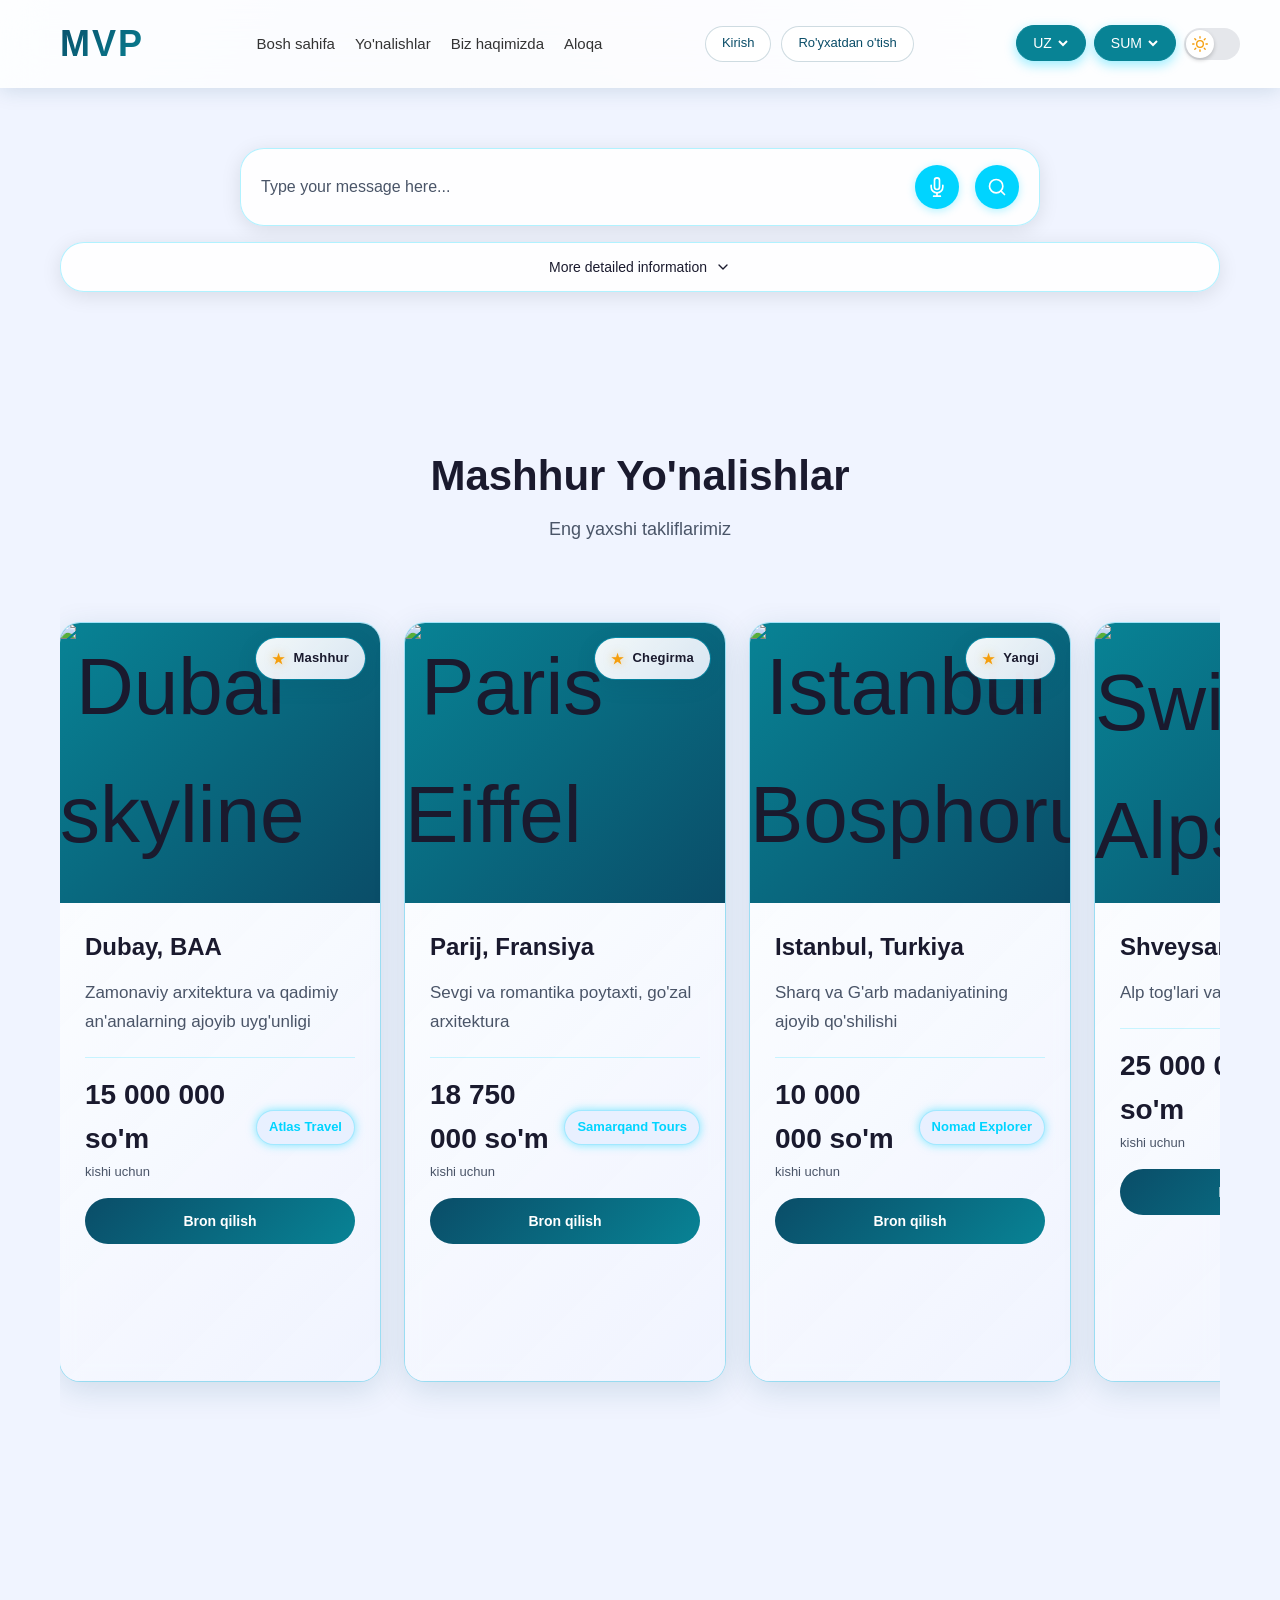
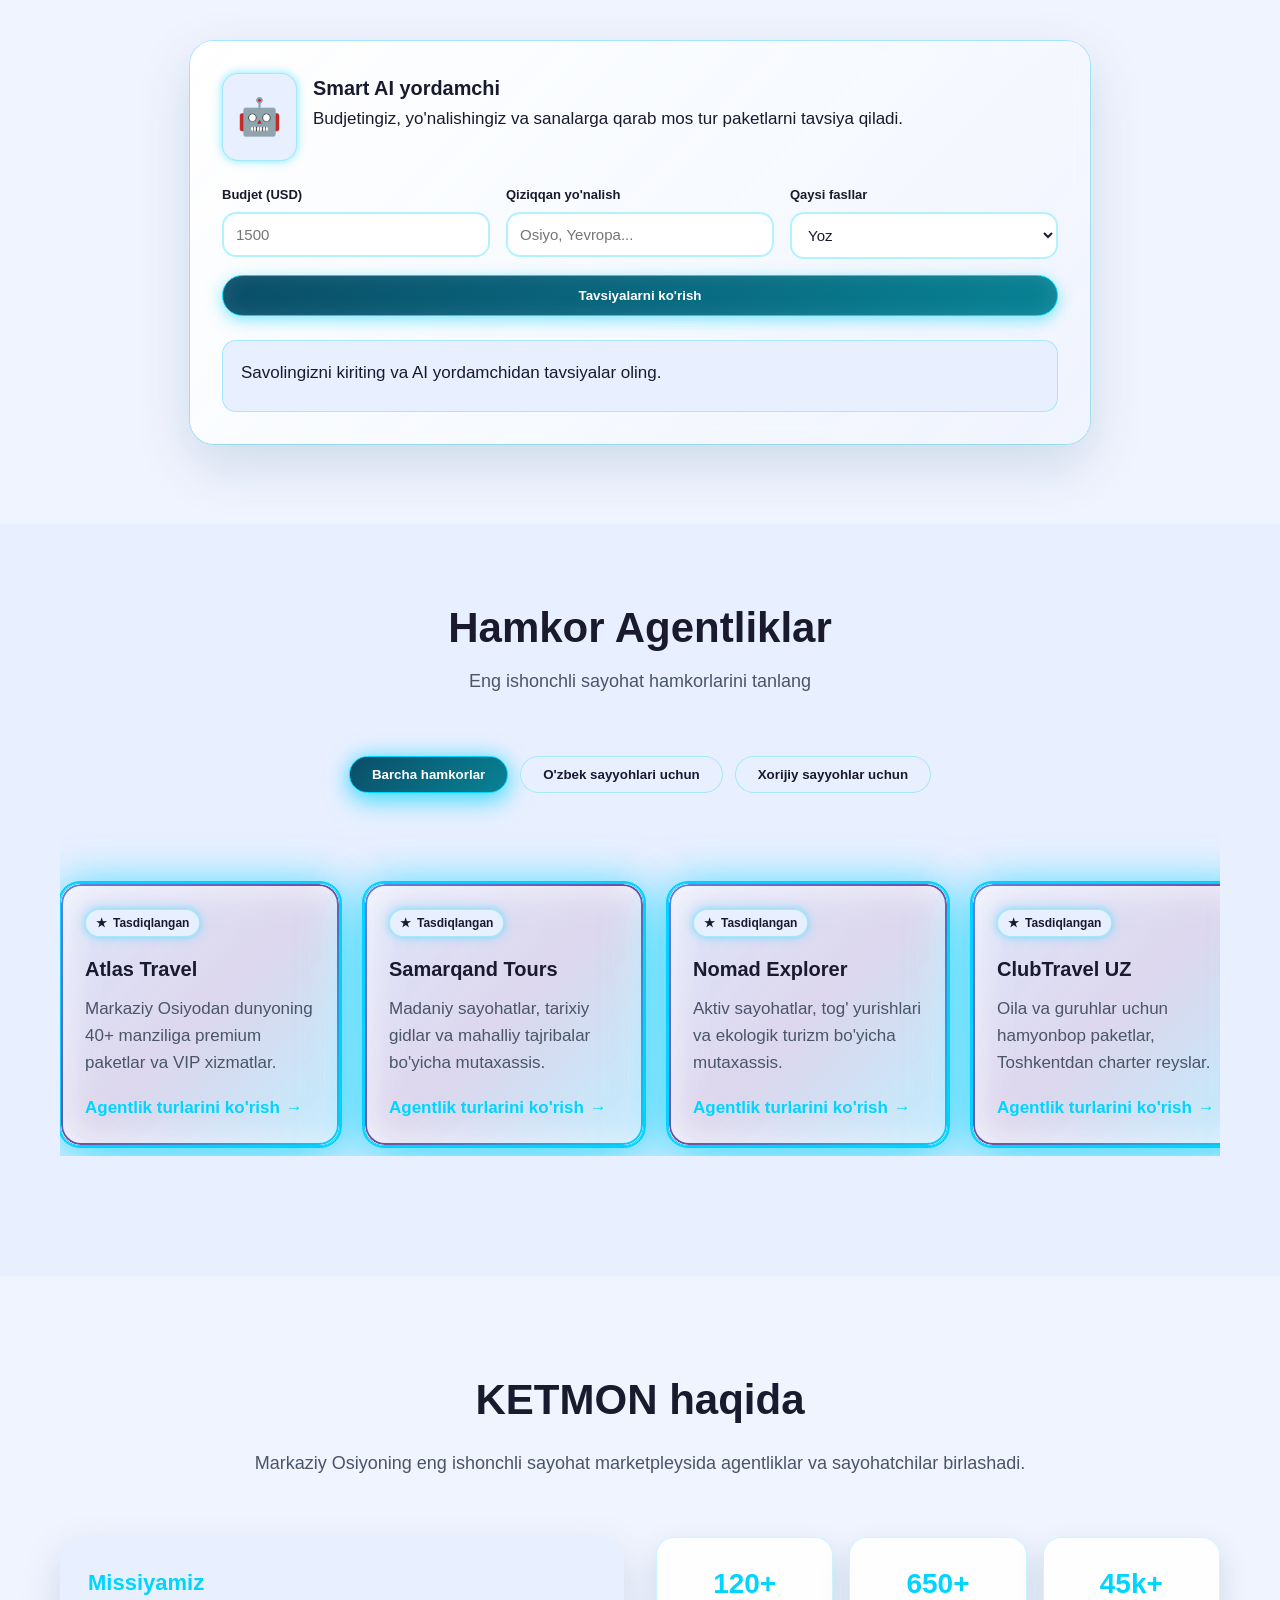
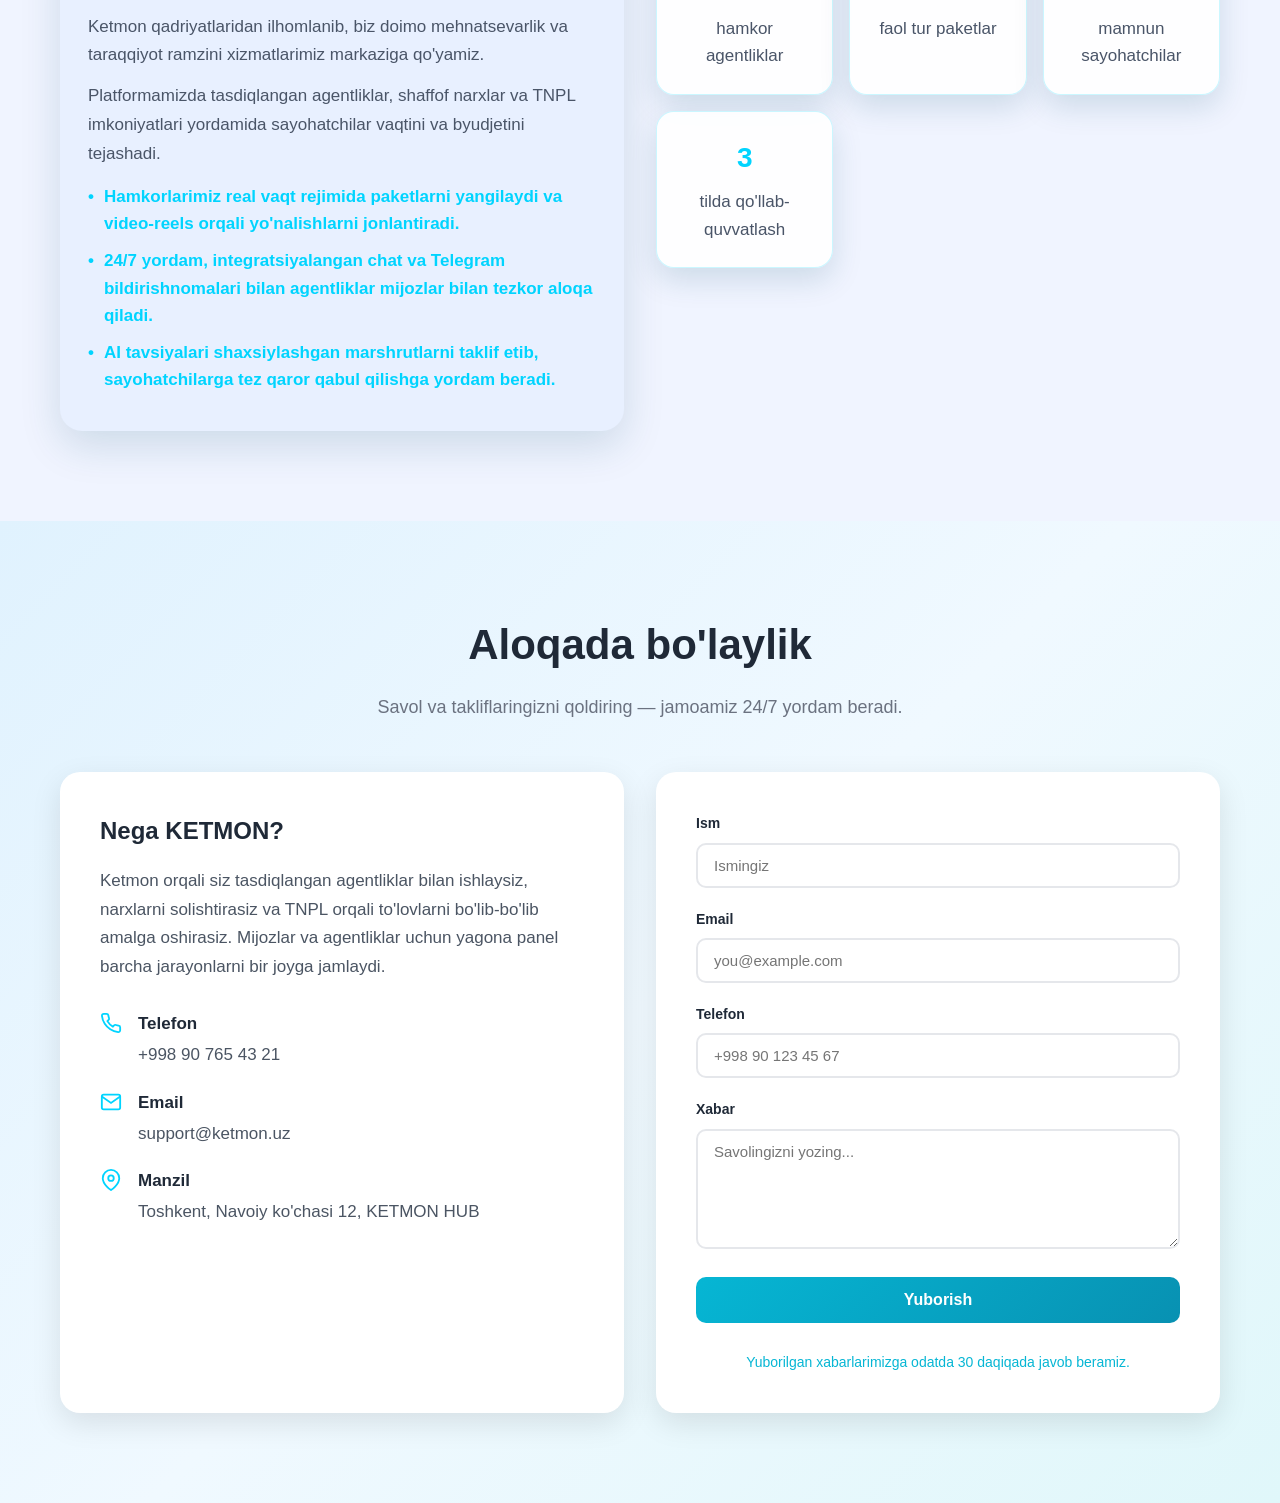
==== commit fec5082d: "Add files via upload" ====
--- a/index.html
+++ b/index.html
@@ -22,18 +22,6 @@
     <!-- Google Identity Services -->
     <script src="https://accounts.google.com/gsi/client" async defer></script>
     
-    <!-- Facebook SDK -->
-    <script>
-        window.fbAsyncInit = function() {
-            FB.init({
-                appId: 'YOUR_FACEBOOK_APP_ID', // Replace with your Facebook App ID
-                cookie: true,
-                xfbml: true,
-                version: 'v18.0'
-            });
-        };
-    </script>
-    <script async defer crossorigin="anonymous" src="https://connect.facebook.net/en_US/sdk.js"></script>
     
     <!-- PWA Manifest -->
     <!-- Note: If your server root is ketmon_mvp, change this to "manifest.json" -->
@@ -47,6 +35,216 @@
     
     <title>MVP</title>
     <link rel="stylesheet" href="styles.css">
+    <style>
+        /* Contact Section - Light Blue-Grey Gradient Background */
+        .contact-section {
+            background: linear-gradient(135deg, #e0f2fe 0%, #f0f9ff 50%, #e0f7fa 100%) !important;
+            padding: 90px 0;
+        }
+        
+        .contact-section .section-header {
+            margin-bottom: 50px;
+        }
+        
+        .contact-section .section-title {
+            color: #1f2937;
+        }
+        
+        .contact-section .section-subtitle {
+            color: #6b7280;
+        }
+        
+        /* Contact Grid - Two Panels Side by Side */
+        .contact-grid {
+            display: grid !important;
+            grid-template-columns: 1fr 1fr !important;
+            gap: 32px !important;
+            max-width: 1200px;
+            margin: 0 auto;
+            align-items: stretch;
+        }
+        
+        /* Left Panel - Contact Info Card */
+        .contact-card {
+            background: white !important;
+            border-radius: 20px !important;
+            padding: 40px !important;
+            box-shadow: 0 10px 30px rgba(0, 0, 0, 0.1) !important;
+            border: none !important;
+        }
+        
+        .contact-card h3 {
+            color: #1f2937 !important;
+            font-size: 24px;
+            font-weight: 700;
+            margin-bottom: 16px;
+        }
+        
+        .contact-card p {
+            color: #4b5563 !important;
+            line-height: 1.7;
+            margin-bottom: 28px;
+        }
+        
+        .contact-details {
+            list-style: none;
+            padding: 0;
+            margin: 0;
+            display: grid;
+            gap: 20px;
+        }
+        
+        .contact-details li {
+            display: flex;
+            gap: 16px;
+            align-items: flex-start;
+        }
+        
+        .contact-details li .icon {
+            color: #06b6d4;
+            flex-shrink: 0;
+            margin-top: 2px;
+        }
+        
+        .contact-details li .icon svg {
+            width: 22px;
+            height: 22px;
+        }
+        
+        .contact-details li div {
+            flex: 1;
+        }
+        
+        .contact-details li strong {
+            display: block;
+            color: #1f2937 !important;
+            font-weight: 600;
+            margin-bottom: 4px;
+        }
+        
+        .contact-details li span:not(.icon) {
+            color: #4b5563 !important;
+        }
+        
+        /* Right Panel - Contact Form */
+        .contact-form-wrapper {
+            background: white !important;
+            border-radius: 20px !important;
+            padding: 40px !important;
+            box-shadow: 0 10px 30px rgba(0, 0, 0, 0.1) !important;
+            border: none !important;
+        }
+        
+        .contact-form-new {
+            display: grid;
+            gap: 20px;
+        }
+        
+        .form-group {
+            display: grid;
+            gap: 8px;
+        }
+        
+        .form-group label {
+            color: #1f2937;
+            font-weight: 600;
+            font-size: 14px;
+        }
+        
+        .form-group input,
+        .form-group textarea {
+            width: 100%;
+            padding: 12px 16px;
+            border: 2px solid #e5e7eb;
+            border-radius: 10px;
+            font-size: 15px;
+            font-family: inherit;
+            transition: all 0.3s;
+            background: white;
+            color: #1f2937;
+        }
+        
+        .form-group input:focus,
+        .form-group textarea:focus {
+            outline: none;
+            border-color: #06b6d4;
+            box-shadow: 0 0 0 3px rgba(6, 182, 212, 0.1);
+        }
+        
+        .form-group textarea {
+            min-height: 120px;
+            resize: vertical;
+        }
+        
+        .submit-btn {
+            width: 100%;
+            padding: 14px;
+            background: linear-gradient(135deg, #06b6d4 0%, #0891b2 100%);
+            color: white;
+            border: none;
+            border-radius: 10px;
+            font-size: 16px;
+            font-weight: 600;
+            cursor: pointer;
+            transition: transform 0.2s, box-shadow 0.2s;
+            margin-top: 8px;
+        }
+        
+        .submit-btn:hover {
+            transform: translateY(-2px);
+            box-shadow: 0 8px 20px rgba(6, 182, 212, 0.3);
+        }
+        
+        .submit-btn:disabled {
+            background: #9ca3af;
+            cursor: not-allowed;
+            transform: none;
+        }
+        
+        .contact-status {
+            font-size: 14px;
+            color: #06b6d4;
+            text-align: center;
+            margin-top: 8px;
+        }
+        
+        .notification {
+            position: fixed;
+            top: 20px;
+            right: 20px;
+            padding: 20px 30px;
+            background: white;
+            border-radius: 10px;
+            box-shadow: 0 10px 40px rgba(0, 0, 0, 0.2);
+            display: none;
+            z-index: 1000;
+        }
+        
+        .notification.success {
+            border-left: 4px solid #10b981;
+        }
+        
+        .notification.error {
+            border-left: 4px solid #ef4444;
+        }
+        
+        .notification.show {
+            display: block;
+        }
+        
+        /* Responsive Design */
+        @media (max-width: 768px) {
+            .contact-grid {
+                grid-template-columns: 1fr;
+                gap: 24px;
+            }
+            
+            .contact-card,
+            .contact-form-wrapper {
+                padding: 28px;
+            }
+        }
+    </style>
 </head>
 <body>
     <!-- Navigation Section -->
@@ -634,14 +832,14 @@
                                 <span class="icon"><svg width="22" height="22" viewBox="0 0 24 24" fill="none" stroke="currentColor" stroke-width="2"><path d="M22 16.92v3a2 2 0 0 1-2.18 2 19.79 19.79 0 0 1-8.63-3.07 19.5 19.5 0 0 1-6-6 19.79 19.79 0 0 1-3.07-8.67A2 2 0 0 1 4.11 2h3a2 2 0 0 1 2 1.72 12.84 12.84 0 0 0 .7 2.81 2 2 0 0 1-.45 2.11L8.09 9.91a16 16 0 0 0 6 6l1.27-1.27a2 2 0 0 1 2.11-.45 12.84 12.84 0 0 0 2.81.7A2 2 0 0 1 22 16.92z"/></svg></span>
                                 <div>
                                     <strong data-text="contact_phone_label">Telefon</strong>
-                                    <span data-text="contact_phone_value">*** *** ** **</span>
+                                    <span data-text="contact_phone_value">+998 90 765 43 21</span>
                                 </div>
                             </li>
                             <li>
                                 <span class="icon"><svg width="22" height="22" viewBox="0 0 24 24" fill="none" stroke="currentColor" stroke-width="2"><path d="M4 4h16c1.1 0 2 .9 2 2v12c0 1.1-.9 2-2 2H4c-1.1 0-2-.9-2-2V6c0-1.1.9-2 2-2z"/><polyline points="22,6 12,13 2,6"/></svg></span>
                                 <div>
                                     <strong data-text="contact_email_label">Email</strong>
-                                    <span data-text="contact_email_value">***@******.uz</span>
+                                    <span data-text="contact_email_value">support@ketmon.uz</span>
                                 </div>
                             </li>
                             <li>
@@ -653,22 +851,35 @@
                             </li>
                         </ul>
                     </div>
-                    <form class="contact-form" id="contactForm">
-                        <div>
-                            <label for="contactName" data-text="contact_form_name_label">Ism</label>
-                            <input type="text" id="contactName" name="name" placeholder="Ismingiz" data-placeholder="contact_form_name_placeholder" required>
-                        </div>
-                        <div>
-                            <label for="contactEmail" data-text="contact_form_email_label">Email</label>
-                            <input type="email" id="contactEmail" name="email" placeholder="you@example.com" data-placeholder="contact_form_email_placeholder" required>
-                        </div>
-                        <div>
-                            <label for="contactMessage" data-text="contact_form_message_label">Xabar</label>
-                            <textarea id="contactMessage" name="message" rows="4" placeholder="Savolingizni yozing..." data-placeholder="contact_form_message_placeholder" required></textarea>
-                        </div>
-                        <button type="submit" class="btn-gradient" data-text="contact_submit_btn">Yuborish</button>
-                        <div class="contact-status" id="contactStatus" data-text="contact_status_placeholder">Yuborilgan xabarlarimizga odatda 30 daqiqada javob beramiz.</div>
-                    </form>
+                    <div class="contact-form-wrapper">
+                        <form id="telegramContactForm" class="contact-form-new">
+                            <div class="form-group">
+                                <label for="name">Ism</label>
+                                <input type="text" id="name" name="name" required placeholder="Ismingiz">
+                            </div>
+                            
+                            <div class="form-group">
+                                <label for="email">Email</label>
+                                <input type="email" id="email" name="email" required placeholder="you@example.com">
+                            </div>
+                            
+                            <div class="form-group">
+                                <label for="phone">Telefon</label>
+                                <input type="tel" id="phone" name="phone" placeholder="+998 90 123 45 67">
+                            </div>
+                            
+                            <div class="form-group">
+                                <label for="message">Xabar</label>
+                                <textarea id="message" name="message" required placeholder="Savolingizni yozing..."></textarea>
+                            </div>
+                            
+                            <button type="submit" class="submit-btn" id="submitBtn">
+                                Yuborish
+                            </button>
+                            <div class="contact-status" id="contactStatus">Yuborilgan xabarlarimizga odatda 30 daqiqada javob beramiz.</div>
+                        </form>
+                    </div>
+                    <div class="notification" id="notification"></div>
                 </div>
             </div>
         </section>
@@ -762,12 +973,6 @@
                                     <path d="M12 5.38c1.62 0 3.06.56 4.21 1.64l3.15-3.15C17.45 2.09 14.97 1 12 1 7.7 1 3.99 3.47 2.18 7.07l3.66 2.84c.87-2.6 3.3-4.53 6.16-4.53z" fill="#EA4335"/>
                                 </svg>
                                 <span>Google bilan kirish</span>
-                            </button>
-                            <button type="button" class="social-login-btn facebook-btn" onclick="loginWithFacebook()">
-                                <svg width="20" height="20" viewBox="0 0 24 24" fill="currentColor">
-                                    <path d="M24 12.073c0-6.627-5.373-12-12-12s-12 5.373-12 12c0 5.99 4.388 10.954 10.125 11.854v-8.385H7.078v-3.47h3.047V9.43c0-3.007 1.792-4.669 4.533-4.669 1.312 0 2.686.235 2.686.235v2.953H15.83c-1.491 0-1.956.925-1.956 1.874v2.25h3.328l-.532 3.47h-2.796v8.385C19.612 23.027 24 18.062 24 12.073z"/>
-                                </svg>
-                                <span>Facebook bilan kirish</span>
                             </button>
                         </div>
                     </div>
@@ -1088,4 +1293,108 @@
             </div>
         </div>
     </div>
+    <script>
+        // Wait for DOM to be fully loaded
+        document.addEventListener('DOMContentLoaded', function() {
+            // SIZNING MA'LUMOTLARINGIZ
+            const TELEGRAM_BOT_TOKEN = '8590943398:AAH9GY0vhj80R3aCf2Mm-Md9leYivC0hRVA';
+            const TELEGRAM_CHAT_ID = '5596068192';
+            const form = document.getElementById('telegramContactForm');
+            const submitBtn = document.getElementById('submitBtn');
+            const notification = document.getElementById('notification');
+
+            if (!form || !submitBtn || !notification) {
+                console.error('Form elements not found');
+                return;
+            }
+
+            function showNotification(message, type) {
+                if (notification) {
+                    notification.textContent = message;
+                    notification.className = `notification ${type} show`;
+                    setTimeout(() => notification.classList.remove('show'), 5000);
+                }
+            }
+
+            async function sendToTelegram(data) {
+                const message = `
+🔔 YANGI XABAR - KETMON.UZ
+
+👤 Ism: ${data.name}
+📧 Email: ${data.email}
+${data.phone ? `📱 Telefon: ${data.phone}` : ''}
+💬 Xabar:
+${data.message}
+
+⏰ ${new Date().toLocaleString('uz-UZ')}
+                `.trim();
+                
+                const url = `https://api.telegram.org/bot${TELEGRAM_BOT_TOKEN}/sendMessage`;
+                
+                const response = await fetch(url, {
+                    method: 'POST',
+                    headers: {'Content-Type': 'application/json'},
+                    body: JSON.stringify({
+                        chat_id: TELEGRAM_CHAT_ID,
+                        text: message,
+                        parse_mode: 'HTML'
+                    })
+                });
+                
+                return response.json();
+            }
+
+            form.addEventListener('submit', async (e) => {
+                e.preventDefault();
+                
+                submitBtn.disabled = true;
+                submitBtn.textContent = 'Yuborilmoqda...';
+                
+                const nameInput = document.getElementById('name');
+                const emailInput = document.getElementById('email');
+                const phoneInput = document.getElementById('phone');
+                const messageInput = document.getElementById('message');
+                
+                if (!nameInput || !emailInput || !messageInput) {
+                    showNotification('❌ Forma elementlari topilmadi', 'error');
+                    submitBtn.disabled = false;
+                    submitBtn.textContent = 'Yuborish';
+                    return;
+                }
+                
+                const formData = {
+                    name: nameInput.value.trim(),
+                    email: emailInput.value.trim(),
+                    phone: phoneInput ? phoneInput.value.trim() : '',
+                    message: messageInput.value.trim()
+                };
+                
+                // Validation
+                if (!formData.name || !formData.email || !formData.message) {
+                    showNotification('❌ Iltimos, barcha majburiy maydonlarni to\'ldiring', 'error');
+                    submitBtn.disabled = false;
+                    submitBtn.textContent = 'Yuborish';
+                    return;
+                }
+                
+                try {
+                    const result = await sendToTelegram(formData);
+                    
+                    if (result.ok) {
+                        showNotification('✅ Xabar yuborildi!', 'success');
+                        form.reset();
+                    } else {
+                        console.error('Telegram API error:', result);
+                        throw new Error(result.description || 'Xato');
+                    }
+                } catch (error) {
+                    console.error('Error sending message:', error);
+                    showNotification('❌ Xatolik yuz berdi: ' + error.message, 'error');
+                } finally {
+                    submitBtn.disabled = false;
+                    submitBtn.textContent = 'Yuborish';
+                }
+            });
+        });
+    </script>
     </body>
--- a/styles.css
+++ b/styles.css
@@ -3580,6 +3580,7 @@
     -webkit-overflow-scrolling: touch;
     scrollbar-width: none;
     -ms-overflow-style: none;
+    scroll-snap-type: x mandatory;
 }
 
 .destination-grid::-webkit-scrollbar {
@@ -3602,6 +3603,7 @@
     animation: fadeInUp 0.6s ease forwards;
     position: relative;
     z-index: 1;
+    scroll-snap-align: start;
 }
 
 .destination-card::before {
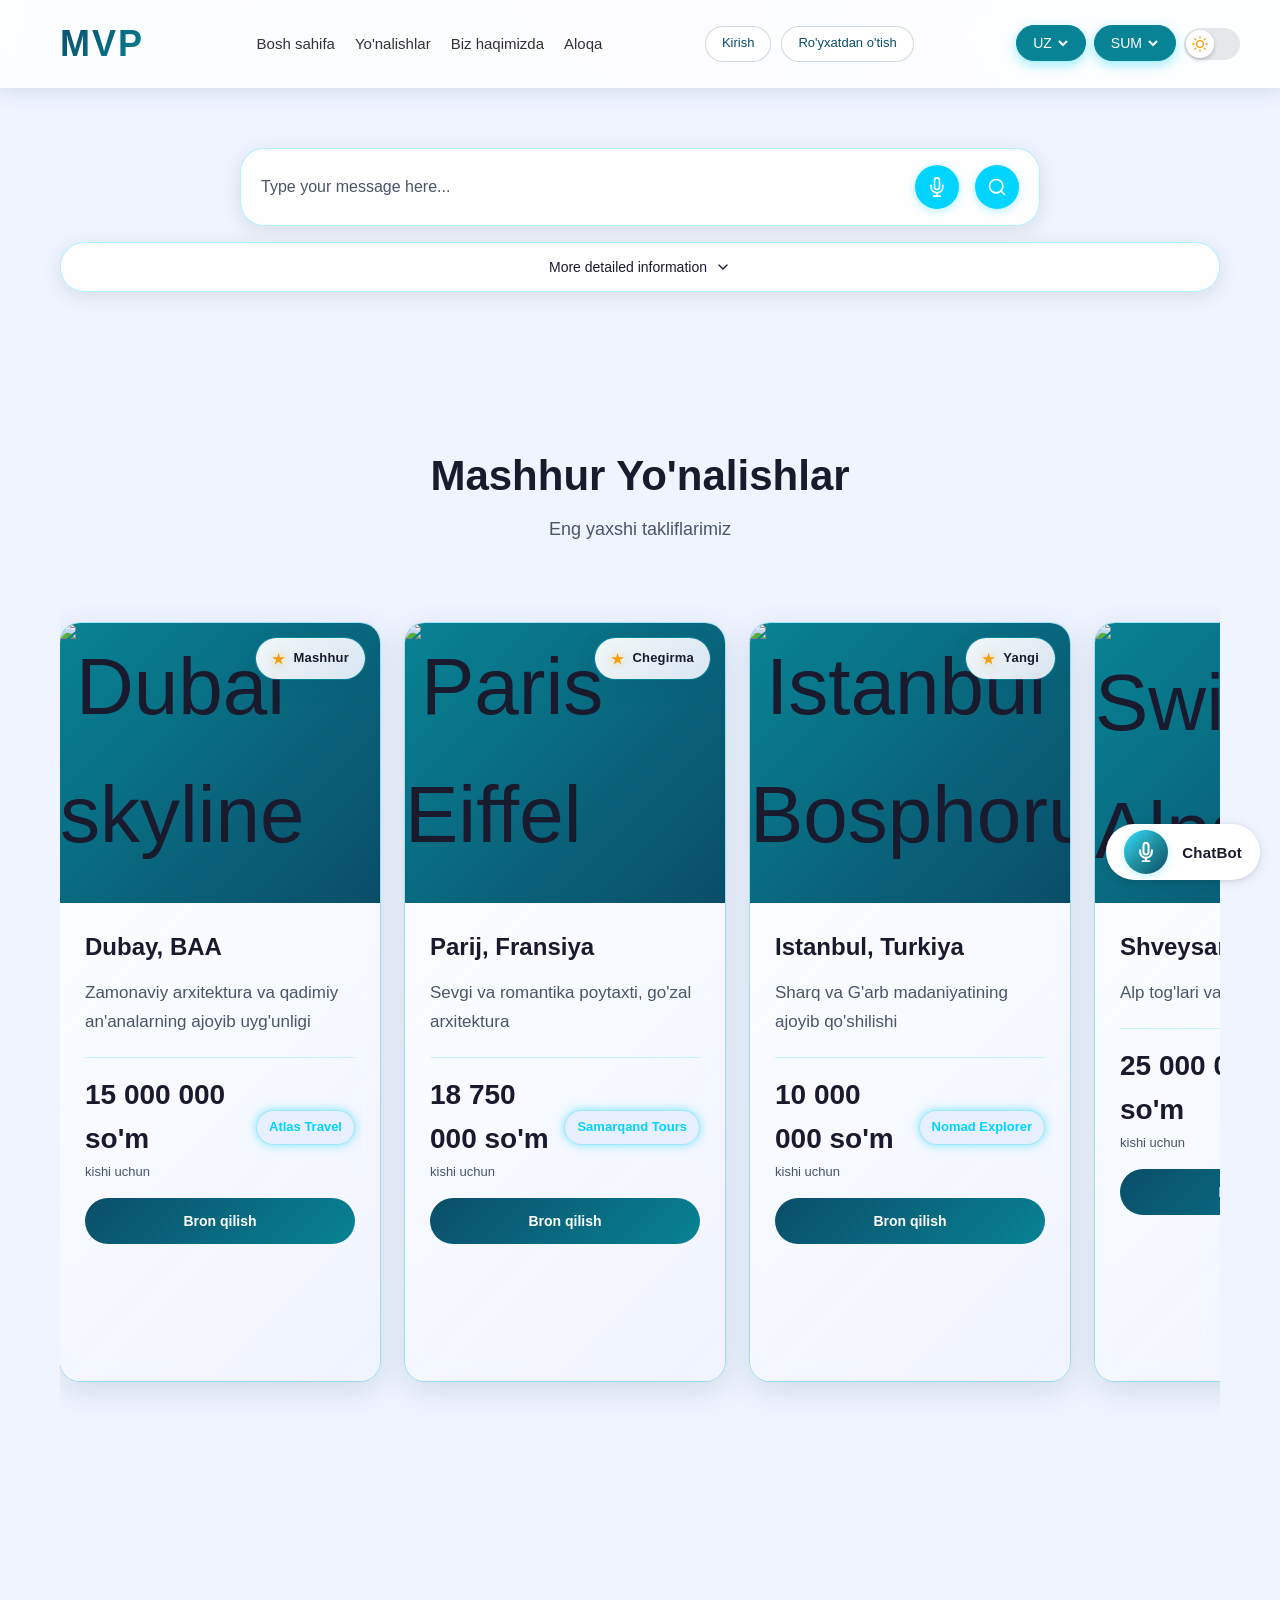
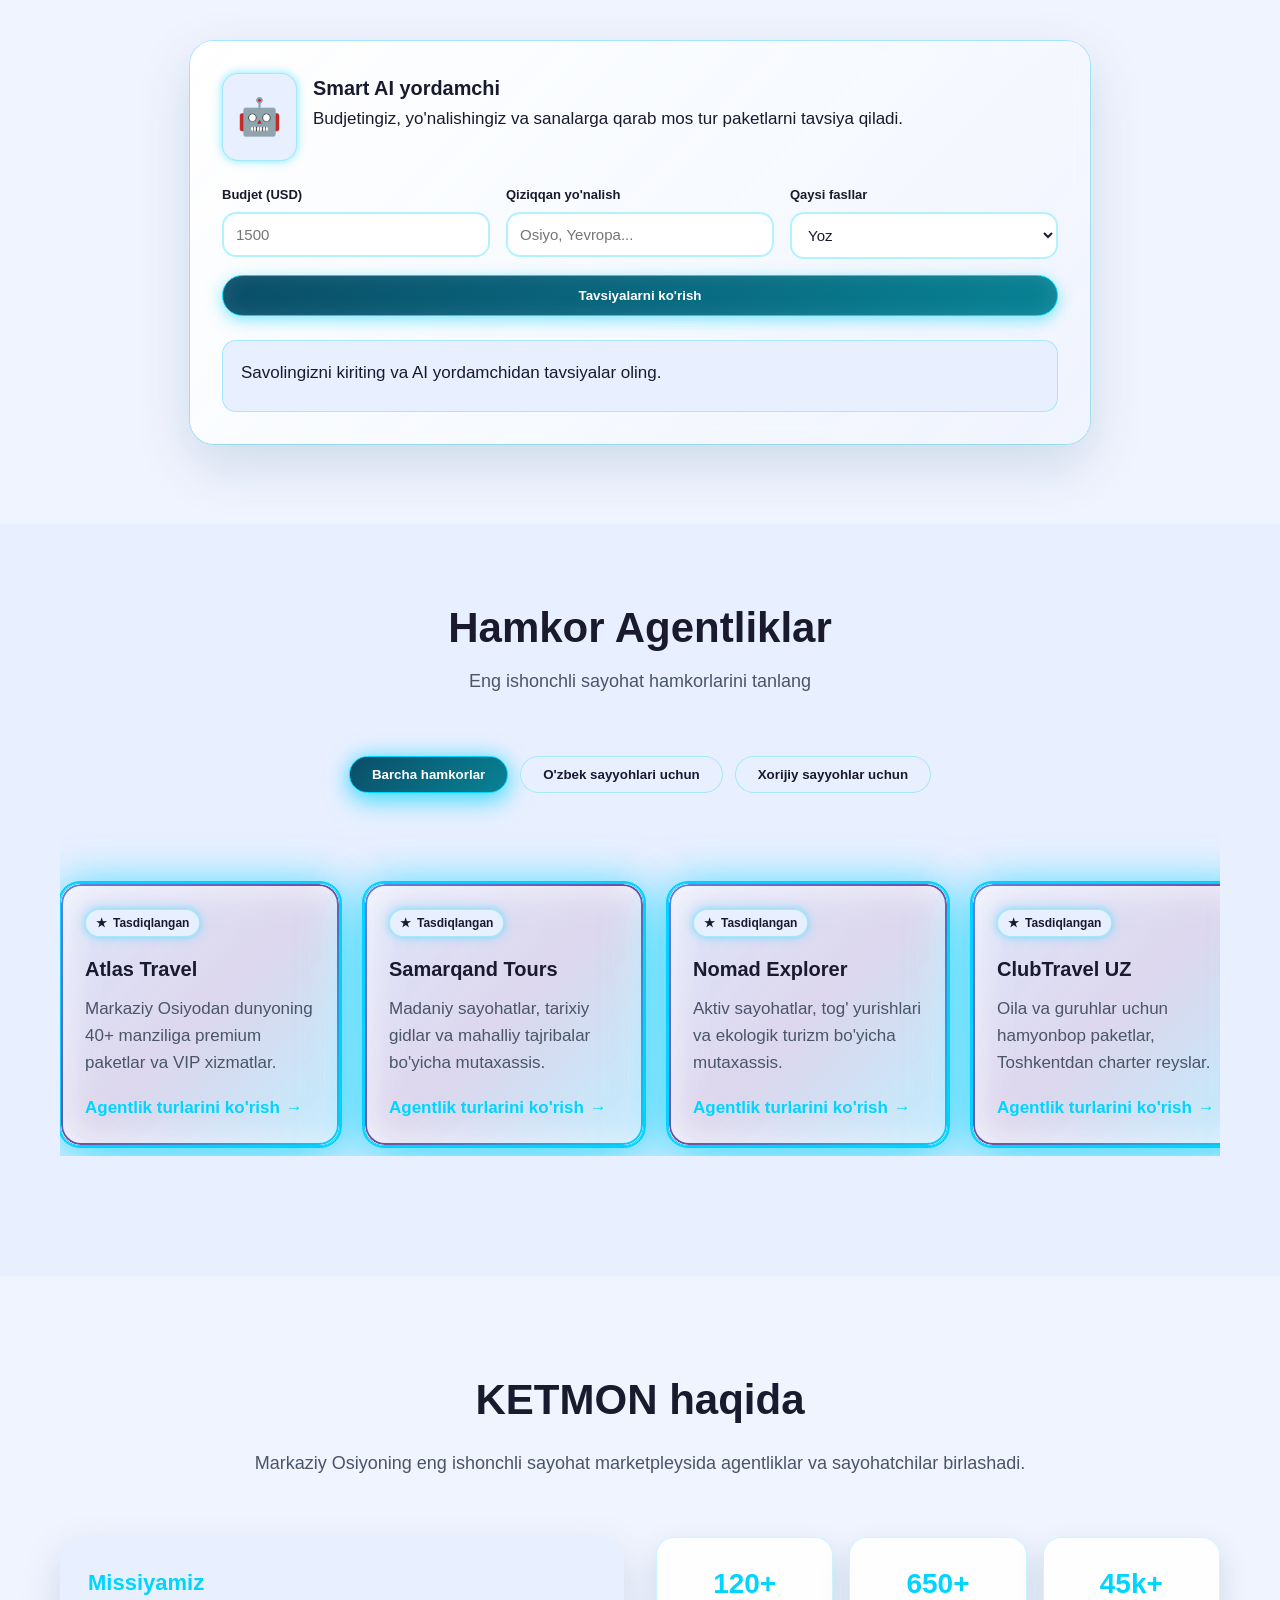
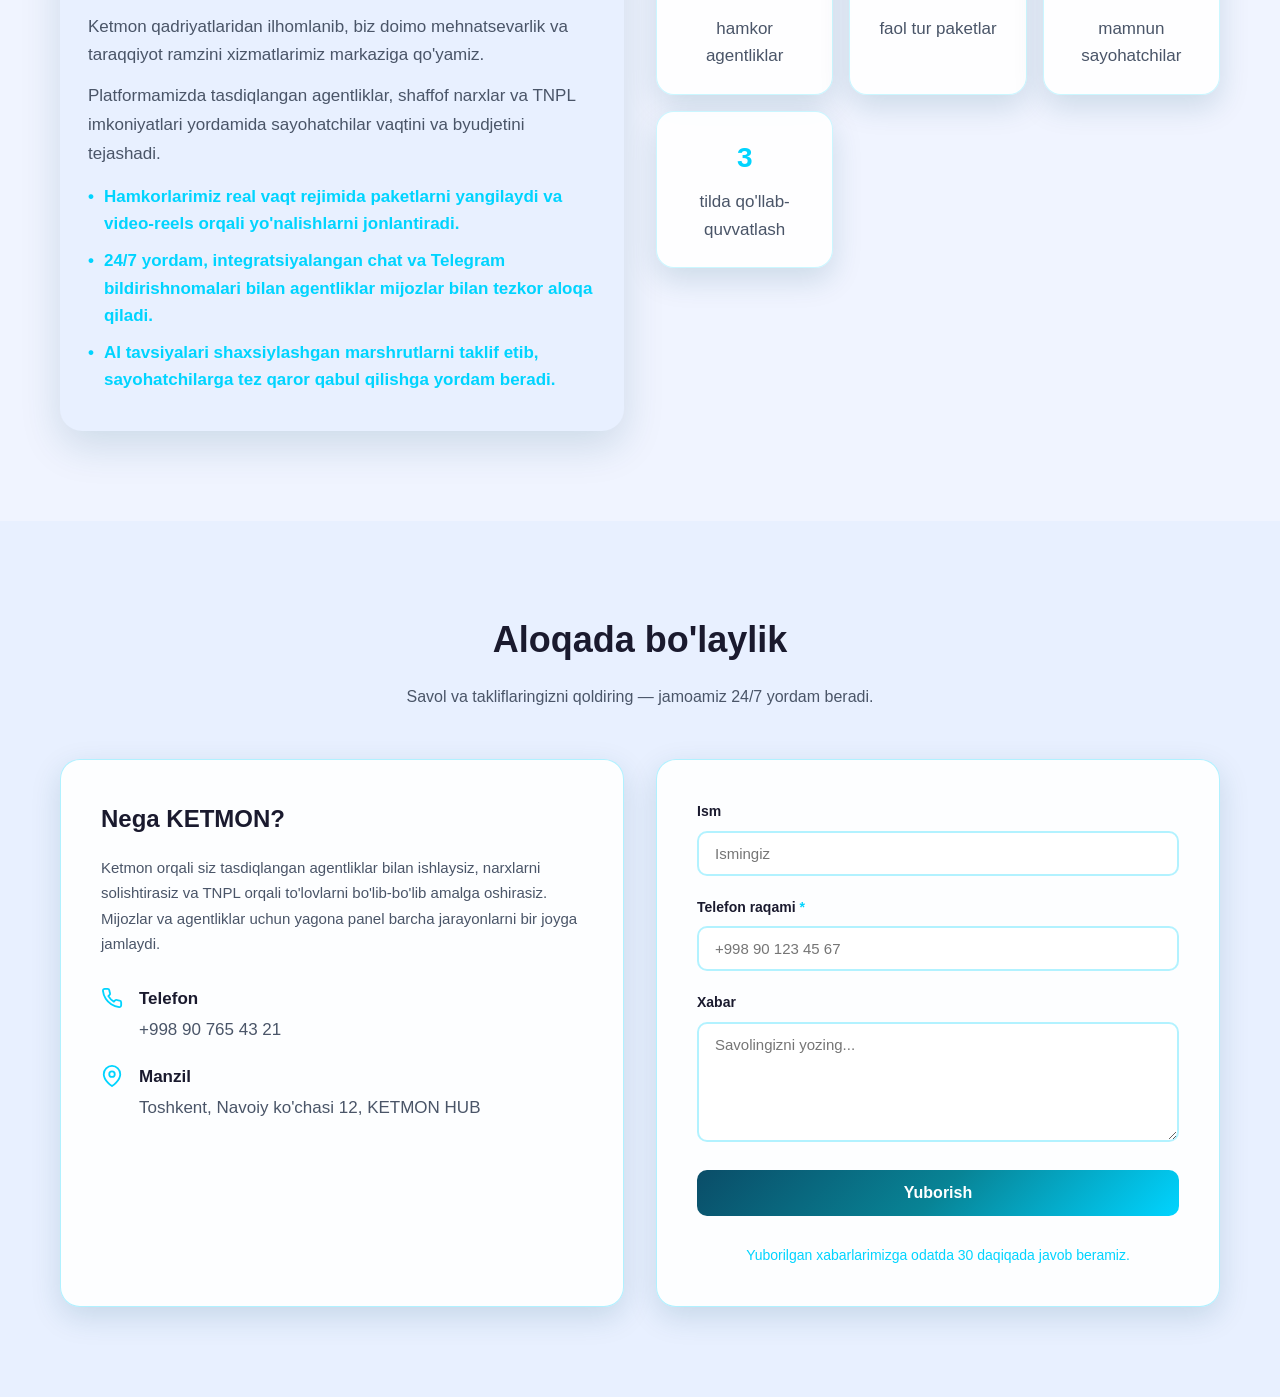
==== commit d59095cf: "Add files via upload" ====
--- a/index.html
+++ b/index.html
@@ -36,10 +36,11 @@
     <title>MVP</title>
     <link rel="stylesheet" href="styles.css">
     <style>
-        /* Contact Section - Light Blue-Grey Gradient Background */
+        /* Contact Section - Adaptive Background */
         .contact-section {
-            background: linear-gradient(135deg, #e0f2fe 0%, #f0f9ff 50%, #e0f7fa 100%) !important;
+            background: var(--bg-secondary) !important;
             padding: 90px 0;
+            transition: background-color 0.3s ease;
         }
         
         .contact-section .section-header {
@@ -47,11 +48,13 @@
         }
         
         .contact-section .section-title {
-            color: #1f2937;
+            color: var(--text-primary);
+            transition: color 0.3s ease;
         }
         
         .contact-section .section-subtitle {
-            color: #6b7280;
+            color: var(--text-secondary);
+            transition: color 0.3s ease;
         }
         
         /* Contact Grid - Two Panels Side by Side */
@@ -66,24 +69,28 @@
         
         /* Left Panel - Contact Info Card */
         .contact-card {
-            background: white !important;
+            background: var(--card-bg) !important;
             border-radius: 20px !important;
             padding: 40px !important;
-            box-shadow: 0 10px 30px rgba(0, 0, 0, 0.1) !important;
-            border: none !important;
+            box-shadow: 0 10px 30px var(--header-shadow) !important;
+            border: 1px solid var(--card-border) !important;
+            transition: all 0.3s ease;
         }
         
         .contact-card h3 {
-            color: #1f2937 !important;
+            color: var(--text-primary) !important;
             font-size: 24px;
             font-weight: 700;
             margin-bottom: 16px;
+            transition: color 0.3s ease;
         }
         
         .contact-card p {
-            color: #4b5563 !important;
+            color: var(--text-secondary) !important;
             line-height: 1.7;
             margin-bottom: 28px;
+            font-size: 15px;
+            transition: color 0.3s ease;
         }
         
         .contact-details {
@@ -101,9 +108,10 @@
         }
         
         .contact-details li .icon {
-            color: #06b6d4;
+            color: var(--accent-primary);
             flex-shrink: 0;
             margin-top: 2px;
+            transition: color 0.3s ease;
         }
         
         .contact-details li .icon svg {
@@ -117,22 +125,41 @@
         
         .contact-details li strong {
             display: block;
-            color: #1f2937 !important;
+            color: var(--text-primary) !important;
             font-weight: 600;
             margin-bottom: 4px;
+            transition: color 0.3s ease;
         }
         
         .contact-details li span:not(.icon) {
-            color: #4b5563 !important;
+            color: var(--text-secondary) !important;
+            transition: color 0.3s ease;
         }
         
         /* Right Panel - Contact Form */
         .contact-form-wrapper {
-            background: white !important;
+            background: var(--card-bg) !important;
             border-radius: 20px !important;
             padding: 40px !important;
-            box-shadow: 0 10px 30px rgba(0, 0, 0, 0.1) !important;
-            border: none !important;
+            box-shadow: 0 10px 30px var(--header-shadow) !important;
+            border: 1px solid var(--card-border) !important;
+            transition: all 0.3s ease;
+        }
+        
+        .contact-section {
+            padding: 90px 0;
+        }
+        
+        .contact-section .section-header {
+            margin-bottom: 50px;
+        }
+        
+        .contact-section .section-title {
+            font-size: 36px;
+        }
+        
+        .contact-section .section-subtitle {
+            font-size: 16px;
         }
         
         .contact-form-new {
@@ -146,29 +173,30 @@
         }
         
         .form-group label {
-            color: #1f2937;
+            color: var(--text-primary);
             font-weight: 600;
             font-size: 14px;
+            transition: color 0.3s ease;
         }
         
         .form-group input,
         .form-group textarea {
             width: 100%;
             padding: 12px 16px;
-            border: 2px solid #e5e7eb;
+            border: 2px solid var(--input-border);
             border-radius: 10px;
             font-size: 15px;
             font-family: inherit;
             transition: all 0.3s;
-            background: white;
-            color: #1f2937;
+            background: var(--input-bg);
+            color: var(--text-primary);
         }
         
         .form-group input:focus,
         .form-group textarea:focus {
             outline: none;
-            border-color: #06b6d4;
-            box-shadow: 0 0 0 3px rgba(6, 182, 212, 0.1);
+            border-color: var(--accent-primary);
+            box-shadow: 0 0 0 3px var(--accent-glow);
         }
         
         .form-group textarea {
@@ -179,8 +207,8 @@
         .submit-btn {
             width: 100%;
             padding: 14px;
-            background: linear-gradient(135deg, #06b6d4 0%, #0891b2 100%);
-            color: white;
+            background: var(--gradient-secondary);
+            color: var(--text-inverse);
             border: none;
             border-radius: 10px;
             font-size: 16px;
@@ -192,20 +220,22 @@
         
         .submit-btn:hover {
             transform: translateY(-2px);
-            box-shadow: 0 8px 20px rgba(6, 182, 212, 0.3);
+            box-shadow: 0 8px 20px var(--accent-glow);
         }
         
         .submit-btn:disabled {
-            background: #9ca3af;
+            background: var(--text-secondary);
             cursor: not-allowed;
             transform: none;
+            opacity: 0.6;
         }
         
         .contact-status {
             font-size: 14px;
-            color: #06b6d4;
+            color: var(--accent-primary);
             text-align: center;
             margin-top: 8px;
+            transition: color 0.3s ease;
         }
         
         .notification {
@@ -213,11 +243,14 @@
             top: 20px;
             right: 20px;
             padding: 20px 30px;
-            background: white;
+            background: var(--card-bg);
+            border: 1px solid var(--card-border);
             border-radius: 10px;
-            box-shadow: 0 10px 40px rgba(0, 0, 0, 0.2);
+            box-shadow: 0 10px 40px var(--header-shadow);
             display: none;
             z-index: 1000;
+            color: var(--text-primary);
+            transition: all 0.3s ease;
         }
         
         .notification.success {
@@ -233,15 +266,562 @@
         }
         
         /* Responsive Design */
+        /* Tablet */
+        @media (max-width: 1024px) {
+            .contact-grid {
+                grid-template-columns: 1fr 1fr !important;
+                gap: 24px !important;
+            }
+            
+            .contact-card,
+            .contact-form-wrapper {
+                padding: 32px !important;
+            }
+            
+            .contact-section {
+                padding: 70px 0;
+            }
+            
+            .contact-section .section-title {
+                font-size: 32px;
+            }
+        }
+        
+        /* Mobile and Small Tablets */
         @media (max-width: 768px) {
             .contact-grid {
-                grid-template-columns: 1fr;
-                gap: 24px;
+                grid-template-columns: 1fr !important;
+                gap: 24px !important;
             }
             
             .contact-card,
             .contact-form-wrapper {
-                padding: 28px;
+                padding: 24px !important;
+            }
+            
+            .contact-section {
+                padding: 60px 0;
+            }
+            
+            .contact-section .section-header {
+                margin-bottom: 35px;
+            }
+            
+            .contact-section .section-title {
+                font-size: 28px;
+                margin-bottom: 12px;
+            }
+            
+            .contact-section .section-subtitle {
+                font-size: 15px;
+            }
+            
+            .contact-card h3 {
+                font-size: 20px !important;
+                margin-bottom: 12px;
+            }
+            
+            .contact-card p {
+                font-size: 14px !important;
+                margin-bottom: 20px;
+            }
+            
+            .contact-details {
+                gap: 16px;
+            }
+            
+            .contact-details li {
+                gap: 12px;
+            }
+            
+            .contact-details li .icon svg {
+                width: 20px;
+                height: 20px;
+            }
+            
+            .contact-details li strong {
+                font-size: 14px;
+            }
+            
+            .contact-details li span:not(.icon) {
+                font-size: 13px;
+            }
+            
+            .form-group label {
+                font-size: 13px;
+            }
+            
+            .form-group input,
+            .form-group textarea {
+                padding: 10px 14px;
+                font-size: 14px;
+            }
+            
+            .submit-btn {
+                padding: 12px;
+                font-size: 15px;
+            }
+        }
+        
+        /* Small Mobile */
+        @media (max-width: 480px) {
+            .contact-section {
+                padding: 40px 0;
+            }
+            
+            .contact-section .section-header {
+                margin-bottom: 30px;
+            }
+            
+            .contact-section .section-title {
+                font-size: 24px;
+                margin-bottom: 10px;
+            }
+            
+            .contact-section .section-subtitle {
+                font-size: 14px;
+            }
+            
+            .contact-card,
+            .contact-form-wrapper {
+                padding: 20px !important;
+                border-radius: 16px !important;
+            }
+            
+            .contact-card h3 {
+                font-size: 18px !important;
+                margin-bottom: 10px;
+            }
+            
+            .contact-card p {
+                font-size: 13px !important;
+                margin-bottom: 18px;
+            }
+            
+            .contact-details {
+                gap: 14px;
+            }
+            
+            .contact-details li {
+                gap: 10px;
+            }
+            
+            .contact-details li .icon svg {
+                width: 18px;
+                height: 18px;
+            }
+            
+            .contact-details li strong {
+                font-size: 13px;
+            }
+            
+            .contact-details li span:not(.icon) {
+                font-size: 12px;
+            }
+            
+            .form-group {
+                gap: 6px;
+            }
+            
+            .form-group label {
+                font-size: 12px;
+            }
+            
+            .form-group input,
+            .form-group textarea {
+                padding: 10px 12px;
+                font-size: 14px;
+            }
+            
+            .form-group textarea {
+                min-height: 100px;
+            }
+            
+            .submit-btn {
+                padding: 11px;
+                font-size: 14px;
+            }
+        }
+        
+        /* Chatbot Styles */
+        .chatbot-container {
+            position: fixed;
+            bottom: 20px;
+            right: 20px;
+            z-index: 1000;
+            font-family: inherit;
+        }
+        
+        .chatbot-window {
+            position: absolute;
+            bottom: 70px;
+            right: 0;
+            width: 380px;
+            max-width: calc(100vw - 40px);
+            height: 500px;
+            max-height: calc(100vh - 100px);
+            background: var(--card-bg);
+            border: 1px solid var(--card-border);
+            border-radius: 20px;
+            box-shadow: 0 10px 40px var(--header-shadow);
+            display: none;
+            flex-direction: column;
+            overflow: hidden;
+            transition: all 0.3s ease;
+            opacity: 0;
+            transform: translateY(20px) scale(0.95);
+            pointer-events: none;
+        }
+        
+        .chatbot-window.active {
+            display: flex;
+            opacity: 1;
+            transform: translateY(0) scale(1);
+            pointer-events: all;
+        }
+        
+        .chatbot-header {
+            background: var(--gradient-secondary);
+            padding: 16px 20px;
+            display: flex;
+            justify-content: space-between;
+            align-items: center;
+            border-bottom: 1px solid var(--card-border);
+        }
+        
+        .chatbot-header-content {
+            display: flex;
+            align-items: center;
+            gap: 12px;
+        }
+        
+        .chatbot-icon {
+            font-size: 24px;
+        }
+        
+        .chatbot-header-content h4 {
+            margin: 0;
+            color: var(--text-inverse);
+            font-size: 16px;
+            font-weight: 600;
+        }
+        
+        .chatbot-status {
+            font-size: 12px;
+            color: rgba(255, 255, 255, 0.8);
+            display: block;
+            margin-top: 2px;
+        }
+        
+        .chatbot-close {
+            background: transparent;
+            border: none;
+            color: var(--text-inverse);
+            font-size: 24px;
+            cursor: pointer;
+            width: 30px;
+            height: 30px;
+            display: flex;
+            align-items: center;
+            justify-content: center;
+            border-radius: 50%;
+            transition: background 0.2s;
+        }
+        
+        .chatbot-close:hover {
+            background: rgba(255, 255, 255, 0.2);
+        }
+        
+        .chatbot-messages {
+            flex: 1;
+            overflow-y: auto;
+            padding: 20px;
+            display: flex;
+            flex-direction: column;
+            gap: 12px;
+            background: var(--bg-secondary);
+        }
+        
+        .chatbot-messages::-webkit-scrollbar {
+            width: 6px;
+        }
+        
+        .chatbot-messages::-webkit-scrollbar-track {
+            background: transparent;
+        }
+        
+        .chatbot-messages::-webkit-scrollbar-thumb {
+            background: var(--card-border);
+            border-radius: 3px;
+        }
+        
+        .chatbot-message {
+            display: flex;
+            animation: messageSlide 0.3s ease;
+        }
+        
+        @keyframes messageSlide {
+            from {
+                opacity: 0;
+                transform: translateY(10px);
+            }
+            to {
+                opacity: 1;
+                transform: translateY(0);
+            }
+        }
+        
+        .chatbot-message.user-message {
+            justify-content: flex-end;
+        }
+        
+        .chatbot-message.bot-message {
+            justify-content: flex-start;
+        }
+        
+        .message-content {
+            max-width: 75%;
+            padding: 12px 16px;
+            border-radius: 18px;
+            word-wrap: break-word;
+        }
+        
+        .user-message .message-content {
+            background: var(--gradient-secondary);
+            color: var(--text-inverse);
+            border-bottom-right-radius: 4px;
+        }
+        
+        .bot-message .message-content {
+            background: var(--card-bg);
+            border: 1px solid var(--card-border);
+            color: var(--text-primary);
+            border-bottom-left-radius: 4px;
+        }
+        
+        .message-content p {
+            margin: 0;
+            font-size: 14px;
+            line-height: 1.5;
+        }
+        
+        .chatbot-input-area {
+            padding: 16px;
+            border-top: 1px solid var(--card-border);
+            background: var(--card-bg);
+            display: flex;
+            gap: 10px;
+        }
+        
+        .chatbot-input-area input {
+            flex: 1;
+            padding: 12px 16px;
+            border: 2px solid var(--input-border);
+            border-radius: 25px;
+            background: var(--input-bg);
+            color: var(--text-primary);
+            font-size: 14px;
+            font-family: inherit;
+            transition: all 0.3s;
+        }
+        
+        .chatbot-input-area input:focus {
+            outline: none;
+            border-color: var(--accent-primary);
+            box-shadow: 0 0 0 3px var(--accent-glow);
+        }
+        
+        .chatbot-send {
+            width: 44px;
+            height: 44px;
+            border-radius: 50%;
+            background: var(--gradient-secondary);
+            border: none;
+            color: var(--text-inverse);
+            cursor: pointer;
+            display: flex;
+            align-items: center;
+            justify-content: center;
+            transition: transform 0.2s, box-shadow 0.2s;
+        }
+        
+        .chatbot-send:hover {
+            transform: scale(1.05);
+            box-shadow: 0 4px 12px var(--accent-glow);
+        }
+        
+        .chatbot-send:active {
+            transform: scale(0.95);
+        }
+        
+        .chatbot-toggle {
+            width: auto;
+            min-width: 150px;
+            height: 56px;
+            padding: 0 18px;
+            border-radius: 28px;
+            background: white;
+            border: none;
+            color: var(--text-primary);
+            cursor: pointer;
+            display: flex;
+            align-items: center;
+            justify-content: flex-start;
+            gap: 14px;
+            box-shadow: 0 2px 12px rgba(0, 0, 0, 0.1),
+                        0 1px 4px rgba(0, 0, 0, 0.08);
+            transition: all 0.3s cubic-bezier(0.4, 0, 0.2, 1);
+            position: relative;
+            overflow: visible;
+            font-weight: 600;
+            font-size: 15px;
+        }
+        
+        .chatbot-toggle-icon {
+            width: 44px;
+            height: 44px;
+            border-radius: 50%;
+            background: linear-gradient(135deg, #00d4ff 0%, #088395 50%, #0a4d68 100%);
+            display: flex;
+            align-items: center;
+            justify-content: center;
+            color: white;
+            flex-shrink: 0;
+            box-shadow: 0 2px 8px rgba(0, 212, 255, 0.25);
+            transition: all 0.3s;
+            position: relative;
+        }
+        
+        .chatbot-toggle-icon::after {
+            content: '';
+            position: absolute;
+            inset: 0;
+            border-radius: 50%;
+            background: linear-gradient(135deg, rgba(255, 255, 255, 0.2) 0%, transparent 100%);
+            pointer-events: none;
+        }
+        
+        .chatbot-toggle-icon svg {
+            width: 20px;
+            height: 20px;
+            stroke: white;
+            stroke-width: 2.5;
+            position: relative;
+            z-index: 1;
+        }
+        
+        .chatbot-toggle-text {
+            color: #1a1a2e;
+            font-weight: 700;
+            letter-spacing: 0.2px;
+            transition: color 0.3s;
+            font-size: 15px;
+        }
+        
+        [data-theme="dark"] .chatbot-toggle {
+            background: var(--card-bg);
+            border: 1px solid var(--card-border);
+        }
+        
+        [data-theme="dark"] .chatbot-toggle-text {
+            color: var(--text-primary);
+        }
+        
+        .chatbot-toggle:hover {
+            transform: translateY(-2px);
+            box-shadow: 0 4px 16px rgba(0, 0, 0, 0.15),
+                        0 2px 8px rgba(0, 0, 0, 0.1);
+        }
+        
+        .chatbot-toggle:hover .chatbot-toggle-icon {
+            transform: scale(1.05);
+            box-shadow: 0 4px 12px rgba(0, 212, 255, 0.35);
+        }
+        
+        .chatbot-toggle:active {
+            transform: translateY(0);
+            box-shadow: 0 2px 8px rgba(0, 0, 0, 0.12);
+        }
+        
+        .chatbot-toggle:active .chatbot-toggle-icon {
+            transform: scale(0.98);
+        }
+        
+        /* Subtle pulse animation */
+        @keyframes chatbotPulse {
+            0%, 100% {
+                box-shadow: 0 2px 12px rgba(0, 0, 0, 0.1),
+                            0 1px 4px rgba(0, 0, 0, 0.08);
+            }
+            50% {
+                box-shadow: 0 3px 14px rgba(0, 0, 0, 0.12),
+                            0 2px 6px rgba(0, 212, 255, 0.15);
+            }
+        }
+        
+        .chatbot-toggle {
+            animation: chatbotPulse 4s ease-in-out infinite;
+        }
+        
+        .chatbot-toggle:hover {
+            animation: none;
+        }
+        
+        /* Responsive Chatbot */
+        @media (max-width: 768px) {
+            .chatbot-container {
+                bottom: 15px;
+                right: 15px;
+            }
+            
+            .chatbot-window {
+                width: calc(100vw - 30px);
+                height: calc(100vh - 100px);
+                max-height: 500px;
+                bottom: 80px;
+                right: 0;
+            }
+            
+            .chatbot-toggle {
+                min-width: 130px;
+                height: 52px;
+                padding: 0 14px;
+                gap: 12px;
+            }
+            
+            .chatbot-toggle-icon {
+                width: 40px;
+                height: 40px;
+            }
+            
+            .chatbot-toggle-icon svg {
+                width: 18px;
+                height: 18px;
+            }
+            
+            .chatbot-toggle-text {
+                font-size: 14px;
+            }
+        }
+        
+        @media (max-width: 480px) {
+            .chatbot-window {
+                width: calc(100vw - 20px);
+                height: calc(100vh - 80px);
+                max-height: 450px;
+            }
+            
+            .chatbot-header {
+                padding: 12px 16px;
+            }
+            
+            .chatbot-messages {
+                padding: 16px;
+            }
+            
+            .message-content {
+                max-width: 85%;
+                padding: 10px 14px;
             }
         }
     </style>
@@ -836,13 +1416,6 @@
                                 </div>
                             </li>
                             <li>
-                                <span class="icon"><svg width="22" height="22" viewBox="0 0 24 24" fill="none" stroke="currentColor" stroke-width="2"><path d="M4 4h16c1.1 0 2 .9 2 2v12c0 1.1-.9 2-2 2H4c-1.1 0-2-.9-2-2V6c0-1.1.9-2 2-2z"/><polyline points="22,6 12,13 2,6"/></svg></span>
-                                <div>
-                                    <strong data-text="contact_email_label">Email</strong>
-                                    <span data-text="contact_email_value">support@ketmon.uz</span>
-                                </div>
-                            </li>
-                            <li>
                                 <span class="icon"><svg width="22" height="22" viewBox="0 0 24 24" fill="none" stroke="currentColor" stroke-width="2"><path d="M21 10c0 7-9 13-9 13s-9-6-9-13a9 9 0 0 1 18 0z"/><circle cx="12" cy="10" r="3"/></svg></span>
                                 <div>
                                     <strong data-text="contact_address_label">Manzil</strong>
@@ -859,13 +1432,8 @@
                             </div>
                             
                             <div class="form-group">
-                                <label for="email">Email</label>
-                                <input type="email" id="email" name="email" required placeholder="you@example.com">
-                            </div>
-                            
-                            <div class="form-group">
-                                <label for="phone">Telefon</label>
-                                <input type="tel" id="phone" name="phone" placeholder="+998 90 123 45 67">
+                                <label for="phone">Telefon raqami <span style="color: var(--accent-primary);">*</span></label>
+                                <input type="tel" id="phone" name="phone" required placeholder="+998 90 123 45 67">
                             </div>
                             
                             <div class="form-group">
@@ -1321,8 +1889,7 @@
 🔔 YANGI XABAR - KETMON.UZ
 
 👤 Ism: ${data.name}
-📧 Email: ${data.email}
-${data.phone ? `📱 Telefon: ${data.phone}` : ''}
+📱 Telefon: ${data.phone}
 💬 Xabar:
 ${data.message}
 
@@ -1351,11 +1918,10 @@
                 submitBtn.textContent = 'Yuborilmoqda...';
                 
                 const nameInput = document.getElementById('name');
-                const emailInput = document.getElementById('email');
                 const phoneInput = document.getElementById('phone');
                 const messageInput = document.getElementById('message');
                 
-                if (!nameInput || !emailInput || !messageInput) {
+                if (!nameInput || !phoneInput || !messageInput) {
                     showNotification('❌ Forma elementlari topilmadi', 'error');
                     submitBtn.disabled = false;
                     submitBtn.textContent = 'Yuborish';
@@ -1364,13 +1930,12 @@
                 
                 const formData = {
                     name: nameInput.value.trim(),
-                    email: emailInput.value.trim(),
-                    phone: phoneInput ? phoneInput.value.trim() : '',
+                    phone: phoneInput.value.trim(),
                     message: messageInput.value.trim()
                 };
                 
                 // Validation
-                if (!formData.name || !formData.email || !formData.message) {
+                if (!formData.name || !formData.phone || !formData.message) {
                     showNotification('❌ Iltimos, barcha majburiy maydonlarni to\'ldiring', 'error');
                     submitBtn.disabled = false;
                     submitBtn.textContent = 'Yuborish';
@@ -1397,4 +1962,305 @@
             });
         });
     </script>
+
+    <!-- Chatbot JavaScript -->
+    <script>
+        document.addEventListener('DOMContentLoaded', function() {
+            const chatbotContainer = document.getElementById('chatbotContainer');
+            const chatbotWindow = document.getElementById('chatbotWindow');
+            const chatbotToggle = document.getElementById('chatbotToggle');
+            const chatbotClose = document.getElementById('chatbotClose');
+            const chatbotInput = document.getElementById('chatbotInput');
+            const chatbotSend = document.getElementById('chatbotSend');
+            const chatbotMessages = document.getElementById('chatbotMessages');
+
+            // Check if elements exist
+            if (!chatbotContainer || !chatbotWindow || !chatbotToggle || !chatbotClose || 
+                !chatbotInput || !chatbotSend || !chatbotMessages) {
+                console.error('Chatbot elements not found');
+                return;
+            }
+
+            // Chatbot Q&A Database
+            const chatbotResponses = {
+                // Project description
+                'loyiha': {
+                    keywords: ['loyiha', 'nima', 'qiladi', 'qanday', 'nima qiladi', 'loyihangiz', 'ketmon', 'platforma'],
+                    response: 'KETMON - Markaziy Osiyo turizm sohasini inqilob qiluvchi keng qamrovli platforma. Biz sayyohlar va agentliklar uchun asosiy sayohat muammolarini hal qilamiz.\n\n' +
+                    'Bizning platformamiz quyidagi xususiyatlarga ega:\n\n' +
+                    '🏪 **Aggregated Tour Marketplace** - Turli agentliklardan tur paketlarini birlashtiruvchi dinamik marketplace\n\n' +
+                    '🔍 **Effortless Comparison & Booking** - Sana, narx, yo\'nalish, sharhlar va mavjudlik bo\'yicha filtrlash va osongina bron qilish\n\n' +
+                    '💳 **Flexible Payment Options** - TNPL (Travel Now Pay Later) tizimi orqali to\'lovni bo\'lib-bo\'lib to\'lash imkoniyati\n\n' +
+                    '🤖 **Intelligent Recommendations** - AI asosida shaxsiylashtirilgan tur tavsiyalari, foydalanuvchi xohishlari va o\'tmishdagi qidiruvlar asosida\n\n' +
+                    'KETMON Markaziy Osiyoda birinchi yirik onlayn tur agregatori bo\'lib, narxlar va tur takliflarida shaffoflik yaratadi, mahalliy tur agentliklarini raqamli vositalar bilan quvvatlaydi va sayyohlar uchun sifatli turlarni topish va bron qilish vaqtini kamaytiradi.'
+                },
+                'mahsulot': {
+                    keywords: ['mahsulot', 'kimlar', 'uchun', 'mo\'ljallangan', 'auditoriya', 'kim uchun', 'kimga'],
+                    response: 'KETMON mahsuloti ikki asosiy auditoriya uchun yaratilgan:\n\n' +
+                    '👥 **1. Sayyohlar va sayohat qiluvchilar:**\n' +
+                    'Mahsulot sayohat qilishni xohlovchi barcha shaxslar va tashkilotlar uchun yaratilgan, shu jumladan:\n' +
+                    '• Turli narxlar va shaffoflik muammolariga duch kelayotgan sayyohlar\n' +
+                    '• Tur paketlarini solishtirishda qiyinchiliklarga duch kelayotgan shaxslar\n' +
+                    '• Markazlashtirilgan platforma va xavfsiz to\'lov tizimi izlayotgan sayohatchilar\n' +
+                    '• Oilaviy sayohatlar, biznes turlari, guruh turlari va shaxsiy sayohatlar uchun tur paketlari qidirayotganlar\n\n' +
+                    '**Foyda:** KETMON yordamida sayyohlar vaqt va byudjetni tejashadi, shaffof narxlar va TNPL imkoniyatlari orqali sifatli turlarni topish va bron qilish imkoniyatiga ega bo\'lishadi.\n\n' +
+                    '🏢 **2. Tur agentliklari va operatorlar:**\n' +
+                    'Mahsulot quyidagi muammolarga duch kelayotgan agentliklar uchun mo\'ljallangan:\n' +
+                    '• Onlayn mavjudligi yo\'q yoki past raqamlashtirishga ega agentliklar\n' +
+                    '• Mijozlarni jalb qilishda samarasizlik muammolari\n' +
+                    '• Operatsion to\'siqlar va inventar boshqaruvi qiyinchiliklari\n' +
+                    '• Kengroq bozor imkoniyatiga ehtiyoj sezayotgan agentliklar\n\n' +
+                    '**Foyda:** Agentliklar bizning platformamiz yordamida raqamli vositalar va kengroq bozor imkoniyatiga ega bo\'lishadi, 10-15 daqiqada onlayn onboarding, real-vaqt rejimida inventar boshqaruvi va marketing imkoniyatlariga erishishadi.\n\n' +
+                    '📊 **Umumiy ta\'sir:**\n' +
+                    'KETMON O\'zbekiston turizm sohasidagi samaradorlik va ijtimoiy ta\'sir muammolarini hal qiladi, shaffoflik yaratadi, mahalliy agentliklarni quvvatlaydi va mintaqaviy iqtisodiy o\'sishga hissa qo\'shadi.'
+                },
+                'bron': {
+                    keywords: ['bron', 'qilish', 'qanday', 'bron qilish', 'buyurtma'],
+                    response: 'Bron qilish uchun kerakli destinatsiyani toping, "Bron qilish" tugmasini bosing va to\'lov ma\'lumotlarini kiriting. Biz TNPL (To\'lovni bo\'lib-bo\'lib amalga oshirish) tizimini qo\'llab-quvvatlaymiz, bu sizga to\'lovni qismlarga bo\'lib to\'lash imkoniyatini beradi.'
+                },
+                'narx': {
+                    keywords: ['narx', 'narxi', 'qancha', 'narxlar', 'baholash'],
+                    response: 'Narxlar turli agentliklar va paketlarga qarab farq qiladi. Platformamizda barcha narxlarni solishtirib ko\'rishingiz mumkin. Minimal budjet 100 USD dan boshlanadi. AI yordamchi sizning budjetingizga mos paketlarni tavsiya qiladi.'
+                },
+                'agentlik': {
+                    keywords: ['agentlik', 'agentliklar', 'hamkor', 'tasdiqlangan', 'partnyor'],
+                    response: 'KETMON platformasida tasdiqlangan hamkor agentliklar bilan ishlaymiz.\n\n' +
+                    '📋 **Hozirgi holat:**\n' +
+                    '• MVP versiyasi ishga tushirildi\n' +
+                    '• Strategik hamkorliklar (Toshkent, Samarqand, Buxoro)\n' +
+                    '• Agentliklar uchun kutish ro\'yxati qurilmoqda\n\n' +
+                    '🎯 **Rejalashtirilgan:**\n' +
+                    '• 20-30 agentlik (Toshkent, Samarqand, Buxoro)\n' +
+                    '• 10-15 daqiqada tezkor onboarding jarayoni\n' +
+                    '• Real-vaqt rejimida inventar boshqaruvi\n\n' +
+                    'Barcha agentliklar O\'zbekiston Respublikasi Turizm va madaniy meros vazirligi tomonidan litsenziyalangan. Siz agentliklarning litsenziyalarini ko\'rishingiz va ularning turlarini solishtirishingiz mumkin.'
+                },
+                'to\'lov': {
+                    keywords: ['to\'lov', 'to\'lash', 'tnpl', 'qanday', 'to\'lov usullari'],
+                    response: 'Biz TNPL (To\'lovni bo\'lib-bo\'lib amalga oshirish) tizimini qo\'llab-quvvatlaymiz. Bu sizga to\'lovni qismlarga bo\'lib to\'lash imkoniyatini beradi. Karta orqali xavfsiz to\'lov qilishingiz mumkin. Barcha to\'lovlar xavfsiz va shifrlangan.'
+                },
+                'yordam': {
+                    keywords: ['yordam', 'qo\'llab-quvvatlash', 'aloqa', 'bog\'lanish', 'bog\'lanish', 'aloqa qilish'],
+                    response: 'Bizning qo\'llab-quvvatlash jamoamiz 24/7 yordam beradi.\n\n' +
+                    '📱 **Telefon orqali:**\n' +
+                    'Telefon raqami: +998 90 765 43 21\n' +
+                    'Ish vaqti: 24/7\n\n' +
+                    '💬 **Xabar yuborish orqali:**\n' +
+                    'Sahifaning pastki qismidagi "Aloqada bo\'laylik" bo\'limiga o\'ting va quyidagilarni bajaring:\n' +
+                    '1. Ismingizni kiriting\n' +
+                    '2. Telefon raqamingizni kiriting (majburiy)\n' +
+                    '3. Xabaringizni yozing\n' +
+                    '4. "Yuborish" tugmasini bosing\n\n' +
+                    'Biz sizning xabaringizni qabul qilib, 30 daqiqada javob beramiz.\n\n' +
+                    '📍 **Manzil:**\n' +
+                    'Toshkent, Navoiy ko\'chasi 12, KETMON HUB\n\n' +
+                    'Siz shuningdek ushbu chatbot orqali savollaringizga javob olishingiz mumkin.'
+                },
+                'destinatsiya': {
+                    keywords: ['destinatsiya', 'yo\'nalish', 'qayerga', 'mamlakat', 'shahar'],
+                    response: 'Platformamizda dunyoning 40+ manziliga turlar mavjud. Mashhur yo\'nalishlar: Parij, Rim, Dubay, Istanbul, Tokio, Bangkok, London, Boku va boshqalar. Qidiruv funksiyasidan foydalanib, qiziqqan yo\'nalishingizni topishingiz mumkin.'
+                },
+                'ai': {
+                    keywords: ['ai', 'yordamchi', 'tavsiya', 'smart', 'intellektual', 'sun\'iy intellekt'],
+                    response: 'KETMON AI texnologiyalaridan keng foydalanadi:\n\n' +
+                    '🎯 **AI-Powered Tour Recommendations:**\n' +
+                    '• Foydalanuvchi xohishlari va o\'tmishdagi qidiruvlar asosida shaxsiylashtirilgan tavsiyalar\n' +
+                    '• Sayohat trendlari va mashhur yo\'nalishlar\n' +
+                    '• Budjet va mavjudlik cheklovlari\n' +
+                    '• Foydalanuvchi xulq-atvori tahlili\n\n' +
+                    '💰 **Dynamic Pricing Intelligence:**\n' +
+                    '• Real-vaqt narx optimallashtirish\n' +
+                    '• Talab bashorati va inventar boshqaruvi\n' +
+                    '• Raqobatbardosh narxlar tahlili\n\n' +
+                    '🔍 **Intelligent Search & Filtering:**\n' +
+                    '• Semantik qidiruv imkoniyatlari\n' +
+                    '• Kontekstga sezgir filtrlash\n' +
+                    '• Aqlli tur va foydalanuvchi ehtiyojlarini moslashtirish\n\n' +
+                    '💬 **AI-Powered Customer Support:**\n' +
+                    '• 24/7 mijozlar yordami\n' +
+                    '• Chatbot va virtual yordamchilar\n' +
+                    '• Ko\'p tilli qo\'llab-quvvatlash'
+                },
+                'til': {
+                    keywords: ['til', 'language', 'qaysi', 'qo\'llab-quvvatlash', 'tillar'],
+                    response: 'Platformamiz 3 tilda qo\'llab-quvvatlanadi: O\'zbek, Rus va Ingliz tillari. Yuqoridagi til tanlovidan foydalanib, qulay tildagi interfeysni tanlashingiz mumkin.'
+                },
+                'muammo': {
+                    keywords: ['muammo', 'problem', 'qanday', 'yechim', 'yechadi'],
+                    response: 'KETMON quyidagi muammolarni hal qiladi:\n\n' +
+                    '❌ **Muammolar:**\n' +
+                    '• Tur paketlarini solishtirish qiyinligi\n' +
+                    '• Keng tarqalgan narxlar va shaffoflik yo\'qligi\n' +
+                    '• Past raqamlashtirish - ko\'plab agentliklar onlayn mavjud emas\n' +
+                    '• Markazlashtirilgan platforma yo\'qligi\n' +
+                    '• Xavfsiz onlayn to\'lov tizimi yo\'qligi\n\n' +
+                    '✅ **Yechimlar:**\n' +
+                    '• Birlashtirilgan tur marketplace\n' +
+                    '• Osongina solishtirish va bron qilish\n' +
+                    '• TNPL (Travel Now Pay Later) tizimi\n' +
+                    '• AI asosida shaxsiylashtirilgan tavsiyalar\n' +
+                    '• Xavfsiz onlayn to\'lov integratsiyasi\n' +
+                    '• Agentliklar uchun raqamli vositalar'
+                },
+                'roadmap': {
+                    keywords: ['roadmap', 'reja', 'bosqich', 'rivojlanish', 'plani'],
+                    response: 'KETMON rivojlanish bosqichlari:\n\n' +
+                    '✅ **Phase 1: Foundation (Yakunlangan)**\n' +
+                    '• MVP veb-platforma\n' +
+                    '• Asosiy marketplace funksiyalari\n' +
+                    '• Bron va to\'lov integratsiyasi\n\n' +
+                    '🚧 **Phase 2: Enhancement (Joriy - 3-6 oy)**\n' +
+                    '• MVP mobil ilova\n' +
+                    '• Rivojlangan AI integratsiyasi\n' +
+                    '• 20-30 agentlik tarmog\'i\n' +
+                    '• TNPL tizimi integratsiyasi\n\n' +
+                    '📈 **Phase 3: Growth (6-12 oy)**\n' +
+                    '• 10,000 foydalanuvchi va 1,000 bron\n' +
+                    '• Premium analytics va featured listings\n' +
+                    '• Influencer hamkorliklari\n\n' +
+                    '🌍 **Phase 4: Expansion (12-18 oy)**\n' +
+                    '• O\'zbekistonda #1 platforma\n' +
+                    '• 50,000 foydalanuvchi va 5,000 bron\n' +
+                    '• Qozog\'iston, Qirg\'iziston va Tojikistonga kengaytirish'
+                }
+            };
+
+            // Default responses
+            const defaultResponses = [
+                'Kechirasiz, men bu savolga javob bera olmayman. Iltimos, boshqa savol bering yoki biz bilan aloqa qiling.\n\n' +
+                '📱 **Telefon orqali:**\n' +
+                '+998 90 765 43 21\n\n' +
+                '💬 **Xabar yuborish orqali:**\n' +
+                'Sahifaning pastki qismidagi "Aloqada bo\'laylik" bo\'limiga o\'ting:\n' +
+                '1. Ismingizni kiriting\n' +
+                '2. Telefon raqamingizni kiriting\n' +
+                '3. Xabaringizni yozing\n' +
+                '4. "Yuborish" tugmasini bosing\n\n' +
+                'Biz 30 daqiqada javob beramiz.',
+                'Bu savol haqida aniqroq ma\'lumot olish uchun biz bilan bog\'laning:\n\n' +
+                '📱 **Telefon:** +998 90 765 43 21\n\n' +
+                '💬 **Xabar yuborish:**\n' +
+                '"Aloqada bo\'laylik" bo\'limiga o\'ting va forma to\'ldiring. Ism, telefon va xabaringizni kiriting, biz tez orada javob beramiz.',
+                'Men hali bu savolga javob bera olmayman. Iltimos, boshqa savol bering.\n\n' +
+                'Yoki biz bilan aloqa qiling:\n' +
+                '📱 Telefon: +998 90 765 43 21\n' +
+                '💬 "Aloqada bo\'laylik" bo\'limidan xabar yuboring\n\n' +
+                'Siz shuningdek "yordam", "bron", "narx" kabi so\'zlar yozib, ma\'lumot olishingiz mumkin.'
+            ];
+
+            // Toggle chatbot window
+            chatbotToggle.addEventListener('click', function() {
+                chatbotWindow.classList.toggle('active');
+                if (chatbotWindow.classList.contains('active')) {
+                    chatbotInput.focus();
+                }
+            });
+
+            chatbotClose.addEventListener('click', function() {
+                chatbotWindow.classList.remove('active');
+            });
+
+            // Find matching response
+            function findResponse(userMessage) {
+                const lowerMessage = userMessage.toLowerCase().trim();
+                
+                // Check each response category
+                for (const [key, data] of Object.entries(chatbotResponses)) {
+                    for (const keyword of data.keywords) {
+                        if (lowerMessage.includes(keyword)) {
+                            return data.response;
+                        }
+                    }
+                }
+                
+                // Return random default response
+                return defaultResponses[Math.floor(Math.random() * defaultResponses.length)];
+            }
+
+            // Add message to chat
+            function addMessage(text, isUser) {
+                const messageDiv = document.createElement('div');
+                messageDiv.className = `chatbot-message ${isUser ? 'user-message' : 'bot-message'}`;
+                
+                const contentDiv = document.createElement('div');
+                contentDiv.className = 'message-content';
+                
+                const p = document.createElement('p');
+                p.textContent = text;
+                contentDiv.appendChild(p);
+                messageDiv.appendChild(contentDiv);
+                
+                chatbotMessages.appendChild(messageDiv);
+                chatbotMessages.scrollTop = chatbotMessages.scrollHeight;
+            }
+
+            // Send message
+            function sendMessage() {
+                const message = chatbotInput.value.trim();
+                if (!message) return;
+                
+                // Add user message
+                addMessage(message, true);
+                chatbotInput.value = '';
+                
+                // Simulate typing delay
+                setTimeout(() => {
+                    const response = findResponse(message);
+                    addMessage(response, false);
+                }, 500);
+            }
+
+            // Event listeners
+            chatbotSend.addEventListener('click', sendMessage);
+            chatbotInput.addEventListener('keypress', function(e) {
+                if (e.key === 'Enter') {
+                    sendMessage();
+                }
+            });
+        });
+    </script>
+
+    <!-- Chatbot Widget -->
+    <div class="chatbot-container" id="chatbotContainer">
+        <div class="chatbot-window" id="chatbotWindow">
+            <div class="chatbot-header">
+                <div class="chatbot-header-content">
+                    <span class="chatbot-icon">🤖</span>
+                    <div>
+                        <h4>KETMON Yordamchi</h4>
+                        <span class="chatbot-status">Onlayn</span>
+                    </div>
+                </div>
+                <button class="chatbot-close" id="chatbotClose" aria-label="Yopish">×</button>
+            </div>
+            <div class="chatbot-messages" id="chatbotMessages">
+                <div class="chatbot-message bot-message">
+                    <div class="message-content">
+                        <p>Salom! Men KETMON yordamchisiman. Sizga qanday yordam bera olaman?</p>
+                    </div>
+                </div>
+            </div>
+            <div class="chatbot-input-area">
+                <input type="text" id="chatbotInput" placeholder="Savolingizni yozing..." autocomplete="off">
+                <button class="chatbot-send" id="chatbotSend" aria-label="Yuborish">
+                    <svg width="20" height="20" viewBox="0 0 24 24" fill="none" stroke="currentColor" stroke-width="2">
+                        <line x1="22" y1="2" x2="11" y2="13"></line>
+                        <polygon points="22 2 15 22 11 13 2 9 22 2"></polygon>
+                    </svg>
+                </button>
+            </div>
+        </div>
+        <button class="chatbot-toggle" id="chatbotToggle" aria-label="Chatbotni ochish">
+            <div class="chatbot-toggle-icon">
+                <svg width="20" height="20" viewBox="0 0 24 24" fill="none" stroke="currentColor" stroke-width="2" stroke-linecap="round" stroke-linejoin="round">
+                    <path d="M12 1a3 3 0 0 0-3 3v8a3 3 0 0 0 6 0V4a3 3 0 0 0-3-3z"></path>
+                    <path d="M19 10v2a7 7 0 0 1-14 0v-2"></path>
+                    <line x1="12" y1="19" x2="12" y2="23"></line>
+                    <line x1="8" y1="23" x2="16" y2="23"></line>
+                </svg>
+            </div>
+            <span class="chatbot-toggle-text">ChatBot</span>
+        </button>
+    </div>
+
     </body>
--- a/styles.css
+++ b/styles.css
@@ -3519,7 +3519,7 @@
 .destinations {
     padding: 100px 0;
     background: var(--bg-primary);
-    transition: background-color 0.3s ease;
+    transition: background-color;
     overflow-x: hidden;
 }
 
@@ -3679,7 +3679,7 @@
     align-items: center;
     gap: 8px;
     letter-spacing: .2px;
-    transition: all 0.3s ease;
+    transition: all 0s;
 }
 .destination-badge::before{
     content: "★";
@@ -3751,7 +3751,7 @@
     padding: 6px 12px;
     border-radius: 999px;
     white-space: nowrap;
-    transition: all 0.3s ease;
+    transition: all 0s;
     box-shadow: 0 0 10px var(--accent-glow);
 }
 
